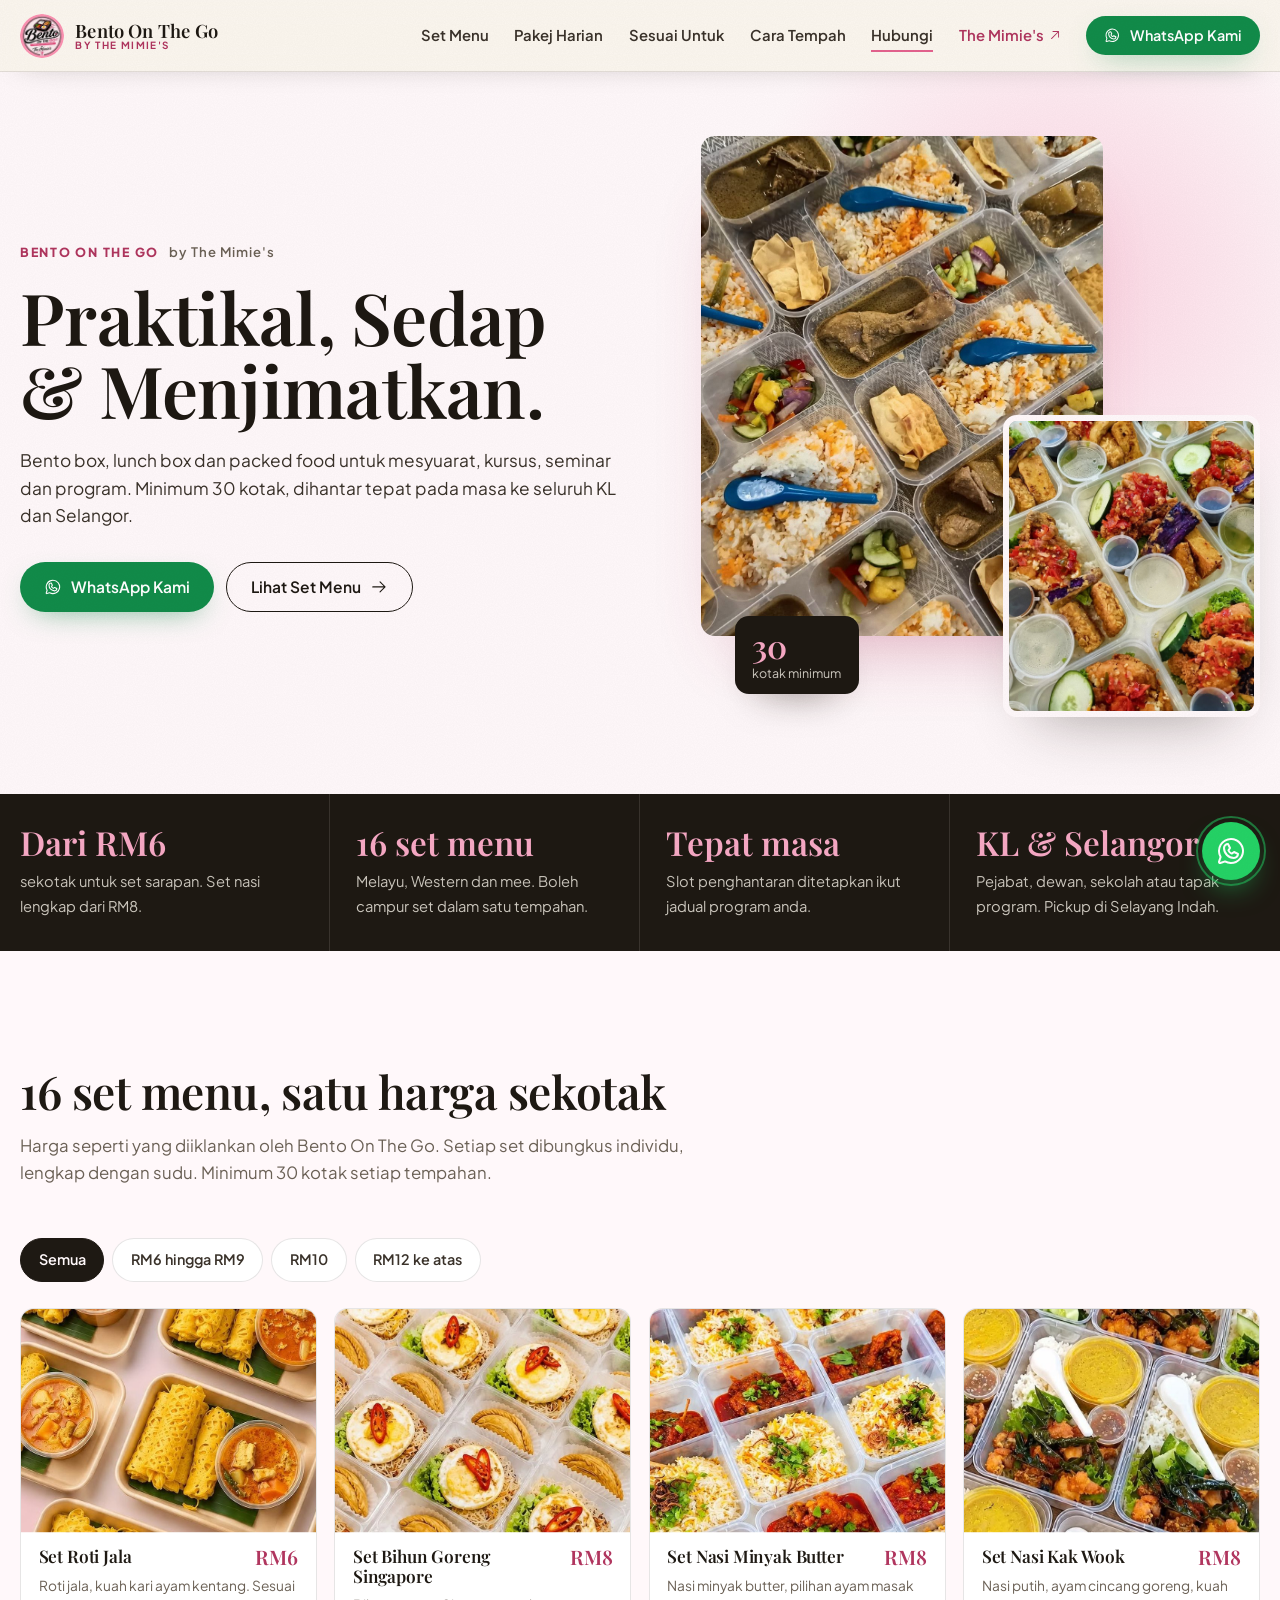
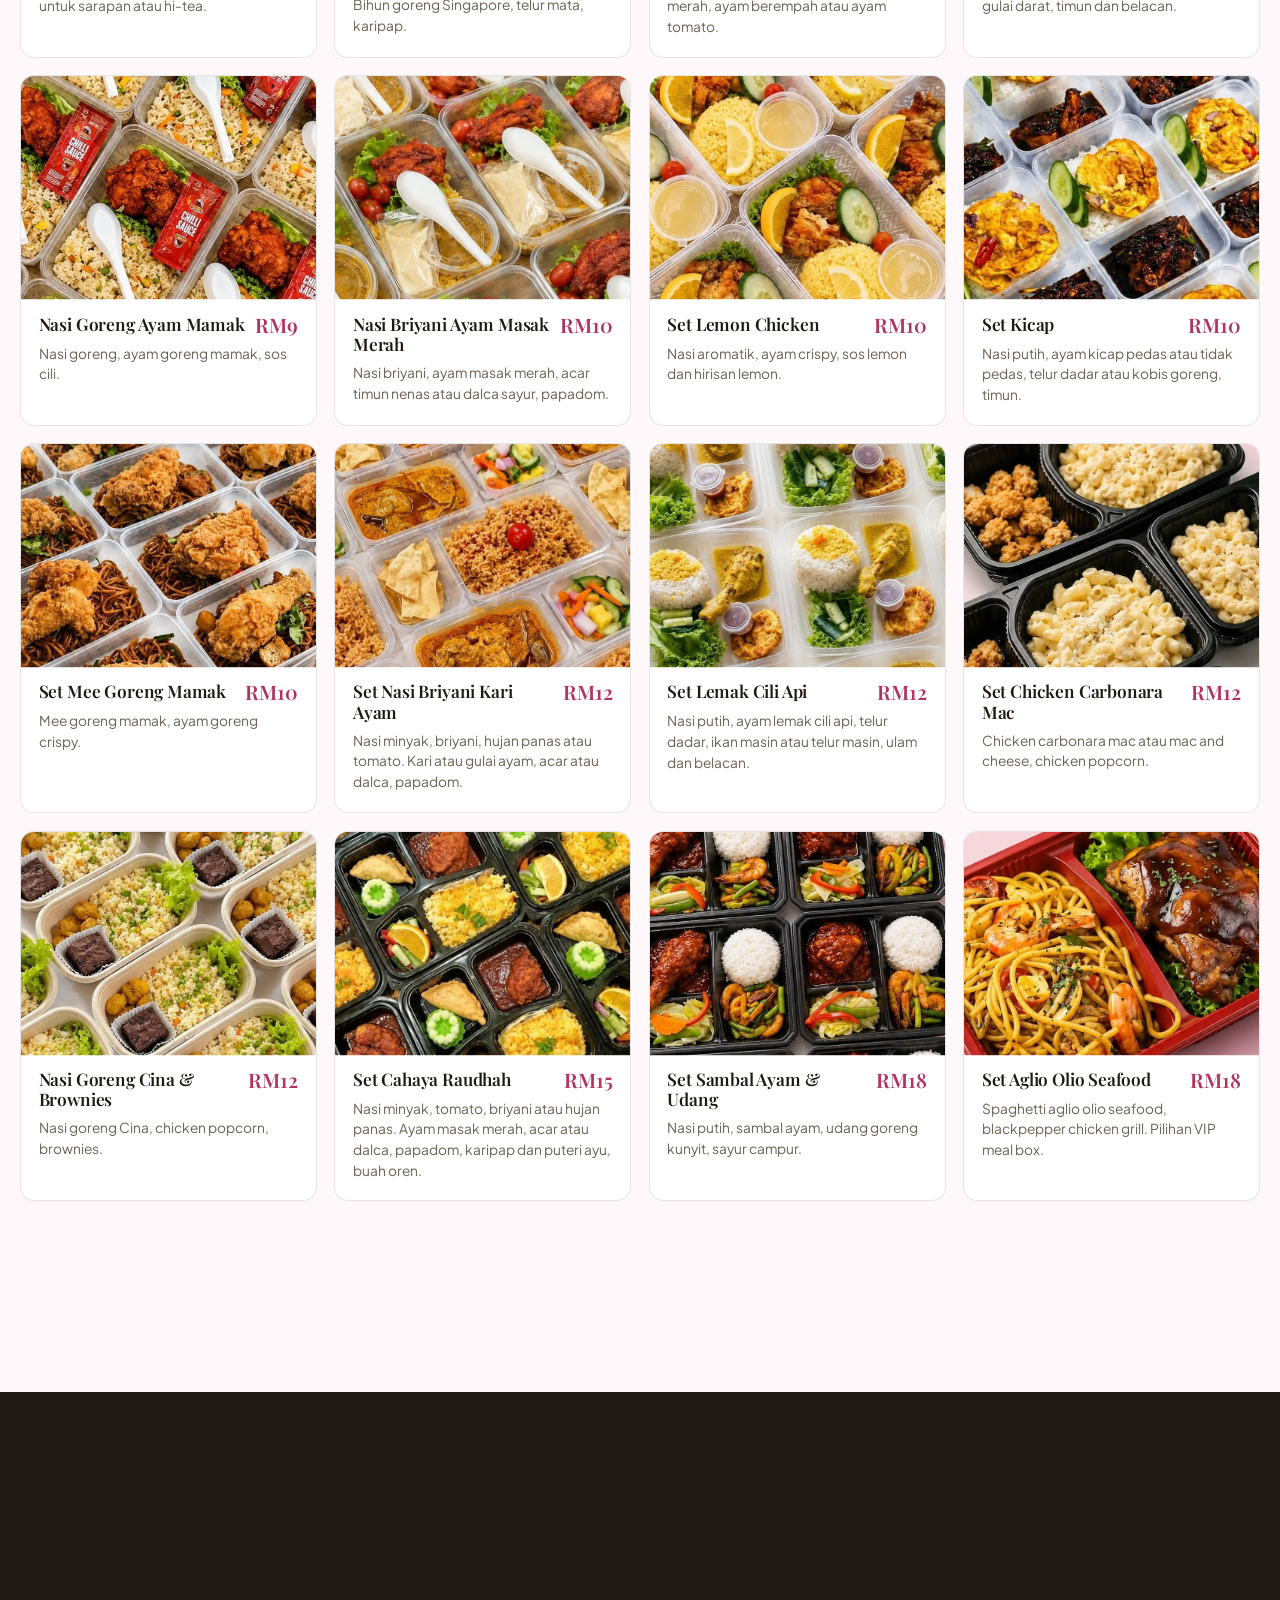
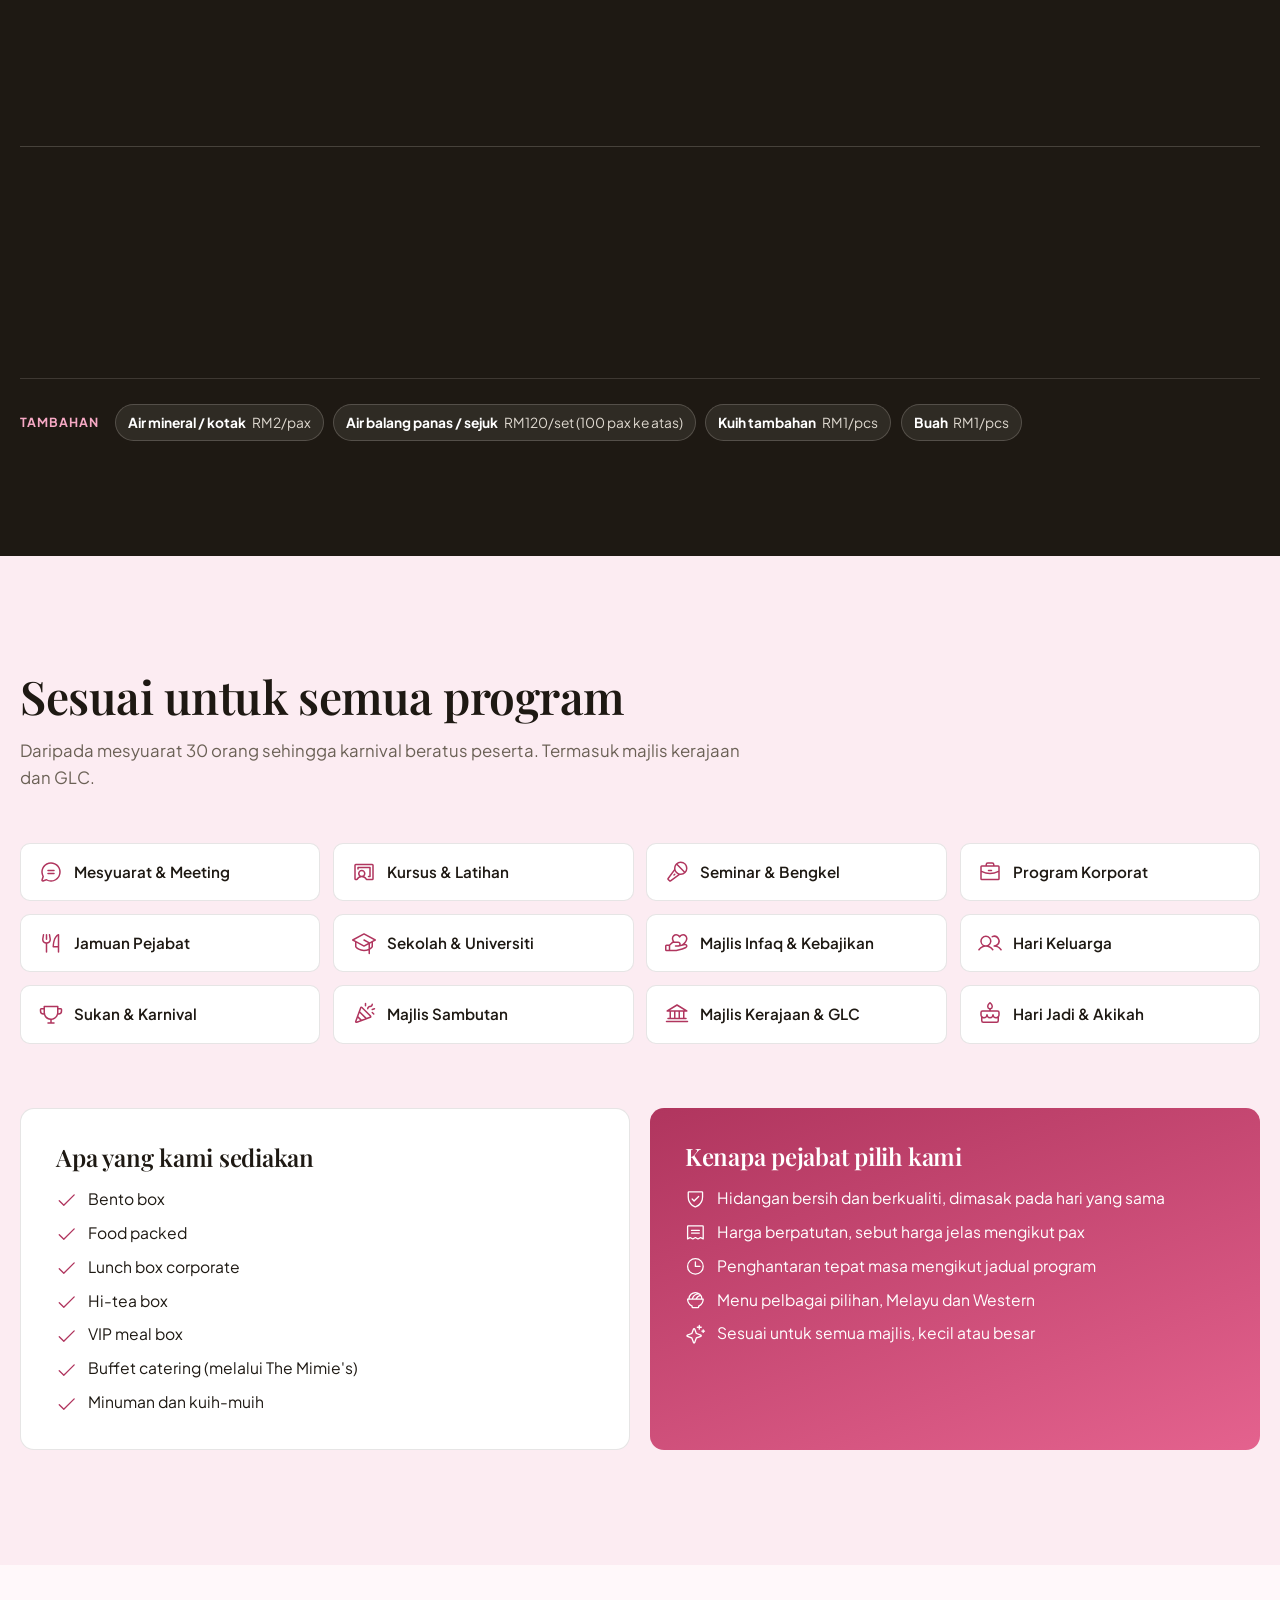
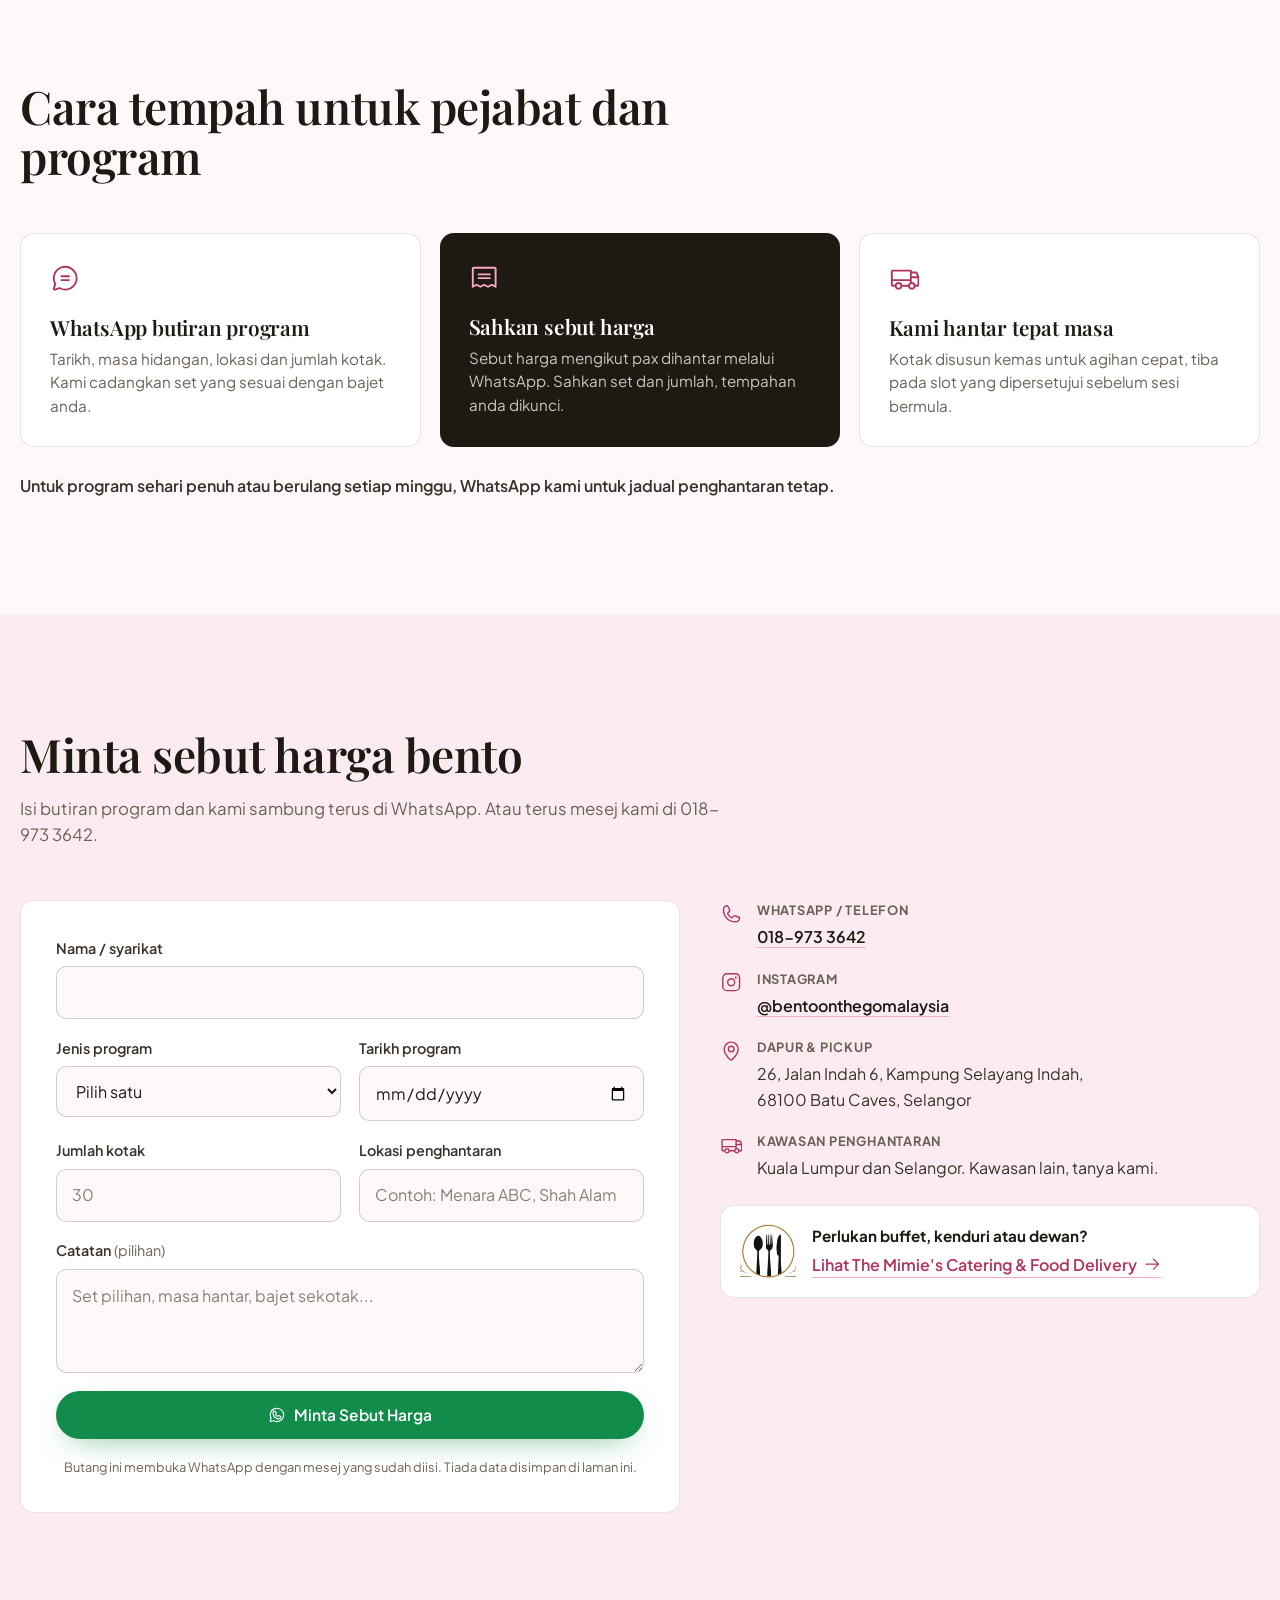
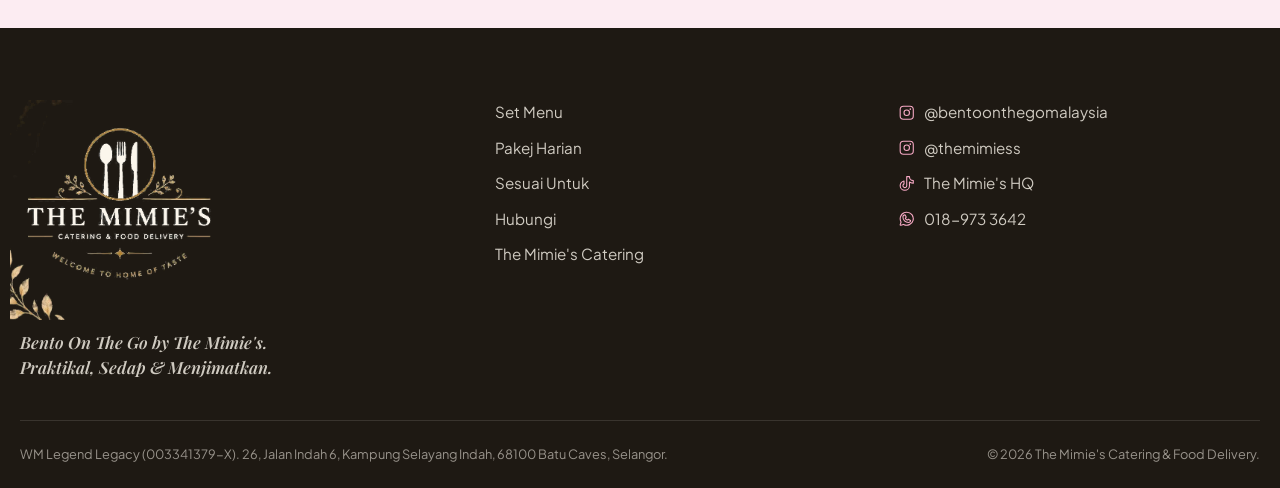
==== bento.html @ 6468551b "Add files via upload" ====
<!DOCTYPE html>
<html lang="ms">
<head>
  <meta charset="UTF-8">
  <meta name="viewport" content="width=device-width, initial-scale=1">
  <title>Bento On The Go by The Mimie's | Packed Food, Lunch Box & Bento Korporat KL Selangor</title>
  <meta name="description" content="Bento On The Go by The Mimie's. Bento box, lunch box dan packed food untuk mesyuarat, kursus, seminar, program korporat, sekolah dan majlis di KL dan Selangor. 16 set menu dari RM6 sekotak, minimum 30 pax, penghantaran tepat masa. WhatsApp 018-973 3642.">
  <meta name="theme-color" content="#FFF8FA">
  <link rel="icon" type="image/png" sizes="256x256" href="favicon.png">
  <link rel="icon" type="image/png" sizes="32x32" href="favicon-32.png">
  <link rel="apple-touch-icon" href="favicon.png">
  <link rel="preload" as="image" href="bento-prep.jpg" fetchpriority="high">
  <link rel="preload" as="font" type="font/woff2" href="playfair.woff2" crossorigin>
  <link rel="preload" as="font" type="font/woff2" href="jakarta.woff2" crossorigin>
  <link rel="stylesheet" href="styles.css">

  <meta property="og:type" content="website">
  <meta property="og:locale" content="ms_MY">
  <meta property="og:title" content="Bento On The Go by The Mimie's">
  <meta property="og:description" content="Praktikal, Sedap & Menjimatkan. Bento box dan packed food untuk mesyuarat, kursus, seminar dan program korporat di KL dan Selangor. Dari RM6 sekotak, minimum 30 pax.">
  <meta property="og:image" content="bento-overhead.jpg">
  <meta property="og:site_name" content="The Mimie's Catering & Food Delivery">
  <meta name="twitter:card" content="summary_large_image">

  <script type="application/ld+json">
  {
    "@context": "https://schema.org",
    "@type": "FoodEstablishment",
    "name": "Bento On The Go Malaysia",
    "alternateName": "Bento On The Go by The Mimie's",
    "parentOrganization": { "@type": "Organization", "name": "The Mimie's Catering & Food Delivery (WM Legend Legacy)" },
    "description": "Packed food, lunch box dan bento untuk mesyuarat, kursus, seminar, program korporat dan sekolah di Kuala Lumpur dan Selangor. Minimum 30 pax.",
    "slogan": "Praktikal, Sedap & Menjimatkan",
    "servesCuisine": "Malay",
    "priceRange": "RM",
    "telephone": "+60189733642",
    "image": "bento-overhead.jpg",
    "address": {
      "@type": "PostalAddress",
      "streetAddress": "26, Jalan Indah 6, Kampung Selayang Indah",
      "addressLocality": "Batu Caves",
      "addressRegion": "Selangor",
      "postalCode": "68100",
      "addressCountry": "MY"
    },
    "areaServed": ["Kuala Lumpur", "Selangor"],
    "sameAs": ["https://www.instagram.com/bentoonthegomalaysia"]
  }
  </script>
</head>
<body class="bento-page">

<svg xmlns="http://www.w3.org/2000/svg" style="display:none" aria-hidden="true"><symbol id="i-arrow-right" viewBox="0 0 256 256"><path d="M221.66,133.66l-72,72a8,8,0,0,1-11.32-11.32L196.69,136H40a8,8,0,0,1,0-16H196.69L138.34,61.66a8,8,0,0,1,11.32-11.32l72,72A8,8,0,0,1,221.66,133.66Z"/></symbol><symbol id="i-arrow-up-right" viewBox="0 0 256 256"><path d="M200,64V168a8,8,0,0,1-16,0V83.31L69.66,197.66a8,8,0,0,1-11.32-11.32L172.69,72H88a8,8,0,0,1,0-16H192A8,8,0,0,1,200,64Z"/></symbol><symbol id="i-baby" viewBox="0 0 256 256"><path d="M92,140a12,12,0,1,1,12-12A12,12,0,0,1,92,140Zm72-24a12,12,0,1,0,12,12A12,12,0,0,0,164,116Zm-12.27,45.23a45,45,0,0,1-47.46,0,8,8,0,0,0-8.54,13.54,61,61,0,0,0,64.54,0,8,8,0,0,0-8.54-13.54ZM232,128A104,104,0,1,1,128,24,104.11,104.11,0,0,1,232,128Zm-16,0a88.11,88.11,0,0,0-84.09-87.91C120.32,56.38,120,71.88,120,72a8,8,0,0,0,16,0,8,8,0,0,1,16,0,24,24,0,0,1-48,0c0-.73.13-14.3,8.46-30.63A88,88,0,1,0,216,128Z"/></symbol><symbol id="i-bank" viewBox="0 0 256 256"><path d="M24,104H48v64H32a8,8,0,0,0,0,16H224a8,8,0,0,0,0-16H208V104h24a8,8,0,0,0,4.19-14.81l-104-64a8,8,0,0,0-8.38,0l-104,64A8,8,0,0,0,24,104Zm40,0H96v64H64Zm80,0v64H112V104Zm48,64H160V104h32ZM128,41.39,203.74,88H52.26ZM248,208a8,8,0,0,1-8,8H16a8,8,0,0,1,0-16H240A8,8,0,0,1,248,208Z"/></symbol><symbol id="i-bowl-food" viewBox="0 0 256 256"><path d="M224,104h-8.37a88,88,0,0,0-175.26,0H32a8,8,0,0,0-8,8,104.35,104.35,0,0,0,56,92.28V208a16,16,0,0,0,16,16h64a16,16,0,0,0,16-16v-3.72A104.35,104.35,0,0,0,232,112,8,8,0,0,0,224,104Zm-24.46,0H148.12a71.84,71.84,0,0,1,41.27-29.57A71.45,71.45,0,0,1,199.54,104ZM173.48,56.23q2.75,2.25,5.27,4.75a87.92,87.92,0,0,0-49.15,43H100.1A72.26,72.26,0,0,1,168,56C169.83,56,171.66,56.09,173.48,56.23ZM128,40a71.87,71.87,0,0,1,19,2.57A88.36,88.36,0,0,0,83.33,104H56.46A72.08,72.08,0,0,1,128,40Zm36.66,152A8,8,0,0,0,160,199.3V208H96v-8.7A8,8,0,0,0,91.34,192a88.29,88.29,0,0,1-51-72H215.63A88.29,88.29,0,0,1,164.66,192Z"/></symbol><symbol id="i-briefcase" viewBox="0 0 256 256"><path d="M216,56H176V48a24,24,0,0,0-24-24H104A24,24,0,0,0,80,48v8H40A16,16,0,0,0,24,72V200a16,16,0,0,0,16,16H216a16,16,0,0,0,16-16V72A16,16,0,0,0,216,56ZM96,48a8,8,0,0,1,8-8h48a8,8,0,0,1,8,8v8H96ZM216,72v41.61A184,184,0,0,1,128,136a184.07,184.07,0,0,1-88-22.38V72Zm0,128H40V131.64A200.19,200.19,0,0,0,128,152a200.25,200.25,0,0,0,88-20.37V200ZM104,112a8,8,0,0,1,8-8h32a8,8,0,0,1,0,16H112A8,8,0,0,1,104,112Z"/></symbol><symbol id="i-buildings" viewBox="0 0 256 256"><path d="M240,208H224V96a16,16,0,0,0-16-16H144V32a16,16,0,0,0-24.88-13.32L39.12,72A16,16,0,0,0,32,85.34V208H16a8,8,0,0,0,0,16H240a8,8,0,0,0,0-16ZM208,96V208H144V96ZM48,85.34,128,32V208H48ZM112,112v16a8,8,0,0,1-16,0V112a8,8,0,1,1,16,0Zm-32,0v16a8,8,0,0,1-16,0V112a8,8,0,1,1,16,0Zm0,56v16a8,8,0,0,1-16,0V168a8,8,0,0,1,16,0Zm32,0v16a8,8,0,0,1-16,0V168a8,8,0,0,1,16,0Z"/></symbol><symbol id="i-cake" viewBox="0 0 256 256"><path d="M232,112a24,24,0,0,0-24-24H136V79a32.06,32.06,0,0,0,24-31c0-28-26.44-45.91-27.56-46.66a8,8,0,0,0-8.88,0C122.44,2.09,96,20,96,48a32.06,32.06,0,0,0,24,31v9H48a24,24,0,0,0-24,24v23.33a40.84,40.84,0,0,0,8,24.24V200a24,24,0,0,0,24,24H200a24,24,0,0,0,24-24V159.57a40.84,40.84,0,0,0,8-24.24ZM112,48c0-13.57,10-24.46,16-29.79,6,5.33,16,16.22,16,29.79a16,16,0,0,1-32,0ZM40,112a8,8,0,0,1,8-8H208a8,8,0,0,1,8,8v23.33c0,13.25-10.46,24.31-23.32,24.66A24,24,0,0,1,168,136a8,8,0,0,0-16,0,24,24,0,0,1-48,0,8,8,0,0,0-16,0,24,24,0,0,1-24.68,24C50.46,159.64,40,148.58,40,135.33Zm160,96H56a8,8,0,0,1-8-8V172.56A38.77,38.77,0,0,0,62.88,176a39.69,39.69,0,0,0,29-11.31A40.36,40.36,0,0,0,96,160a40,40,0,0,0,64,0,40.36,40.36,0,0,0,4.13,4.67A39.67,39.67,0,0,0,192,176c.38,0,.76,0,1.14,0A38.77,38.77,0,0,0,208,172.56V200A8,8,0,0,1,200,208Z"/></symbol><symbol id="i-calendar-blank" viewBox="0 0 256 256"><path d="M208,32H184V24a8,8,0,0,0-16,0v8H88V24a8,8,0,0,0-16,0v8H48A16,16,0,0,0,32,48V208a16,16,0,0,0,16,16H208a16,16,0,0,0,16-16V48A16,16,0,0,0,208,32ZM72,48v8a8,8,0,0,0,16,0V48h80v8a8,8,0,0,0,16,0V48h24V80H48V48ZM208,208H48V96H208V208Z"/></symbol><symbol id="i-caret-left" viewBox="0 0 256 256"><path d="M165.66,202.34a8,8,0,0,1-11.32,11.32l-80-80a8,8,0,0,1,0-11.32l80-80a8,8,0,0,1,11.32,11.32L91.31,128Z"/></symbol><symbol id="i-caret-right" viewBox="0 0 256 256"><path d="M181.66,133.66l-80,80a8,8,0,0,1-11.32-11.32L164.69,128,90.34,53.66a8,8,0,0,1,11.32-11.32l80,80A8,8,0,0,1,181.66,133.66Z"/></symbol><symbol id="i-chalkboard-teacher" viewBox="0 0 256 256"><path d="M216,40H40A16,16,0,0,0,24,56V200a16,16,0,0,0,16,16H53.39a8,8,0,0,0,7.23-4.57,48,48,0,0,1,86.76,0,8,8,0,0,0,7.23,4.57H216a16,16,0,0,0,16-16V56A16,16,0,0,0,216,40ZM80,144a24,24,0,1,1,24,24A24,24,0,0,1,80,144Zm136,56H159.43a64.39,64.39,0,0,0-28.83-26.16,40,40,0,1,0-53.2,0A64.39,64.39,0,0,0,48.57,200H40V56H216ZM56,96V80a8,8,0,0,1,8-8H192a8,8,0,0,1,8,8v96a8,8,0,0,1-8,8H176a8,8,0,0,1,0-16h8V88H72v8a8,8,0,0,1-16,0Z"/></symbol><symbol id="i-chat-circle-text" viewBox="0 0 256 256"><path d="M168,112a8,8,0,0,1-8,8H96a8,8,0,0,1,0-16h64A8,8,0,0,1,168,112Zm-8,24H96a8,8,0,0,0,0,16h64a8,8,0,0,0,0-16Zm72-8A104,104,0,0,1,79.12,219.82L45.07,231.17a16,16,0,0,1-20.24-20.24l11.35-34.05A104,104,0,1,1,232,128Zm-16,0A88,88,0,1,0,51.81,172.06a8,8,0,0,1,.66,6.54L40,216,77.4,203.53a7.85,7.85,0,0,1,2.53-.42,8,8,0,0,1,4,1.08A88,88,0,0,0,216,128Z"/></symbol><symbol id="i-check" viewBox="0 0 256 256"><path d="M229.66,77.66l-128,128a8,8,0,0,1-11.32,0l-56-56a8,8,0,0,1,11.32-11.32L96,188.69,218.34,66.34a8,8,0,0,1,11.32,11.32Z"/></symbol><symbol id="i-clock" viewBox="0 0 256 256"><path d="M128,24A104,104,0,1,0,232,128,104.11,104.11,0,0,0,128,24Zm0,192a88,88,0,1,1,88-88A88.1,88.1,0,0,1,128,216Zm64-88a8,8,0,0,1-8,8H128a8,8,0,0,1-8-8V72a8,8,0,0,1,16,0v48h48A8,8,0,0,1,192,128Z"/></symbol><symbol id="i-coffee" viewBox="0 0 256 256"><path d="M80,56V24a8,8,0,0,1,16,0V56a8,8,0,0,1-16,0Zm40,8a8,8,0,0,0,8-8V24a8,8,0,0,0-16,0V56A8,8,0,0,0,120,64Zm32,0a8,8,0,0,0,8-8V24a8,8,0,0,0-16,0V56A8,8,0,0,0,152,64Zm96,56v8a40,40,0,0,1-37.51,39.91,96.59,96.59,0,0,1-27,40.09H208a8,8,0,0,1,0,16H32a8,8,0,0,1,0-16H56.54A96.3,96.3,0,0,1,24,136V88a8,8,0,0,1,8-8H208A40,40,0,0,1,248,120ZM200,96H40v40a80.27,80.27,0,0,0,45.12,72h69.76A80.27,80.27,0,0,0,200,136Zm32,24a24,24,0,0,0-16-22.62V136a95.78,95.78,0,0,1-1.2,15A24,24,0,0,0,232,128Z"/></symbol><symbol id="i-confetti" viewBox="0 0 256 256"><path d="M111.49,52.63a15.8,15.8,0,0,0-26,5.77L33,202.78A15.83,15.83,0,0,0,47.76,224a16,16,0,0,0,5.46-1l144.37-52.5a15.8,15.8,0,0,0,5.78-26Zm-8.33,135.21-35-35,13.16-36.21,58.05,58.05Zm-55,20,14-38.41,24.45,24.45ZM156,168.64,87.36,100l13-35.87,91.43,91.43ZM160,72a37.8,37.8,0,0,1,3.84-15.58C169.14,45.83,179.14,40,192,40c6.7,0,11-2.29,13.65-7.21A22,22,0,0,0,208,23.94,8,8,0,0,1,224,24c0,12.86-8.52,32-32,32-6.7,0-11,2.29-13.65,7.21A22,22,0,0,0,176,72.06,8,8,0,0,1,160,72ZM136,40V16a8,8,0,0,1,16,0V40a8,8,0,0,1-16,0Zm101.66,82.34a8,8,0,1,1-11.32,11.31l-16-16a8,8,0,0,1,11.32-11.32Zm4.87-42.75-24,8a8,8,0,0,1-5.06-15.18l24-8a8,8,0,0,1,5.06,15.18Z"/></symbol><symbol id="i-envelope-simple" viewBox="0 0 256 256"><path d="M224,48H32a8,8,0,0,0-8,8V192a16,16,0,0,0,16,16H216a16,16,0,0,0,16-16V56A8,8,0,0,0,224,48ZM203.43,64,128,133.15,52.57,64ZM216,192H40V74.19l82.59,75.71a8,8,0,0,0,10.82,0L216,74.19V192Z"/></symbol><symbol id="i-facebook-logo" viewBox="0 0 256 256"><path d="M128,24A104,104,0,1,0,232,128,104.11,104.11,0,0,0,128,24Zm8,191.63V152h24a8,8,0,0,0,0-16H136V112a16,16,0,0,1,16-16h16a8,8,0,0,0,0-16H152a32,32,0,0,0-32,32v24H96a8,8,0,0,0,0,16h24v63.63a88,88,0,1,1,16,0Z"/></symbol><symbol id="i-fork-knife" viewBox="0 0 256 256"><path d="M72,88V40a8,8,0,0,1,16,0V88a8,8,0,0,1-16,0ZM216,40V224a8,8,0,0,1-16,0V176H152a8,8,0,0,1-8-8,268.75,268.75,0,0,1,7.22-56.88c9.78-40.49,28.32-67.63,53.63-78.47A8,8,0,0,1,216,40ZM200,53.9c-32.17,24.57-38.47,84.42-39.7,106.1H200ZM119.89,38.69a8,8,0,1,0-15.78,2.63L112,88.63a32,32,0,0,1-64,0l7.88-47.31a8,8,0,1,0-15.78-2.63l-8,48A8.17,8.17,0,0,0,32,88a48.07,48.07,0,0,0,40,47.32V224a8,8,0,0,0,16,0V135.32A48.07,48.07,0,0,0,128,88a8.17,8.17,0,0,0-.11-1.31Z"/></symbol><symbol id="i-graduation-cap" viewBox="0 0 256 256"><path d="M251.76,88.94l-120-64a8,8,0,0,0-7.52,0l-120,64a8,8,0,0,0,0,14.12L32,117.87v48.42a15.91,15.91,0,0,0,4.06,10.65C49.16,191.53,78.51,216,128,216a130,130,0,0,0,48-8.76V240a8,8,0,0,0,16,0V199.51a115.63,115.63,0,0,0,27.94-22.57A15.91,15.91,0,0,0,224,166.29V117.87l27.76-14.81a8,8,0,0,0,0-14.12ZM128,200c-43.27,0-68.72-21.14-80-33.71V126.4l76.24,40.66a8,8,0,0,0,7.52,0L176,143.47v46.34C163.4,195.69,147.52,200,128,200Zm80-33.75a97.83,97.83,0,0,1-16,14.25V134.93l16-8.53ZM188,118.94l-.22-.13-56-29.87a8,8,0,0,0-7.52,14.12L171,128l-43,22.93L25,96,128,41.07,231,96Z"/></symbol><symbol id="i-hand-heart" viewBox="0 0 256 256"><path d="M230.33,141.06a24.34,24.34,0,0,0-18.61-4.77C230.5,117.33,240,98.48,240,80c0-26.47-21.29-48-47.46-48A47.58,47.58,0,0,0,156,48.75,47.58,47.58,0,0,0,119.46,32C93.29,32,72,53.53,72,80c0,11,3.24,21.69,10.06,33a31.87,31.87,0,0,0-14.75,8.4L44.69,144H16A16,16,0,0,0,0,160v40a16,16,0,0,0,16,16H120a7.93,7.93,0,0,0,1.94-.24l64-16a6.94,6.94,0,0,0,1.19-.4L226,182.82l.44-.2a24.6,24.6,0,0,0,3.93-41.56ZM119.46,48A31.15,31.15,0,0,1,148.6,67a8,8,0,0,0,14.8,0,31.15,31.15,0,0,1,29.14-19C209.59,48,224,62.65,224,80c0,19.51-15.79,41.58-45.66,63.9l-11.09,2.55A28,28,0,0,0,140,112H100.68C92.05,100.36,88,90.12,88,80,88,62.65,102.41,48,119.46,48ZM16,160H40v40H16Zm203.43,8.21-38,16.18L119,200H56V155.31l22.63-22.62A15.86,15.86,0,0,1,89.94,128H140a12,12,0,0,1,0,24H112a8,8,0,0,0,0,16h32a8.32,8.32,0,0,0,1.79-.2l67-15.41.31-.08a8.6,8.6,0,0,1,6.3,15.9Z"/></symbol><symbol id="i-house-line" viewBox="0 0 256 256"><path d="M240,208H224V136l2.34,2.34A8,8,0,0,0,237.66,127L139.31,28.68a16,16,0,0,0-22.62,0L18.34,127a8,8,0,0,0,11.32,11.31L32,136v72H16a8,8,0,0,0,0,16H240a8,8,0,0,0,0-16ZM48,120l80-80,80,80v88H160V152a8,8,0,0,0-8-8H104a8,8,0,0,0-8,8v56H48Zm96,88H112V160h32Z"/></symbol><symbol id="i-instagram-logo" viewBox="0 0 256 256"><path d="M128,80a48,48,0,1,0,48,48A48.05,48.05,0,0,0,128,80Zm0,80a32,32,0,1,1,32-32A32,32,0,0,1,128,160ZM176,24H80A56.06,56.06,0,0,0,24,80v96a56.06,56.06,0,0,0,56,56h96a56.06,56.06,0,0,0,56-56V80A56.06,56.06,0,0,0,176,24Zm40,152a40,40,0,0,1-40,40H80a40,40,0,0,1-40-40V80A40,40,0,0,1,80,40h96a40,40,0,0,1,40,40ZM192,76a12,12,0,1,1-12-12A12,12,0,0,1,192,76Z"/></symbol><symbol id="i-list" viewBox="0 0 256 256"><path d="M224,128a8,8,0,0,1-8,8H40a8,8,0,0,1,0-16H216A8,8,0,0,1,224,128ZM40,72H216a8,8,0,0,0,0-16H40a8,8,0,0,0,0,16ZM216,184H40a8,8,0,0,0,0,16H216a8,8,0,0,0,0-16Z"/></symbol><symbol id="i-map-pin" viewBox="0 0 256 256"><path d="M128,64a40,40,0,1,0,40,40A40,40,0,0,0,128,64Zm0,64a24,24,0,1,1,24-24A24,24,0,0,1,128,128Zm0-112a88.1,88.1,0,0,0-88,88c0,31.4,14.51,64.68,42,96.25a254.19,254.19,0,0,0,41.45,38.3,8,8,0,0,0,9.18,0A254.19,254.19,0,0,0,174,200.25c27.45-31.57,42-64.85,42-96.25A88.1,88.1,0,0,0,128,16Zm0,206c-16.53-13-72-60.75-72-118a72,72,0,0,1,144,0C200,161.23,144.53,209,128,222Z"/></symbol><symbol id="i-microphone-stage" viewBox="0 0 256 256"><path d="M168,16A72.07,72.07,0,0,0,96,88a73.29,73.29,0,0,0,.63,9.42L27.12,192.22A15.93,15.93,0,0,0,28.71,213L43,227.29a15.93,15.93,0,0,0,20.78,1.59l94.81-69.53A73.29,73.29,0,0,0,168,160a72,72,0,1,0,0-144Zm56,72a55.72,55.72,0,0,1-11.16,33.52L134.49,43.16A56,56,0,0,1,224,88ZM54.32,216,40,201.68,102.14,117A72.37,72.37,0,0,0,139,153.86ZM112,88a55.67,55.67,0,0,1,11.16-33.51l78.34,78.34A56,56,0,0,1,112,88Zm-2.35,58.34a8,8,0,0,1,0,11.31l-8,8a8,8,0,1,1-11.31-11.31l8-8A8,8,0,0,1,109.67,146.33Z"/></symbol><symbol id="i-package" viewBox="0 0 256 256"><path d="M223.68,66.15,135.68,18a15.88,15.88,0,0,0-15.36,0l-88,48.17a16,16,0,0,0-8.32,14v95.64a16,16,0,0,0,8.32,14l88,48.17a15.88,15.88,0,0,0,15.36,0l88-48.17a16,16,0,0,0,8.32-14V80.18A16,16,0,0,0,223.68,66.15ZM128,32l80.34,44-29.77,16.3-80.35-44ZM128,120,47.66,76l33.9-18.56,80.34,44ZM40,90l80,43.78v85.79L40,175.82Zm176,85.78h0l-80,43.79V133.82l32-17.51V152a8,8,0,0,0,16,0V107.55L216,90v85.77Z"/></symbol><symbol id="i-phone" viewBox="0 0 256 256"><path d="M222.37,158.46l-47.11-21.11-.13-.06a16,16,0,0,0-15.17,1.4,8.12,8.12,0,0,0-.75.56L134.87,160c-15.42-7.49-31.34-23.29-38.83-38.51l20.78-24.71c.2-.25.39-.5.57-.77a16,16,0,0,0,1.32-15.06l0-.12L97.54,33.64a16,16,0,0,0-16.62-9.52A56.26,56.26,0,0,0,32,80c0,79.4,64.6,144,144,144a56.26,56.26,0,0,0,55.88-48.92A16,16,0,0,0,222.37,158.46ZM176,208A128.14,128.14,0,0,1,48,80,40.2,40.2,0,0,1,82.87,40a.61.61,0,0,0,0,.12l21,47L83.2,111.86a6.13,6.13,0,0,0-.57.77,16,16,0,0,0-1,15.7c9.06,18.53,27.73,37.06,46.46,46.11a16,16,0,0,0,15.75-1.14,8.44,8.44,0,0,0,.74-.56L168.89,152l47,21.05h0s.08,0,.11,0A40.21,40.21,0,0,1,176,208Z"/></symbol><symbol id="i-presentation-chart" viewBox="0 0 256 256"><path d="M216,40H136V24a8,8,0,0,0-16,0V40H40A16,16,0,0,0,24,56V176a16,16,0,0,0,16,16H79.36L57.75,219a8,8,0,0,0,12.5,10l29.59-37h56.32l29.59,37a8,8,0,1,0,12.5-10l-21.61-27H216a16,16,0,0,0,16-16V56A16,16,0,0,0,216,40Zm0,136H40V56H216V176ZM104,120v24a8,8,0,0,1-16,0V120a8,8,0,0,1,16,0Zm32-16v40a8,8,0,0,1-16,0V104a8,8,0,0,1,16,0Zm32-16v56a8,8,0,0,1-16,0V88a8,8,0,0,1,16,0Z"/></symbol><symbol id="i-receipt" viewBox="0 0 256 256"><path d="M72,104a8,8,0,0,1,8-8h96a8,8,0,0,1,0,16H80A8,8,0,0,1,72,104Zm8,40h96a8,8,0,0,0,0-16H80a8,8,0,0,0,0,16ZM232,56V208a8,8,0,0,1-11.58,7.15L192,200.94l-28.42,14.21a8,8,0,0,1-7.16,0L128,200.94,99.58,215.15a8,8,0,0,1-7.16,0L64,200.94,35.58,215.15A8,8,0,0,1,24,208V56A16,16,0,0,1,40,40H216A16,16,0,0,1,232,56Zm-16,0H40V195.06l20.42-10.22a8,8,0,0,1,7.16,0L96,199.06l28.42-14.22a8,8,0,0,1,7.16,0L160,199.06l28.42-14.22a8,8,0,0,1,7.16,0L216,195.06Z"/></symbol><symbol id="i-shield-check" viewBox="0 0 256 256"><path d="M208,40H48A16,16,0,0,0,32,56v56c0,52.72,25.52,84.67,46.93,102.19,23.06,18.86,46,25.26,47,25.53a8,8,0,0,0,4.2,0c1-.27,23.91-6.67,47-25.53C198.48,196.67,224,164.72,224,112V56A16,16,0,0,0,208,40Zm0,72c0,37.07-13.66,67.16-40.6,89.42A129.3,129.3,0,0,1,128,223.62a128.25,128.25,0,0,1-38.92-21.81C61.82,179.51,48,149.3,48,112l0-56,160,0ZM82.34,141.66a8,8,0,0,1,11.32-11.32L112,148.69l50.34-50.35a8,8,0,0,1,11.32,11.32l-56,56a8,8,0,0,1-11.32,0Z"/></symbol><symbol id="i-sparkle" viewBox="0 0 256 256"><path d="M197.58,129.06,146,110l-19-51.62a15.92,15.92,0,0,0-29.88,0L78,110l-51.62,19a15.92,15.92,0,0,0,0,29.88L78,178l19,51.62a15.92,15.92,0,0,0,29.88,0L146,178l51.62-19a15.92,15.92,0,0,0,0-29.88ZM137,164.22a8,8,0,0,0-4.74,4.74L112,223.85,91.78,169A8,8,0,0,0,87,164.22L32.15,144,87,123.78A8,8,0,0,0,91.78,119L112,64.15,132.22,119a8,8,0,0,0,4.74,4.74L191.85,144ZM144,40a8,8,0,0,1,8-8h16V16a8,8,0,0,1,16,0V32h16a8,8,0,0,1,0,16H184V64a8,8,0,0,1-16,0V48H152A8,8,0,0,1,144,40ZM248,88a8,8,0,0,1-8,8h-8v8a8,8,0,0,1-16,0V96h-8a8,8,0,0,1,0-16h8V72a8,8,0,0,1,16,0v8h8A8,8,0,0,1,248,88Z"/></symbol><symbol id="i-star-four" viewBox="0 0 256 256"><path d="M229.5,113,166.06,89.94,143,26.5a16,16,0,0,0-30,0L89.94,89.94,26.5,113a16,16,0,0,0,0,30l63.44,23.07L113,229.5a16,16,0,0,0,30,0l23.07-63.44L229.5,143a16,16,0,0,0,0-30ZM157.08,152.3a8,8,0,0,0-4.78,4.78L128,223.9l-24.3-66.82a8,8,0,0,0-4.78-4.78L32.1,128l66.82-24.3a8,8,0,0,0,4.78-4.78L128,32.1l24.3,66.82a8,8,0,0,0,4.78,4.78L223.9,128Z"/></symbol><symbol id="i-tiktok-logo" viewBox="0 0 256 256"><path d="M224,72a48.05,48.05,0,0,1-48-48,8,8,0,0,0-8-8H128a8,8,0,0,0-8,8V156a20,20,0,1,1-28.57-18.08A8,8,0,0,0,96,130.69V88a8,8,0,0,0-9.4-7.88C50.91,86.48,24,119.1,24,156a76,76,0,0,0,152,0V116.29A103.25,103.25,0,0,0,224,128a8,8,0,0,0,8-8V80A8,8,0,0,0,224,72Zm-8,39.64a87.19,87.19,0,0,1-43.33-16.15A8,8,0,0,0,160,102v54a60,60,0,0,1-120,0c0-25.9,16.64-49.13,40-57.6v27.67A36,36,0,1,0,136,156V32h24.5A64.14,64.14,0,0,0,216,87.5Z"/></symbol><symbol id="i-trophy" viewBox="0 0 256 256"><path d="M232,64H208V48a8,8,0,0,0-8-8H56a8,8,0,0,0-8,8V64H24A16,16,0,0,0,8,80V96a40,40,0,0,0,40,40h3.65A80.13,80.13,0,0,0,120,191.61V216H96a8,8,0,0,0,0,16h64a8,8,0,0,0,0-16H136V191.58c31.94-3.23,58.44-25.64,68.08-55.58H208a40,40,0,0,0,40-40V80A16,16,0,0,0,232,64ZM48,120A24,24,0,0,1,24,96V80H48v32q0,4,.39,8Zm144-8.9c0,35.52-29,64.64-64,64.9a64,64,0,0,1-64-64V56H192ZM232,96a24,24,0,0,1-24,24h-.5a81.81,81.81,0,0,0,.5-8.9V80h24Z"/></symbol><symbol id="i-truck" viewBox="0 0 256 256"><path d="M255.42,117l-14-35A15.93,15.93,0,0,0,226.58,72H192V64a8,8,0,0,0-8-8H32A16,16,0,0,0,16,72V184a16,16,0,0,0,16,16H49a32,32,0,0,0,62,0h50a32,32,0,0,0,62,0h17a16,16,0,0,0,16-16V120A7.94,7.94,0,0,0,255.42,117ZM192,88h34.58l9.6,24H192ZM32,72H176v64H32ZM80,208a16,16,0,1,1,16-16A16,16,0,0,1,80,208Zm81-24H111a32,32,0,0,0-62,0H32V152H176v12.31A32.11,32.11,0,0,0,161,184Zm31,24a16,16,0,1,1,16-16A16,16,0,0,1,192,208Zm48-24H223a32.06,32.06,0,0,0-31-24V128h48Z"/></symbol><symbol id="i-users" viewBox="0 0 256 256"><path d="M117.25,157.92a60,60,0,1,0-66.5,0A95.83,95.83,0,0,0,3.53,195.63a8,8,0,1,0,13.4,8.74,80,80,0,0,1,134.14,0,8,8,0,0,0,13.4-8.74A95.83,95.83,0,0,0,117.25,157.92ZM40,108a44,44,0,1,1,44,44A44.05,44.05,0,0,1,40,108Zm210.14,98.7a8,8,0,0,1-11.07-2.33A79.83,79.83,0,0,0,172,168a8,8,0,0,1,0-16,44,44,0,1,0-16.34-84.87,8,8,0,1,1-5.94-14.85,60,60,0,0,1,55.53,105.64,95.83,95.83,0,0,1,47.22,37.71A8,8,0,0,1,250.14,206.7Z"/></symbol><symbol id="i-whatsapp-logo" viewBox="0 0 256 256"><path d="M187.58,144.84l-32-16a8,8,0,0,0-8,.5l-14.69,9.8a40.55,40.55,0,0,1-16-16l9.8-14.69a8,8,0,0,0,.5-8l-16-32A8,8,0,0,0,104,64a40,40,0,0,0-40,40,88.1,88.1,0,0,0,88,88,40,40,0,0,0,40-40A8,8,0,0,0,187.58,144.84ZM152,176a72.08,72.08,0,0,1-72-72A24,24,0,0,1,99.29,80.46l11.48,23L101,118a8,8,0,0,0-.73,7.51,56.47,56.47,0,0,0,30.15,30.15A8,8,0,0,0,138,155l14.61-9.74,23,11.48A24,24,0,0,1,152,176ZM128,24A104,104,0,0,0,36.18,176.88L24.83,210.93a16,16,0,0,0,20.24,20.24l34.05-11.35A104,104,0,1,0,128,24Zm0,192a87.87,87.87,0,0,1-44.06-11.81,8,8,0,0,0-6.54-.67L40,216,52.47,178.6a8,8,0,0,0-.66-6.54A88,88,0,1,1,128,216Z"/></symbol><symbol id="i-x" viewBox="0 0 256 256"><path d="M205.66,194.34a8,8,0,0,1-11.32,11.32L128,139.31,61.66,205.66a8,8,0,0,1-11.32-11.32L116.69,128,50.34,61.66A8,8,0,0,1,61.66,50.34L128,116.69l66.34-66.35a8,8,0,0,1,11.32,11.32L139.31,128Z"/></symbol></svg>

<a class="skip-link" href="#set-menu">Langkau ke kandungan</a>
<div id="top-sentinel" aria-hidden="true"></div>

<!-- ============ NAV ============ -->
<header class="nav" id="nav">
  <div class="wrap nav__inner">
    <a class="nav__brand" href="bento.html" aria-label="Bento On The Go, laman utama">
      <img src="bento-logo.png" alt="" width="44" height="44">
      <span class="nav__brand-text">
        <strong>Bento On The Go</strong>
        <small>by The Mimie's</small>
      </span>
    </a>
    <nav class="nav__links" id="nav-links" aria-label="Navigasi utama">
      <a href="#set-menu">Set Menu</a>
      <a href="#pakej-harian">Pakej Harian</a>
      <a href="#sesuai">Sesuai Untuk</a>
      <a href="#cara-tempah">Cara Tempah</a>
      <a href="#hubungi">Hubungi</a>
      <a href="index.html" class="nav__back">The Mimie's<svg class="ic" aria-hidden="true"><use href="#i-arrow-up-right"/></svg></a>
      <a class="btn btn--primary btn--sm nav__cta-mobile" href="https://wa.me/60189733642?text=Salam%2C%20saya%20nak%20tanya%20pasal%20Bento%20On%20The%20Go." target="_blank" rel="noopener">
        <svg class="ic" aria-hidden="true"><use href="#i-whatsapp-logo"/></svg>WhatsApp Kami
      </a>
    </nav>
    <a class="btn btn--primary btn--sm nav__cta" href="https://wa.me/60189733642?text=Salam%2C%20saya%20nak%20tanya%20pasal%20Bento%20On%20The%20Go." target="_blank" rel="noopener">
      <svg class="ic" aria-hidden="true"><use href="#i-whatsapp-logo"/></svg>WhatsApp Kami
    </a>
    <button class="nav__burger" id="nav-burger" aria-expanded="false" aria-controls="nav-links" aria-label="Buka menu">
      <svg class="ic ic--open" aria-hidden="true"><use href="#i-list"/></svg>
      <svg class="ic ic--close" aria-hidden="true"><use href="#i-x"/></svg>
    </button>
  </div>
</header>

<main>

<!-- ============ HERO (split) ============ -->
<section class="bhero" id="utama">
  <div class="wrap bhero__grid">
    <div class="bhero__content">
      <p class="eyebrow">Bento On The Go <span>by The Mimie's</span></p>
      <h1 class="bhero__title">Praktikal, Sedap<br>&amp; Menjimatkan.</h1>
      <p class="bhero__sub">Bento box, lunch box dan packed food untuk mesyuarat, kursus, seminar dan program. Minimum 30 kotak, dihantar tepat pada masa ke seluruh KL dan Selangor.</p>
      <div class="bhero__cta">
        <a class="btn btn--primary" href="https://wa.me/60189733642?text=Salam%2C%20saya%20nak%20tanya%20pasal%20Bento%20On%20The%20Go." target="_blank" rel="noopener">
          <svg class="ic" aria-hidden="true"><use href="#i-whatsapp-logo"/></svg>WhatsApp Kami
        </a>
        <a class="btn btn--outline" href="#set-menu">Lihat Set Menu<svg class="ic" aria-hidden="true"><use href="#i-arrow-right"/></svg></a>
      </div>
    </div>
    <div class="collage" aria-hidden="true">
      <img class="collage__main" src="bento-prep.jpg" alt="" width="1080" height="1433" fetchpriority="high" decoding="async">
      <img class="collage__small" src="bento-nasi-geprek.jpg" alt="" width="1080" height="1433" loading="lazy" decoding="async">
      <div class="collage__badge">
        <strong>30</strong>
        <span>kotak minimum</span>
      </div>
    </div>
  </div>
</section>

<!-- ============ FAKTA ============ -->
<section class="facts" aria-label="Fakta ringkas">
  <div class="wrap facts__grid">
    <div class="fact reveal" style="--i:0">
      <strong>Dari RM6</strong>
      <span>sekotak untuk set sarapan. Set nasi lengkap dari RM8.</span>
    </div>
    <div class="fact reveal" style="--i:1">
      <strong>16 set menu</strong>
      <span>Melayu, Western dan mee. Boleh campur set dalam satu tempahan.</span>
    </div>
    <div class="fact reveal" style="--i:2">
      <strong>Tepat masa</strong>
      <span>Slot penghantaran ditetapkan ikut jadual program anda.</span>
    </div>
    <div class="fact reveal" style="--i:3">
      <strong>KL &amp; Selangor</strong>
      <span>Pejabat, dewan, sekolah atau tapak program. Pickup di Selayang Indah.</span>
    </div>
  </div>
</section>

<!-- ============ SET MENU ============ -->
<section class="section" id="set-menu">
  <div class="wrap">
    <header class="section__head reveal">
      <h2>16 set menu, satu harga sekotak</h2>
      <p>Harga seperti yang diiklankan oleh Bento On The Go. Setiap set dibungkus individu, lengkap dengan sudu. Minimum 30 kotak setiap tempahan.</p>
    </header>

    <div class="filters reveal" role="group" aria-label="Tapis mengikut harga">
      <button class="filter is-active" type="button" data-filter="all" aria-pressed="true">Semua</button>
      <button class="filter" type="button" data-filter="bajet" aria-pressed="false">RM6 hingga RM9</button>
      <button class="filter" type="button" data-filter="standard" aria-pressed="false">RM10</button>
      <button class="filter" type="button" data-filter="premium" aria-pressed="false">RM12 ke atas</button>
    </div>

    <div class="sets" id="sets">
      <article class="set reveal" data-band="bajet" style="--i:0">
        <img src="bento-roti-jala.jpg" alt="Set roti jala dengan kuah kari ayam" loading="lazy" width="800" height="499">
        <div class="set__body">
          <div class="set__head"><h3>Set Roti Jala</h3><span class="set__price">RM6</span></div>
          <p>Roti jala, kuah kari ayam kentang. Sesuai untuk sarapan atau hi-tea.</p>
        </div>
      </article>
      <article class="set reveal" data-band="bajet" style="--i:1">
        <img src="bento-bihun-singapore.jpg" alt="Set bihun goreng Singapore dengan telur mata dan karipap" loading="lazy" width="800" height="499">
        <div class="set__body">
          <div class="set__head"><h3>Set Bihun Goreng Singapore</h3><span class="set__price">RM8</span></div>
          <p>Bihun goreng Singapore, telur mata, karipap.</p>
        </div>
      </article>
      <article class="set reveal" data-band="bajet" style="--i:2">
        <img src="bento-nasi-minyak-butter.jpg" alt="Set nasi minyak butter dengan ayam masak merah" loading="lazy" width="800" height="499">
        <div class="set__body">
          <div class="set__head"><h3>Set Nasi Minyak Butter</h3><span class="set__price">RM8</span></div>
          <p>Nasi minyak butter, pilihan ayam masak merah, ayam berempah atau ayam tomato.</p>
        </div>
      </article>
      <article class="set reveal" data-band="bajet" style="--i:3">
        <img src="bento-nasi-kak-wook.jpg" alt="Set nasi Kak Wook" loading="lazy" width="800" height="499">
        <div class="set__body">
          <div class="set__head"><h3>Set Nasi Kak Wook</h3><span class="set__price">RM8</span></div>
          <p>Nasi putih, ayam cincang goreng, kuah gulai darat, timun dan belacan.</p>
        </div>
      </article>
      <article class="set reveal" data-band="bajet" style="--i:4">
        <img src="bento-nasi-goreng-mamak.jpg" alt="Nasi goreng dengan ayam goreng mamak" loading="lazy" width="800" height="499">
        <div class="set__body">
          <div class="set__head"><h3>Nasi Goreng Ayam Mamak</h3><span class="set__price">RM9</span></div>
          <p>Nasi goreng, ayam goreng mamak, sos cili.</p>
        </div>
      </article>
      <article class="set reveal" data-band="standard" style="--i:5">
        <img src="bento-briyani-ayam-merah.jpg" alt="Nasi briyani ayam masak merah dalam kotak" loading="lazy" width="800" height="499">
        <div class="set__body">
          <div class="set__head"><h3>Nasi Briyani Ayam Masak Merah</h3><span class="set__price">RM10</span></div>
          <p>Nasi briyani, ayam masak merah, acar timun nenas atau dalca sayur, papadom.</p>
        </div>
      </article>
      <article class="set reveal" data-band="standard" style="--i:6">
        <img src="bento-lemon-chicken.jpg" alt="Set lemon chicken" loading="lazy" width="800" height="499">
        <div class="set__body">
          <div class="set__head"><h3>Set Lemon Chicken</h3><span class="set__price">RM10</span></div>
          <p>Nasi aromatik, ayam crispy, sos lemon dan hirisan lemon.</p>
        </div>
      </article>
      <article class="set reveal" data-band="standard" style="--i:7">
        <img src="bento-kicap.jpg" alt="Set ayam kicap" loading="lazy" width="800" height="499">
        <div class="set__body">
          <div class="set__head"><h3>Set Kicap</h3><span class="set__price">RM10</span></div>
          <p>Nasi putih, ayam kicap pedas atau tidak pedas, telur dadar atau kobis goreng, timun.</p>
        </div>
      </article>
      <article class="set reveal" data-band="standard" style="--i:8">
        <img src="bento-mee-goreng-mamak.jpg" alt="Set mee goreng mamak dengan ayam goreng crispy" loading="lazy" width="800" height="499">
        <div class="set__body">
          <div class="set__head"><h3>Set Mee Goreng Mamak</h3><span class="set__price">RM10</span></div>
          <p>Mee goreng mamak, ayam goreng crispy.</p>
        </div>
      </article>
      <article class="set reveal" data-band="premium" style="--i:9">
        <img src="bento-briyani-kari-ayam.jpg" alt="Set nasi briyani kari ayam" loading="lazy" width="800" height="499">
        <div class="set__body">
          <div class="set__head"><h3>Set Nasi Briyani Kari Ayam</h3><span class="set__price">RM12</span></div>
          <p>Nasi minyak, briyani, hujan panas atau tomato. Kari atau gulai ayam, acar atau dalca, papadom.</p>
        </div>
      </article>
      <article class="set reveal" data-band="premium" style="--i:10">
        <img src="bento-lemak-cili-api.jpg" alt="Set ayam lemak cili api" loading="lazy" width="800" height="499">
        <div class="set__body">
          <div class="set__head"><h3>Set Lemak Cili Api</h3><span class="set__price">RM12</span></div>
          <p>Nasi putih, ayam lemak cili api, telur dadar, ikan masin atau telur masin, ulam dan belacan.</p>
        </div>
      </article>
      <article class="set reveal" data-band="premium" style="--i:11">
        <img src="bento-carbonara-mac.jpg" alt="Set chicken carbonara macaroni dengan chicken popcorn" loading="lazy" width="800" height="499">
        <div class="set__body">
          <div class="set__head"><h3>Set Chicken Carbonara Mac</h3><span class="set__price">RM12</span></div>
          <p>Chicken carbonara mac atau mac and cheese, chicken popcorn.</p>
        </div>
      </article>
      <article class="set reveal" data-band="premium" style="--i:12">
        <img src="bento-nasi-goreng-cina.jpg" alt="Nasi goreng Cina dengan chicken popcorn dan brownies" loading="lazy" width="800" height="499">
        <div class="set__body">
          <div class="set__head"><h3>Nasi Goreng Cina &amp; Brownies</h3><span class="set__price">RM12</span></div>
          <p>Nasi goreng Cina, chicken popcorn, brownies.</p>
        </div>
      </article>
      <article class="set reveal" data-band="premium" style="--i:13">
        <img src="bento-cahaya-raudhah.jpg" alt="Set Cahaya Raudhah dalam kotak bento hitam" loading="lazy" width="800" height="499">
        <div class="set__body">
          <div class="set__head"><h3>Set Cahaya Raudhah</h3><span class="set__price">RM15</span></div>
          <p>Nasi minyak, tomato, briyani atau hujan panas. Ayam masak merah, acar atau dalca, papadom, karipap dan puteri ayu, buah oren.</p>
        </div>
      </article>
      <article class="set reveal" data-band="premium" style="--i:14">
        <img src="bento-sambal-ayam-udang.jpg" alt="Set nasi putih sambal ayam dengan udang goreng kunyit" loading="lazy" width="800" height="499">
        <div class="set__body">
          <div class="set__head"><h3>Set Sambal Ayam &amp; Udang</h3><span class="set__price">RM18</span></div>
          <p>Nasi putih, sambal ayam, udang goreng kunyit, sayur campur.</p>
        </div>
      </article>
      <article class="set reveal" data-band="premium" style="--i:15">
        <img src="bento-aglio-olio-seafood.jpg" alt="Set spaghetti aglio olio seafood dengan blackpepper chicken grill" loading="lazy" width="800" height="499">
        <div class="set__body">
          <div class="set__head"><h3>Set Aglio Olio Seafood</h3><span class="set__price">RM18</span></div>
          <p>Spaghetti aglio olio seafood, blackpepper chicken grill. Pilihan VIP meal box.</p>
        </div>
      </article>
    </div>

    <p class="fineprint reveal">Harga sekotak, tertakluk kepada perubahan dan lokasi penghantaran. Set boleh dicampur dalam satu tempahan. Menu lain dalam katalog The Mimie's juga boleh dibungkus sebagai bento; minta katalog penuh melalui WhatsApp.</p>
  </div>
</section>

<!-- ============ PAKEJ HARIAN ============ -->
<section class="section day" id="pakej-harian">
  <div class="wrap">
    <header class="section__head reveal">
      <h2>Pakej harian untuk kursus dan latihan</h2>
      <p>Empat hidangan sehari untuk peserta anda, dihantar mengikut jadual program. Dari RM30 seorang untuk sehari penuh.</p>
    </header>

    <ol class="sched">
      <li class="sched__stop reveal" style="--i:0">
        <span class="sched__time">Pagi</span>
        <h3>Sarapan</h3>
        <span class="sched__price">RM5<em>/pax</em></span>
        <p>Pilih satu: nasi lemak pandan, mee goreng, bihun goreng, kuey tiaw goreng, roti jala atau sandwich, bersama 2 jenis kuih.</p>
      </li>
      <li class="sched__stop reveal" style="--i:1">
        <span class="sched__time">Tengah hari</span>
        <h3>Lunch</h3>
        <span class="sched__price">RM10<em>/pax</em></span>
        <p>Pilih nasi, protein dan sayur. Lebih 20 pilihan termasuk ayam masak merah, kari ayam, kungpo chicken dan nasi ayam kunyit.</p>
      </li>
      <li class="sched__stop reveal" style="--i:2">
        <span class="sched__time">Petang</span>
        <h3>Hi-Tea</h3>
        <span class="sched__price">RM5<em>/pax</em></span>
        <p>Pilih satu: sandwich dan 2 jenis kuih, roti jala dan 2 jenis kuih, atau mee goreng mamak.</p>
      </li>
      <li class="sched__stop reveal" style="--i:3">
        <span class="sched__time">Malam</span>
        <h3>Dinner</h3>
        <span class="sched__price">RM10<em>/pax</em></span>
        <p>Pilihan yang sama seperti lunch, dengan nasi minyak, tomato, briyani atau hujan panas.</p>
      </li>
    </ol>

    <div class="addons reveal">
      <span class="addons__label">Tambahan</span>
      <span class="price-chip"><b>Air mineral / kotak</b> RM2/pax</span>
      <span class="price-chip"><b>Air balang panas / sejuk</b> RM120/set (100 pax ke atas)</span>
      <span class="price-chip"><b>Kuih tambahan</b> RM1/pcs</span>
      <span class="price-chip"><b>Buah</b> RM1/pcs</span>
    </div>
  </div>
</section>

<!-- ============ SESUAI UNTUK ============ -->
<section class="section section--alt" id="sesuai">
  <div class="wrap">
    <header class="section__head reveal">
      <h2>Sesuai untuk semua program</h2>
      <p>Daripada mesyuarat 30 orang sehingga karnival beratus peserta. Termasuk majlis kerajaan dan GLC.</p>
    </header>
    <ul class="events">
      <li class="reveal" style="--i:0"><svg class="ic" aria-hidden="true"><use href="#i-chat-circle-text"/></svg>Mesyuarat &amp; Meeting</li>
      <li class="reveal" style="--i:1"><svg class="ic" aria-hidden="true"><use href="#i-chalkboard-teacher"/></svg>Kursus &amp; Latihan</li>
      <li class="reveal" style="--i:2"><svg class="ic" aria-hidden="true"><use href="#i-microphone-stage"/></svg>Seminar &amp; Bengkel</li>
      <li class="reveal" style="--i:3"><svg class="ic" aria-hidden="true"><use href="#i-briefcase"/></svg>Program Korporat</li>
      <li class="reveal" style="--i:4"><svg class="ic" aria-hidden="true"><use href="#i-fork-knife"/></svg>Jamuan Pejabat</li>
      <li class="reveal" style="--i:5"><svg class="ic" aria-hidden="true"><use href="#i-graduation-cap"/></svg>Sekolah &amp; Universiti</li>
      <li class="reveal" style="--i:6"><svg class="ic" aria-hidden="true"><use href="#i-hand-heart"/></svg>Majlis Infaq &amp; Kebajikan</li>
      <li class="reveal" style="--i:7"><svg class="ic" aria-hidden="true"><use href="#i-users"/></svg>Hari Keluarga</li>
      <li class="reveal" style="--i:8"><svg class="ic" aria-hidden="true"><use href="#i-trophy"/></svg>Sukan &amp; Karnival</li>
      <li class="reveal" style="--i:9"><svg class="ic" aria-hidden="true"><use href="#i-confetti"/></svg>Majlis Sambutan</li>
      <li class="reveal" style="--i:10"><svg class="ic" aria-hidden="true"><use href="#i-bank"/></svg>Majlis Kerajaan &amp; GLC</li>
      <li class="reveal" style="--i:11"><svg class="ic" aria-hidden="true"><use href="#i-cake"/></svg>Hari Jadi &amp; Akikah</li>
    </ul>

    <div class="twocol">
      <div class="twocol__col reveal">
        <h3>Apa yang kami sediakan</h3>
        <ul class="ticks">
          <li><svg class="ic" aria-hidden="true"><use href="#i-check"/></svg>Bento box</li>
          <li><svg class="ic" aria-hidden="true"><use href="#i-check"/></svg>Food packed</li>
          <li><svg class="ic" aria-hidden="true"><use href="#i-check"/></svg>Lunch box corporate</li>
          <li><svg class="ic" aria-hidden="true"><use href="#i-check"/></svg>Hi-tea box</li>
          <li><svg class="ic" aria-hidden="true"><use href="#i-check"/></svg>VIP meal box</li>
          <li><svg class="ic" aria-hidden="true"><use href="#i-check"/></svg>Buffet catering (melalui The Mimie's)</li>
          <li><svg class="ic" aria-hidden="true"><use href="#i-check"/></svg>Minuman dan kuih-muih</li>
        </ul>
      </div>
      <div class="twocol__col twocol__col--dark reveal" style="--i:1">
        <h3>Kenapa pejabat pilih kami</h3>
        <ul class="ticks">
          <li><svg class="ic" aria-hidden="true"><use href="#i-shield-check"/></svg>Hidangan bersih dan berkualiti, dimasak pada hari yang sama</li>
          <li><svg class="ic" aria-hidden="true"><use href="#i-receipt"/></svg>Harga berpatutan, sebut harga jelas mengikut pax</li>
          <li><svg class="ic" aria-hidden="true"><use href="#i-clock"/></svg>Penghantaran tepat masa mengikut jadual program</li>
          <li><svg class="ic" aria-hidden="true"><use href="#i-bowl-food"/></svg>Menu pelbagai pilihan, Melayu dan Western</li>
          <li><svg class="ic" aria-hidden="true"><use href="#i-sparkle"/></svg>Sesuai untuk semua majlis, kecil atau besar</li>
        </ul>
      </div>
    </div>
  </div>
</section>

<!-- ============ CARA TEMPAH ============ -->
<section class="section" id="cara-tempah">
  <div class="wrap">
    <header class="section__head reveal">
      <h2>Cara tempah untuk pejabat dan program</h2>
    </header>
    <div class="steps">
      <div class="step reveal" style="--i:0">
        <svg class="ic ic--lg" aria-hidden="true"><use href="#i-chat-circle-text"/></svg>
        <h3>WhatsApp butiran program</h3>
        <p>Tarikh, masa hidangan, lokasi dan jumlah kotak. Kami cadangkan set yang sesuai dengan bajet anda.</p>
      </div>
      <div class="step reveal" style="--i:1">
        <svg class="ic ic--lg" aria-hidden="true"><use href="#i-receipt"/></svg>
        <h3>Sahkan sebut harga</h3>
        <p>Sebut harga mengikut pax dihantar melalui WhatsApp. Sahkan set dan jumlah, tempahan anda dikunci.</p>
      </div>
      <div class="step reveal" style="--i:2">
        <svg class="ic ic--lg" aria-hidden="true"><use href="#i-truck"/></svg>
        <h3>Kami hantar tepat masa</h3>
        <p>Kotak disusun kemas untuk agihan cepat, tiba pada slot yang dipersetujui sebelum sesi bermula.</p>
      </div>
    </div>
    <p class="steps__note reveal">Untuk program sehari penuh atau berulang setiap minggu, WhatsApp kami untuk jadual penghantaran tetap.</p>
  </div>
</section>

<!-- ============ HUBUNGI ============ -->
<section class="section section--alt" id="hubungi">
  <div class="wrap">
    <header class="section__head reveal">
      <h2>Minta sebut harga bento</h2>
      <p>Isi butiran program dan kami sambung terus di WhatsApp. Atau terus mesej kami di 018-973 3642.</p>
    </header>

    <div class="contact">
      <form class="form reveal" id="quote-form" data-brand="Bento On The Go" novalidate>
        <div class="form__row">
          <label for="f-nama">Nama / syarikat</label>
          <input id="f-nama" name="nama" type="text" autocomplete="organization" required>
        </div>
        <div class="form__grid">
          <div class="form__row">
            <label for="f-jenis">Jenis program</label>
            <select id="f-jenis" name="jenis" required>
              <option value="">Pilih satu</option>
              <option>Mesyuarat / Meeting</option>
              <option>Kursus / Latihan (sehari penuh)</option>
              <option>Seminar / Bengkel</option>
              <option>Jamuan Pejabat</option>
              <option>Sekolah / Universiti</option>
              <option>Majlis Kerajaan / GLC</option>
              <option>Majlis Infaq / Kebajikan</option>
              <option>Hari Keluarga / Sukan</option>
              <option>Hari Jadi / Akikah</option>
              <option>Lain-lain</option>
            </select>
          </div>
          <div class="form__row">
            <label for="f-tarikh">Tarikh program</label>
            <input id="f-tarikh" name="tarikh" type="date">
          </div>
          <div class="form__row">
            <label for="f-pax">Jumlah kotak</label>
            <input id="f-pax" name="pax" type="number" min="30" step="10" placeholder="30" inputmode="numeric">
          </div>
          <div class="form__row">
            <label for="f-lokasi">Lokasi penghantaran</label>
            <input id="f-lokasi" name="lokasi" type="text" placeholder="Contoh: Menara ABC, Shah Alam">
          </div>
        </div>
        <div class="form__row">
          <label for="f-nota">Catatan <span class="form__opt">(pilihan)</span></label>
          <textarea id="f-nota" name="nota" rows="3" placeholder="Set pilihan, masa hantar, bajet sekotak..."></textarea>
        </div>
        <p class="form__error" id="form-error" role="alert" hidden>Sila isi nama dan jenis program dahulu.</p>
        <button class="btn btn--primary btn--block" type="submit">
          <svg class="ic" aria-hidden="true"><use href="#i-whatsapp-logo"/></svg>Minta Sebut Harga
        </button>
        <p class="form__hint">Butang ini membuka WhatsApp dengan mesej yang sudah diisi. Tiada data disimpan di laman ini.</p>
      </form>

      <aside class="contact__info reveal" style="--i:1">
        <ul class="info">
          <li>
            <svg class="ic" aria-hidden="true"><use href="#i-phone"/></svg>
            <div>
              <strong>WhatsApp / telefon</strong>
              <a href="tel:+60189733642">018-973 3642</a>
            </div>
          </li>
          <li>
            <svg class="ic" aria-hidden="true"><use href="#i-instagram-logo"/></svg>
            <div>
              <strong>Instagram</strong>
              <a href="https://www.instagram.com/bentoonthegomalaysia" target="_blank" rel="noopener">@bentoonthegomalaysia</a>
            </div>
          </li>
          <li>
            <svg class="ic" aria-hidden="true"><use href="#i-map-pin"/></svg>
            <div>
              <strong>Dapur &amp; pickup</strong>
              <address>26, Jalan Indah 6, Kampung Selayang Indah,<br>68100 Batu Caves, Selangor</address>
            </div>
          </li>
          <li>
            <svg class="ic" aria-hidden="true"><use href="#i-truck"/></svg>
            <div>
              <strong>Kawasan penghantaran</strong>
              <span>Kuala Lumpur dan Selangor. Kawasan lain, tanya kami.</span>
            </div>
          </li>
        </ul>
        <div class="crosslink">
          <img src="emblem.png" alt="" width="56" height="56" loading="lazy">
          <div>
            <strong>Perlukan buffet, kenduri atau dewan?</strong>
            <a href="index.html">Lihat The Mimie's Catering &amp; Food Delivery<svg class="ic" aria-hidden="true"><use href="#i-arrow-right"/></svg></a>
          </div>
        </div>
      </aside>
    </div>
  </div>
</section>

</main>

<!-- ============ FOOTER ============ -->
<footer class="footer">
  <div class="wrap footer__grid">
    <div class="footer__brand">
      <img src="logo-dark.png" alt="The Mimie's Catering & Food Delivery" width="220" height="220" loading="lazy">
      <p>Bento On The Go by The Mimie's.<br>Praktikal, Sedap &amp; Menjimatkan.</p>
    </div>
    <nav class="footer__nav" aria-label="Pautan laman">
      <a href="#set-menu">Set Menu</a>
      <a href="#pakej-harian">Pakej Harian</a>
      <a href="#sesuai">Sesuai Untuk</a>
      <a href="#hubungi">Hubungi</a>
      <a href="index.html">The Mimie's Catering</a>
    </nav>
    <div class="footer__social">
      <a href="https://www.instagram.com/bentoonthegomalaysia" target="_blank" rel="noopener"><svg class="ic" aria-hidden="true"><use href="#i-instagram-logo"/></svg>@bentoonthegomalaysia</a>
      <a href="https://www.instagram.com/themimiess" target="_blank" rel="noopener"><svg class="ic" aria-hidden="true"><use href="#i-instagram-logo"/></svg>@themimiess</a>
      <a href="https://www.tiktok.com/@themimies" target="_blank" rel="noopener"><svg class="ic" aria-hidden="true"><use href="#i-tiktok-logo"/></svg>The Mimie's HQ</a>
      <a href="https://wa.me/60189733642" target="_blank" rel="noopener"><svg class="ic" aria-hidden="true"><use href="#i-whatsapp-logo"/></svg>018-973 3642</a>
    </div>
  </div>
  <div class="wrap footer__legal">
    <span>WM Legend Legacy (003341379-X). 26, Jalan Indah 6, Kampung Selayang Indah, 68100 Batu Caves, Selangor.</span>
    <span>&copy; <span id="year">2026</span> The Mimie's Catering &amp; Food Delivery.</span>
  </div>
</footer>

<a class="wa-float" href="https://wa.me/60189733642?text=Salam%2C%20saya%20nak%20tanya%20pasal%20Bento%20On%20The%20Go." target="_blank" rel="noopener" aria-label="WhatsApp Kami">
  <svg class="ic" aria-hidden="true"><use href="#i-whatsapp-logo"/></svg>
</a>

<script src="script.js" defer></script>
</body>
</html>
---- styles.css ----
/* =========================================================
   The Mimie's Catering & Food Delivery
   Palette taken from the brand logo: cream, gold, charcoal.
   ========================================================= */

@font-face {
  font-family: "Playfair Display";
  src: url("playfair.woff2") format("woff2");
  font-weight: 600;
  font-style: normal;
  font-display: swap;
}
@font-face {
  font-family: "Playfair Display";
  src: url("playfair-italic.woff2") format("woff2");
  font-weight: 600;
  font-style: italic;
  font-display: swap;
}
@font-face {
  font-family: "Plus Jakarta Sans";
  src: url("jakarta.woff2") format("woff2");
  font-weight: 300 800;
  font-style: normal;
  font-display: swap;
}

:root {
  --cream: #FBF6EC;
  --cream-2: #F3EBDB;
  --cream-3: #EADFCB;
  --gold: #B8924F;
  --gold-2: #D5B57A;
  --gold-deep: #8E6B2E;
  --ink: #1E1913;
  --ink-2: #3A322A;
  --muted: #6B6156;
  --line: rgba(30, 25, 19, 0.12);
  --wa: #25D366;
  --wa-dark: #128C4A;

  --font-display: "Playfair Display", Georgia, "Times New Roman", serif;
  --font-body: "Plus Jakarta Sans", system-ui, -apple-system, "Segoe UI", Roboto, sans-serif;

  --radius: 14px;
  --radius-sm: 10px;
  --ease: cubic-bezier(0.16, 1, 0.3, 1);
  --nav-h: 72px;
  --wrap: 1240px;
}

*, *::before, *::after { box-sizing: border-box; }
html { scroll-behavior: smooth; -webkit-text-size-adjust: 100%; }
body {
  margin: 0;
  font-family: var(--font-body);
  font-size: 16px;
  line-height: 1.6;
  color: var(--ink);
  background: var(--cream);
  overflow-x: clip;
}
html { overflow-x: clip; }
img { max-width: 100%; height: auto; display: block; }
a { color: inherit; text-decoration: none; }
button { font: inherit; color: inherit; background: none; border: 0; cursor: pointer; }
h1, h2, h3 { margin: 0; font-family: var(--font-display); font-weight: 600; line-height: 1.1; letter-spacing: -0.01em; }
p { margin: 0; }
ul, ol { margin: 0; padding: 0; list-style: none; }
address { font-style: normal; }
:focus-visible { outline: 3px solid var(--gold); outline-offset: 3px; border-radius: 4px; }

.wrap { width: min(var(--wrap), 100% - 2.5rem); margin-inline: auto; }
@media (max-width: 640px) { .wrap { width: min(var(--wrap), 100% - 1.5rem); } }

.ic { width: 1.15em; height: 1.15em; fill: currentColor; flex: none; }
.ic--lg { width: 1.9rem; height: 1.9rem; }

.skip-link {
  position: absolute; left: 1rem; top: -4rem; z-index: 100;
  padding: .6rem 1rem; background: var(--ink); color: var(--cream); border-radius: var(--radius-sm);
}
.skip-link:focus { top: 1rem; }
#top-sentinel { position: absolute; top: 0; height: 1px; width: 1px; }

/* ---------- Grain overlay (fixed, cheap) ---------- */
body::after {
  content: ""; position: fixed; inset: 0; z-index: 60; pointer-events: none; opacity: .35;
  background-image: url("data:image/svg+xml;utf8,<svg xmlns='http://www.w3.org/2000/svg' width='160' height='160'><filter id='n'><feTurbulence type='fractalNoise' baseFrequency='.9' numOctaves='2' stitchTiles='stitch'/><feColorMatrix values='0 0 0 0 0 0 0 0 0 0 0 0 0 0 0 0 0 0 .08 0'/></filter><rect width='100%' height='100%' filter='url(%23n)'/></svg>");
}

/* ---------- Buttons ---------- */
.btn {
  display: inline-flex; align-items: center; gap: .55rem;
  padding: .95rem 1.5rem; border-radius: 999px;
  font-weight: 600; font-size: .97rem; line-height: 1; white-space: nowrap;
  transition: transform .25s var(--ease), background .25s, color .25s, box-shadow .25s;
}
.btn:active { transform: translateY(1px) scale(.985); }
.btn--sm { padding: .7rem 1.15rem; font-size: .9rem; }
.btn--block { width: 100%; justify-content: center; }
.btn--primary { background: var(--wa-dark); color: #fff; box-shadow: 0 10px 30px -14px rgba(18, 140, 74, .7); }
.btn--primary:hover { background: #0f7a40; transform: translateY(-2px); }
.btn--dark { background: var(--ink); color: var(--cream); }
.btn--dark:hover { background: var(--ink-2); transform: translateY(-2px); }
.btn--ghost { background: rgba(251, 246, 236, .12); color: var(--cream); border: 1px solid rgba(251, 246, 236, .55); backdrop-filter: blur(6px); -webkit-backdrop-filter: blur(6px); }
.btn--ghost:hover { background: rgba(251, 246, 236, .22); transform: translateY(-2px); }

/* ---------- Nav ---------- */
.nav {
  position: sticky; top: 0; z-index: 50; height: var(--nav-h);
  background: rgba(251, 246, 236, .82);
  backdrop-filter: blur(14px) saturate(140%); -webkit-backdrop-filter: blur(14px) saturate(140%);
  border-bottom: 1px solid transparent;
  transition: border-color .3s, box-shadow .3s;
}
.nav.is-scrolled { border-bottom-color: var(--line); box-shadow: 0 10px 30px -22px rgba(30, 25, 19, .35); }
.nav__inner { height: 100%; display: flex; align-items: center; gap: 1.5rem; }
.nav__brand { display: flex; align-items: center; gap: .7rem; margin-right: auto; }
.nav__brand img { width: 44px; height: 44px; }
.nav__brand-text { display: flex; flex-direction: column; line-height: 1.05; }
.nav__brand-text strong { font-family: var(--font-display); font-size: 1.15rem; letter-spacing: .01em; }
.nav__brand-text small { font-size: .62rem; letter-spacing: .14em; text-transform: uppercase; color: var(--gold-deep); font-weight: 700; }
.nav__links { display: flex; align-items: center; gap: 1.6rem; }
.nav__links a:not(.btn) { font-weight: 600; font-size: .93rem; color: var(--ink-2); position: relative; padding: .3rem 0; }
.nav__links a:not(.btn)::after { content: ""; position: absolute; left: 0; right: 100%; bottom: 0; height: 2px; background: var(--gold); transition: right .3s var(--ease); }
.nav__links a:not(.btn):hover::after, .nav__links a.is-active::after { right: 0; }
.nav__cta-mobile { display: none; }
.nav__burger { display: none; width: 44px; height: 44px; align-items: center; justify-content: center; border-radius: 50%; }
.nav__burger .ic { width: 1.6rem; height: 1.6rem; }
.nav__burger .ic--close { display: none; }
.nav__burger[aria-expanded="true"] .ic--open { display: none; }
.nav__burger[aria-expanded="true"] .ic--close { display: block; }

@media (max-width: 1080px) {
  .nav__cta { display: none; }
  .nav__burger { display: inline-flex; }
  .nav__links {
    /* .nav has backdrop-filter, which makes it the containing block for fixed children;
       so size the panel explicitly instead of relying on bottom:0. */
    position: fixed; top: var(--nav-h); left: 0; width: 100vw; height: calc(100dvh - var(--nav-h)); height: calc(100vh - var(--nav-h));
    flex-direction: column; align-items: flex-start; justify-content: flex-start; gap: 0;
    padding: 1rem 1.5rem 2rem; background: var(--cream); z-index: 49;
    transform: translateX(100%); transition: transform .4s var(--ease), visibility 0s .4s;
    overflow-y: auto; visibility: hidden;
  }
  .nav__links.is-open { transform: none; visibility: visible; transition: transform .4s var(--ease), visibility 0s; }
  .nav__links a:not(.btn) { font-family: var(--font-display); font-size: 1.6rem; padding: .85rem 0; width: 100%; border-bottom: 1px solid var(--line); }
  .nav__links a:not(.btn)::after { display: none; }
  .nav__cta-mobile { display: inline-flex; margin-top: 1.5rem; padding: 1rem 1.5rem; font-size: 1rem; }
  body.nav-open { overflow: hidden; }
}

/* ---------- Hero ---------- */
.hero {
  position: relative; min-height: calc(100dvh - var(--nav-h)); min-height: calc(100vh - var(--nav-h));
  display: grid; align-items: center; color: var(--cream); isolation: isolate; overflow: hidden;
}
.hero__media { position: absolute; inset: 0; z-index: -1; }
.hero__img { width: 100%; height: 100%; object-fit: cover; object-position: 62% 50%; transform: scale(1.06); animation: kenburns 22s var(--ease) forwards; }
@keyframes kenburns { from { transform: scale(1.12) translateX(1.5%); } to { transform: scale(1.02) translateX(0); } }
.hero__scrim {
  position: absolute; inset: 0;
  background:
    linear-gradient(90deg, rgba(30, 25, 19, .82) 0%, rgba(30, 25, 19, .62) 38%, rgba(30, 25, 19, .18) 68%, rgba(30, 25, 19, .05) 100%),
    linear-gradient(0deg, rgba(30, 25, 19, .55) 0%, rgba(30, 25, 19, 0) 40%);
}
.hero__inner { padding-block: clamp(3rem, 8vw, 6rem); }
.hero__content { max-width: 620px; }
.hero__title {
  font-size: clamp(2.6rem, 6.2vw, 5.1rem); line-height: 1.02; color: #fff;
  text-shadow: 0 2px 30px rgba(0, 0, 0, .25);
  opacity: 0; transform: translateY(24px); animation: rise .9s var(--ease) .15s forwards;
}
.hero__sub {
  margin-top: 1.4rem; font-size: clamp(1.02rem, 1.4vw, 1.2rem); line-height: 1.55; max-width: 52ch; color: rgba(251, 246, 236, .92);
  opacity: 0; transform: translateY(24px); animation: rise .9s var(--ease) .32s forwards;
}
.hero__cta { display: flex; flex-wrap: wrap; gap: .8rem; margin-top: 2.1rem; opacity: 0; transform: translateY(24px); animation: rise .9s var(--ease) .48s forwards; }
@keyframes rise { to { opacity: 1; transform: none; } }
@media (max-width: 640px) {
  .hero__img { object-position: 70% 50%; }
  .hero__scrim { background: linear-gradient(0deg, rgba(30, 25, 19, .88) 0%, rgba(30, 25, 19, .55) 55%, rgba(30, 25, 19, .25) 100%); }
  .hero__inner { align-self: end; padding-bottom: 3rem; }
  .hero__cta .btn { flex: 1 1 100%; justify-content: center; }
}

/* ---------- Facts strip ---------- */
.facts { background: var(--ink); color: var(--cream); }
.facts__grid { display: grid; grid-template-columns: repeat(4, 1fr); }
.fact { padding: 2rem 1.6rem 2rem 0; border-right: 1px solid rgba(251, 246, 236, .12); }
.fact + .fact { padding-left: 1.6rem; }
.fact:last-child { border-right: 0; }
.fact strong { display: block; font-family: var(--font-display); font-size: clamp(1.7rem, 2.6vw, 2.3rem); color: var(--gold-2); line-height: 1; margin-bottom: .55rem; }
.fact span { font-size: .92rem; color: rgba(251, 246, 236, .78); line-height: 1.5; }
@media (max-width: 960px) {
  .facts__grid { grid-template-columns: 1fr 1fr; }
  .fact { border-right: 0; border-bottom: 1px solid rgba(251, 246, 236, .12); padding: 1.6rem 1rem 1.6rem 0; }
  .fact:nth-child(odd) { border-right: 1px solid rgba(251, 246, 236, .12); }
  .fact:nth-child(even) { padding-left: 1rem; }
  .fact:nth-last-child(-n+2) { border-bottom: 0; }
}
@media (max-width: 480px) {
  .facts__grid { grid-template-columns: 1fr; }
  .fact, .fact:nth-child(odd) { border-right: 0; border-bottom: 1px solid rgba(251, 246, 236, .12); padding: 1.4rem 0; }
  .fact:nth-child(even) { padding-left: 0; }
  .fact:last-child { border-bottom: 0; }
}

/* ---------- Sections ---------- */
.section { padding-block: clamp(4rem, 9vw, 7.5rem); }
.section--alt { background: var(--cream-2); }
.section__head { max-width: 720px; margin-bottom: clamp(2.2rem, 4vw, 3.5rem); }
.section__head h2 { font-size: clamp(1.9rem, 3.6vw, 2.9rem); }
.section__head p { margin-top: 1rem; color: var(--muted); font-size: 1.05rem; max-width: 62ch; }

/* ---------- Bento (services) ---------- */
.bento {
  display: grid; gap: 1.1rem;
  grid-template-columns: repeat(12, 1fr);
  grid-auto-rows: 236px;
}
.bento__cell {
  position: relative; overflow: hidden; border-radius: var(--radius);
  background: #fff; border: 1px solid var(--line);
  display: flex; flex-direction: column; justify-content: flex-end;
  transition: transform .5s var(--ease), box-shadow .5s var(--ease);
}
.bento__cell:hover { transform: translateY(-4px); box-shadow: 0 30px 50px -30px rgba(30, 25, 19, .35); }
.bento__cell--lg { grid-column: span 4; grid-row: span 2; }
.bento__cell:nth-child(2) { grid-column: span 5; }
.bento__cell:nth-child(3) { grid-column: span 3; }
.bento__cell:nth-child(4) { grid-column: span 3; }
.bento__cell--wide { grid-column: span 5; }
.bento__cell--img img { position: absolute; inset: 0; width: 100%; height: 100%; object-fit: cover; transition: transform 1.2s var(--ease); }
.bento__cell--img:hover img { transform: scale(1.05); }
.bento__cell--img::after {
  content: ""; position: absolute; inset: 0;
  background: linear-gradient(0deg, rgba(30, 25, 19, .94) 0%, rgba(30, 25, 19, .7) 42%, rgba(30, 25, 19, .25) 72%, rgba(30, 25, 19, .05) 100%);
}
.bento__cell--wide::after { background: linear-gradient(0deg, rgba(30, 25, 19, .95) 0%, rgba(30, 25, 19, .78) 50%, rgba(30, 25, 19, .3) 100%); }
.bento__cell--img .bento__body { color: var(--cream); }
.bento__cell--img h3 { color: #fff; }
.bento__cell--img p { color: rgba(251, 246, 236, .85); }
.bento__cell--tint { background: linear-gradient(160deg, var(--gold-2), var(--gold)); color: var(--ink); border: 0; }
.bento__cell--tint p { color: rgba(30, 25, 19, .78); }
.bento__cell--dark { background: var(--ink); color: var(--cream); border: 0; }
.bento__cell--dark h3 { color: #fff; }
.bento__cell--dark p { color: rgba(251, 246, 236, .78); }
.bento__cell--dark .ic--lg { color: var(--gold-2); }
.bento__body { position: relative; z-index: 1; padding: 1.5rem; }
.bento__body .ic--lg { margin-bottom: .8rem; }
.bento__body h3 { font-size: 1.35rem; margin-bottom: .45rem; }
.bento__body p { font-size: .93rem; line-height: 1.5; color: var(--muted); }
@media (max-width: 960px) {
  .bento { grid-template-columns: repeat(6, 1fr); grid-auto-rows: 230px; }
  .bento__cell--lg { grid-column: span 3; grid-row: span 2; }
  .bento__cell:nth-child(2) { grid-column: span 3; }
  .bento__cell:nth-child(3), .bento__cell:nth-child(4) { grid-column: span 3; }
  .bento__cell--wide { grid-column: span 6; }
}
@media (max-width: 600px) {
  .bento { grid-template-columns: 1fr; grid-auto-rows: auto; }
  .bento__cell, .bento__cell--lg, .bento__cell:nth-child(2), .bento__cell:nth-child(3), .bento__cell:nth-child(4), .bento__cell--wide { grid-column: 1; grid-row: auto; min-height: 240px; }
  .bento__cell--img { min-height: 320px; }
}

/* ---------- Marquee ---------- */
.marquee { overflow: hidden; contain: paint; background: var(--gold); color: var(--ink); padding: .9rem 0; border-block: 1px solid rgba(30, 25, 19, .15); }
.marquee__track { display: flex; width: max-content; animation: scroll 40s linear infinite; }
.marquee__list { display: flex; gap: 0; padding-right: 0; }
.marquee__list li { font-family: var(--font-display); font-size: 1.15rem; padding: 0 1.4rem; white-space: nowrap; position: relative; }
.marquee__list li::after { content: ""; position: absolute; right: -4px; top: 50%; width: 7px; height: 7px; background: var(--ink); transform: translateY(-50%) rotate(45deg); opacity: .6; }
@keyframes scroll { to { transform: translateX(-50%); } }
.marquee:hover .marquee__track { animation-play-state: paused; }

/* ---------- Packages ---------- */
.pakej { display: grid; grid-template-columns: 1.05fr 1fr; gap: 1.5rem; align-items: start; }
.pakej__featured {
  background: var(--ink); color: var(--cream); border-radius: var(--radius); padding: clamp(1.6rem, 3vw, 2.4rem);
  position: sticky; top: calc(var(--nav-h) + 1.2rem);
  background-image: radial-gradient(60% 50% at 100% 0%, rgba(184, 146, 79, .35), transparent 70%);
}
.pill { display: inline-block; padding: .35rem .8rem; border-radius: 999px; background: var(--gold); color: var(--ink); font-size: .74rem; font-weight: 700; letter-spacing: .06em; text-transform: uppercase; }
.pakej__featured-head h3 { font-size: clamp(1.7rem, 2.8vw, 2.3rem); margin-top: 1rem; color: #fff; }
.pakej__featured-head p { margin-top: .6rem; color: rgba(251, 246, 236, .75); font-size: .95rem; }
.tiers { margin: 1.6rem 0; display: flex; flex-direction: column; gap: .7rem; }
.tier {
  display: flex; align-items: center; justify-content: space-between; gap: 1rem;
  padding: 1rem 1.1rem; border-radius: var(--radius-sm);
  background: rgba(251, 246, 236, .06); border: 1px solid rgba(251, 246, 236, .12);
}
.tier--top { background: rgba(184, 146, 79, .18); border-color: rgba(213, 181, 122, .45); }
.tier__name strong { display: block; font-family: var(--font-display); font-size: 1.15rem; color: #fff; }
.tier__name span { font-size: .84rem; color: rgba(251, 246, 236, .7); line-height: 1.45; display: block; margin-top: .2rem; }
.tier__price { font-family: var(--font-display); font-size: 2rem; color: var(--gold-2); line-height: 1; white-space: nowrap; display: flex; align-items: baseline; }
.tier__price small { font-size: .9rem; margin-right: .15rem; }
.tier__price em { font-style: normal; font-family: var(--font-body); font-size: .78rem; color: rgba(251, 246, 236, .6); margin-left: .25rem; }

.pakej__stack { display: flex; flex-direction: column; gap: 1rem; }
.pkg { background: #fff; border: 1px solid var(--line); border-radius: var(--radius); padding: 1.4rem 1.5rem; transition: transform .4s var(--ease), box-shadow .4s var(--ease); }
.pkg:hover { transform: translateY(-3px); box-shadow: 0 24px 40px -30px rgba(30, 25, 19, .35); }
.pkg__head { display: flex; align-items: baseline; justify-content: space-between; gap: 1rem; flex-wrap: wrap; }
.pkg__head h3 { font-size: 1.25rem; }
.pkg__meta { font-size: .8rem; font-weight: 700; color: var(--gold-deep); letter-spacing: .04em; text-transform: uppercase; }
.pkg__prices { display: flex; flex-wrap: wrap; gap: .5rem; margin: .9rem 0 .8rem; }
.price-chip { display: inline-flex; gap: .35rem; align-items: baseline; padding: .4rem .75rem; border-radius: 999px; background: var(--cream-2); font-size: .86rem; border: 1px solid var(--line); }
.price-chip b { font-weight: 700; color: var(--ink); }
.pkg p { font-size: .93rem; color: var(--muted); line-height: 1.55; }
.fineprint { margin-top: 2rem; font-size: .84rem; color: var(--muted); max-width: 80ch; }
@media (max-width: 900px) {
  .pakej { grid-template-columns: 1fr; }
  .pakej__featured { position: static; }
}
@media (max-width: 480px) {
  .tier { flex-direction: column; align-items: flex-start; }
}

/* ---------- Menu tabs ---------- */
.tabs__list { display: flex; gap: .5rem; flex-wrap: wrap; border-bottom: 1px solid var(--line); padding-bottom: 1rem; margin-bottom: 2rem; }
.tab { padding: .7rem 1.2rem; border-radius: 999px; font-weight: 600; font-size: .93rem; color: var(--ink-2); border: 1px solid transparent; transition: background .25s, color .25s, border-color .25s; }
.tab:hover { background: var(--cream-2); }
.tab[aria-selected="true"] { background: var(--ink); color: var(--cream); }
.panel { display: grid; grid-template-columns: 5fr 7fr; gap: 2.5rem; align-items: center; animation: fade .5s var(--ease); }
.panel[hidden] { display: none; }
@keyframes fade { from { opacity: 0; transform: translateY(8px); } to { opacity: 1; transform: none; } }
.panel__media { margin: 0; border-radius: var(--radius); overflow: hidden; aspect-ratio: 1 / 1; }
.panel__media img { width: 100%; height: 100%; object-fit: cover; }
.panel__body h3 { font-size: 1.7rem; }
.panel__body > p { margin-top: .7rem; color: var(--muted); }
.chips { display: flex; flex-wrap: wrap; gap: .5rem; margin-top: 1.4rem; }
.chips li { padding: .5rem .9rem; border-radius: 999px; background: #fff; border: 1px solid var(--line); font-size: .9rem; }
@media (max-width: 860px) {
  .panel { grid-template-columns: 1fr; gap: 1.5rem; }
  .panel__media { aspect-ratio: 4 / 3; }
}

/* ---------- Story + timeline ---------- */
.story { display: grid; grid-template-columns: 1.1fr .9fr; gap: clamp(2rem, 5vw, 4.5rem); align-items: center; margin-bottom: clamp(3rem, 6vw, 5rem); }
.story__text h2 { font-size: clamp(1.9rem, 3.4vw, 2.7rem); }
.story__text p { margin-top: 1.1rem; color: var(--ink-2); font-size: 1.03rem; line-height: 1.7; }
.story__text em { font-style: italic; font-family: var(--font-display); font-size: 1.1em; }
.story__media { margin: 0; }
.story__media img { border-radius: var(--radius); width: 100%; box-shadow: 0 30px 60px -35px rgba(30, 25, 19, .5); }
.story__media figcaption { margin-top: .8rem; font-size: .86rem; color: var(--muted); }
@media (max-width: 860px) { .story { grid-template-columns: 1fr; } }

.timeline { display: grid; grid-template-columns: repeat(4, 1fr); gap: 1.4rem; position: relative; padding-top: 2.4rem; }
.timeline::before { content: ""; position: absolute; left: 0; right: 0; top: 0; height: 1px; background: var(--line); }
.timeline__item { position: relative; }
.timeline__item::before { content: ""; position: absolute; top: -2.4rem; left: 0; width: 12px; height: 12px; border-radius: 50%; background: var(--gold); transform: translateY(-50%); box-shadow: 0 0 0 5px var(--cream-2); }
.timeline__year { display: inline-block; font-family: var(--font-display); font-size: 1.5rem; color: var(--gold-deep); margin-bottom: .5rem; }
.timeline__item h3 { font-size: 1.15rem; margin-bottom: .45rem; }
.timeline__item p { font-size: .92rem; color: var(--muted); line-height: 1.55; }
@media (max-width: 860px) {
  .timeline { grid-template-columns: 1fr; padding-top: 0; padding-left: 1.6rem; gap: 2rem; }
  .timeline::before { top: 0; bottom: 0; right: auto; left: 5px; width: 1px; height: auto; }
  .timeline__item::before { top: .6rem; left: -1.6rem; transform: none; }
}

/* ---------- Gallery ---------- */
/* 10 items: 8 single + 2 tall (2 rows) = 12 cells. 4 cols x 3 rows, 3 cols x 4 rows and 2 cols x 6 rows all fill exactly. */
.gallery { display: grid; grid-template-columns: repeat(4, 1fr); grid-auto-rows: 230px; gap: .8rem; grid-auto-flow: dense; }
.gallery__item { position: relative; overflow: hidden; border-radius: var(--radius-sm); background: var(--cream-3); padding: 0; }
.gallery__item--tall { grid-row: span 2; }
.gallery__item img { width: 100%; height: 100%; object-fit: cover; transition: transform 1s var(--ease), filter .5s; }
.gallery__item:hover img { transform: scale(1.06); }
.gallery__item::after { content: ""; position: absolute; inset: 0; background: rgba(30, 25, 19, 0); transition: background .4s; }
.gallery__item:hover::after { background: rgba(30, 25, 19, .12); }
@media (max-width: 960px) { .gallery { grid-template-columns: repeat(3, 1fr); grid-auto-rows: 190px; } }
@media (max-width: 560px) { .gallery { grid-template-columns: repeat(2, 1fr); grid-auto-rows: 160px; } }

/* ---------- Steps ---------- */
.steps { display: grid; grid-template-columns: repeat(3, 1fr); gap: 1.2rem; }
.step { padding: 1.8rem; background: #fff; border: 1px solid var(--line); border-radius: var(--radius); }
.step .ic--lg { color: var(--gold-deep); margin-bottom: 1rem; }
.step h3 { font-size: 1.3rem; margin-bottom: .5rem; }
.step p { font-size: .95rem; color: var(--muted); line-height: 1.55; }
.step:nth-child(2) { background: var(--ink); color: var(--cream); border: 0; }
.step:nth-child(2) h3 { color: #fff; }
.step:nth-child(2) p { color: rgba(251, 246, 236, .78); }
.step:nth-child(2) .ic--lg { color: var(--gold-2); }
.steps__note { margin-top: 1.6rem; color: var(--ink-2); font-weight: 600; }
@media (max-width: 860px) { .steps { grid-template-columns: 1fr; } }

/* ---------- Contact ---------- */
.contact { display: grid; grid-template-columns: 1.1fr .9fr; gap: 2.5rem; align-items: start; }
.form { background: #fff; border: 1px solid var(--line); border-radius: var(--radius); padding: clamp(1.4rem, 3vw, 2.2rem); display: flex; flex-direction: column; gap: 1.1rem; }
.form__grid { display: grid; grid-template-columns: 1fr 1fr; gap: 1.1rem; }
.form__row { display: flex; flex-direction: column; gap: .4rem; }
.form label { font-weight: 600; font-size: .9rem; color: var(--ink-2); }
.form__opt { font-weight: 400; color: var(--muted); }
.form input, .form select, .form textarea {
  font: inherit; color: var(--ink); background: var(--cream); border: 1px solid rgba(30, 25, 19, .2); border-radius: var(--radius-sm);
  padding: .8rem .95rem; width: 100%; transition: border-color .2s, box-shadow .2s;
}
.form input::placeholder, .form textarea::placeholder { color: #8A7F73; }
.form input:focus, .form select:focus, .form textarea:focus { outline: none; border-color: var(--gold-deep); box-shadow: 0 0 0 3px rgba(184, 146, 79, .25); }
.form textarea { resize: vertical; min-height: 96px; }
.form__error { color: #9B2D20; font-size: .9rem; font-weight: 600; }
.form__hint { font-size: .8rem; color: var(--muted); text-align: center; }
@media (max-width: 560px) { .form__grid { grid-template-columns: 1fr; } }

.info { display: flex; flex-direction: column; gap: 1.2rem; margin-bottom: 1.5rem; }
.info li { display: flex; gap: .9rem; align-items: flex-start; }
.info .ic { color: var(--gold-deep); width: 1.4rem; height: 1.4rem; margin-top: .15rem; }
.info strong { display: block; font-size: .8rem; letter-spacing: .06em; text-transform: uppercase; color: var(--muted); margin-bottom: .2rem; }
.info a { font-weight: 600; border-bottom: 1px solid var(--gold-2); }
.info span, .info address { color: var(--ink-2); }
.map { border-radius: var(--radius); overflow: hidden; border: 1px solid var(--line); aspect-ratio: 4 / 3; background: var(--cream-2); }
.map iframe { width: 100%; height: 100%; border: 0; display: block; filter: saturate(.85) contrast(1.02); }
@media (max-width: 900px) { .contact { grid-template-columns: 1fr; } }

/* ---------- Footer ---------- */
.footer { background: var(--ink); color: var(--cream); padding: clamp(3rem, 6vw, 4.5rem) 0 1.5rem; }
.footer__grid { display: grid; grid-template-columns: 1.2fr 1fr 1fr; gap: 2.5rem; align-items: start; padding-bottom: 2.5rem; border-bottom: 1px solid rgba(251, 246, 236, .12); }
.footer__brand img { width: 220px; height: 220px; margin-bottom: .6rem; margin-left: -10px; }
.footer__brand p { font-family: var(--font-display); font-style: italic; color: rgba(251, 246, 236, .8); font-size: 1.05rem; line-height: 1.5; }
.footer__nav, .footer__social { display: flex; flex-direction: column; gap: .7rem; }
.footer__nav a, .footer__social a { color: rgba(251, 246, 236, .8); font-size: .95rem; display: inline-flex; align-items: center; gap: .55rem; width: fit-content; transition: color .2s; }
.footer__nav a:hover, .footer__social a:hover { color: var(--gold-2); }
.footer__social .ic { color: var(--gold-2); }
.footer__legal { display: flex; justify-content: space-between; gap: 1rem; flex-wrap: wrap; padding-top: 1.4rem; font-size: .8rem; color: rgba(251, 246, 236, .55); }
.footer__legal span { overflow-wrap: anywhere; }
@media (max-width: 800px) {
  .footer__grid { grid-template-columns: 1fr; gap: 2rem; }
  .footer { padding-bottom: 5.5rem; } /* clear the floating WhatsApp button */
  .footer__legal { flex-direction: column; gap: .5rem; padding-right: 4.5rem; }
}

/* ---------- Floating WhatsApp ---------- */
.wa-float {
  position: fixed; right: 1.25rem; bottom: 1.25rem; z-index: 55;
  width: 58px; height: 58px; border-radius: 50%; background: var(--wa); color: #fff;
  display: grid; place-items: center; box-shadow: 0 14px 30px -10px rgba(37, 211, 102, .7);
  transition: transform .3s var(--ease), opacity .3s;
}
.wa-float .ic { width: 2rem; height: 2rem; }
.wa-float:hover { transform: translateY(-3px) scale(1.04); }
.wa-float::before { content: ""; position: absolute; inset: -6px; border-radius: 50%; border: 2px solid rgba(37, 211, 102, .5); animation: pulse 2.2s ease-out infinite; }
@keyframes pulse { 0% { transform: scale(.85); opacity: 1; } 100% { transform: scale(1.35); opacity: 0; } }

/* ---------- Lightbox ---------- */
.lightbox { position: fixed; inset: 0; z-index: 90; background: rgba(30, 25, 19, .94); display: grid; grid-template-columns: auto 1fr auto; align-items: center; padding: 1rem; }
.lightbox[hidden] { display: none; }
.lightbox__fig { margin: 0; display: grid; justify-items: center; gap: .8rem; max-height: 100%; }
.lightbox__fig img { max-width: min(1100px, 100%); max-height: 82vh; border-radius: var(--radius-sm); object-fit: contain; }
.lightbox__fig figcaption { color: rgba(251, 246, 236, .8); font-size: .95rem; }
.lightbox__close, .lightbox__nav { color: var(--cream); width: 48px; height: 48px; border-radius: 50%; display: grid; place-items: center; background: rgba(251, 246, 236, .08); }
.lightbox__close { position: absolute; top: 1rem; right: 1rem; }
.lightbox__close .ic, .lightbox__nav .ic { width: 1.6rem; height: 1.6rem; }
.lightbox__nav:hover, .lightbox__close:hover { background: rgba(251, 246, 236, .18); }
@media (max-width: 640px) {
  .lightbox { grid-template-columns: 1fr; }
  .lightbox__nav { position: absolute; top: 50%; transform: translateY(-50%); }
  .lightbox__nav--prev { left: .5rem; } .lightbox__nav--next { right: .5rem; }
}

/* ---------- Scroll reveal ---------- */
.reveal { opacity: 0; transform: translateY(26px); transition: opacity .8s var(--ease), transform .8s var(--ease); transition-delay: calc(var(--i, 0) * 90ms); }
.reveal.is-in { opacity: 1; transform: none; }

/* ---------- Reduced motion ---------- */
@media (prefers-reduced-motion: reduce) {
  html { scroll-behavior: auto; }
  .hero__img { animation: none; transform: none; }
  .hero__title, .hero__sub, .hero__cta { animation: none; opacity: 1; transform: none; }
  .marquee__track { animation: none; }
  .wa-float::before { animation: none; }
  .reveal { opacity: 1; transform: none; transition: none; }
  .panel { animation: none; }
  .bento__cell, .pkg, .gallery__item img, .btn { transition: none; }
}

/* =========================================================
   BENTO ON THE GO (bento.html)
   Sub-brand: pink / white / ink, from the Bento On The Go logo.
   Re-themes the shared tokens on this page only.
   ========================================================= */
.bento-page {
  --cream: #FFF8FA;
  --cream-2: #FCECF2;
  --cream-3: #F6D3E0;
  --gold: #E4628E;
  --gold-2: #F7A9C5;
  --gold-deep: #B0355E;
  --line: rgba(30, 25, 19, 0.11);
}
.bento-page .nav__brand img { border-radius: 50%; }
.nav__back { color: var(--gold-deep) !important; display: inline-flex; align-items: center; gap: .25rem; }
.nav__back .ic { width: .95em; height: .95em; }

/* Split hero */
.bhero { padding: clamp(2rem, 5vw, 4.5rem) 0 clamp(2.5rem, 6vw, 5rem); background: var(--cream); position: relative; overflow: hidden; }
.bhero::before { content: ""; position: absolute; right: -10%; top: -20%; width: 55vw; height: 55vw; max-width: 720px; max-height: 720px; border-radius: 50%; background: radial-gradient(circle, rgba(247, 169, 197, .45), rgba(247, 169, 197, 0) 65%); pointer-events: none; }
.bhero__grid { display: grid; grid-template-columns: 1.05fr .95fr; gap: clamp(2rem, 5vw, 5rem); align-items: center; position: relative; }
.eyebrow { font-size: .78rem; font-weight: 800; letter-spacing: .14em; text-transform: uppercase; color: var(--gold-deep); margin-bottom: 1.1rem; opacity: 0; transform: translateY(18px); animation: rise .8s var(--ease) .05s forwards; }
.eyebrow span { color: var(--muted); font-weight: 600; letter-spacing: .08em; text-transform: none; font-size: .82rem; margin-left: .4rem; }
.bhero__title { font-size: clamp(2.5rem, 5.6vw, 4.6rem); line-height: 1.02; color: var(--ink); opacity: 0; transform: translateY(24px); animation: rise .9s var(--ease) .15s forwards; }
.bhero__sub { margin-top: 1.3rem; font-size: clamp(1rem, 1.35vw, 1.15rem); line-height: 1.6; color: var(--ink-2); max-width: 50ch; opacity: 0; transform: translateY(24px); animation: rise .9s var(--ease) .3s forwards; }
.bhero__cta { display: flex; flex-wrap: wrap; gap: .8rem; margin-top: 2rem; opacity: 0; transform: translateY(24px); animation: rise .9s var(--ease) .45s forwards; }
.btn--outline { background: transparent; color: var(--ink); border: 1.5px solid var(--ink); }
.btn--outline:hover { background: var(--ink); color: var(--cream); transform: translateY(-2px); }

.collage { position: relative; aspect-ratio: 5 / 5.2; opacity: 0; transform: translateY(20px) scale(.98); animation: rise 1s var(--ease) .25s forwards; }
.collage__main { position: absolute; left: 0; top: 0; width: 72%; height: 86%; object-fit: cover; border-radius: var(--radius); box-shadow: 0 40px 70px -40px rgba(176, 53, 94, .45); }
.collage__small { position: absolute; right: 0; bottom: 0; width: 46%; height: 52%; object-fit: cover; border-radius: var(--radius); border: 6px solid var(--cream); box-shadow: 0 30px 60px -35px rgba(30, 25, 19, .45); }
.collage__badge { position: absolute; left: 6%; bottom: 4%; background: var(--ink); color: var(--cream); border-radius: var(--radius); padding: .9rem 1.1rem; display: flex; flex-direction: column; line-height: 1; box-shadow: 0 20px 40px -25px rgba(30, 25, 19, .6); }
.collage__badge strong { font-family: var(--font-display); font-size: 2rem; color: var(--gold-2); }
.collage__badge span { font-size: .78rem; margin-top: .3rem; color: rgba(251, 246, 236, .8); }
@media (max-width: 900px) {
  .bhero__grid { grid-template-columns: 1fr; }
  .collage { max-width: 520px; aspect-ratio: 1 / 1; }
}
@media (max-width: 640px) {
  .bhero__cta .btn { flex: 1 1 100%; justify-content: center; }
  .collage { aspect-ratio: 1 / 1.05; }
}

/* Filters + set cards */
.filters { display: flex; flex-wrap: wrap; gap: .5rem; margin-bottom: 1.6rem; }
.filter { padding: .6rem 1.1rem; border-radius: 999px; font-weight: 600; font-size: .9rem; color: var(--ink-2); border: 1px solid var(--line); background: #fff; transition: background .25s, color .25s, border-color .25s; }
.filter:hover { border-color: var(--gold); }
.filter.is-active { background: var(--ink); color: var(--cream); border-color: var(--ink); }
.sets { display: grid; grid-template-columns: repeat(4, 1fr); gap: 1.1rem; }
.set { background: #fff; border: 1px solid var(--line); border-radius: var(--radius); overflow: hidden; display: flex; flex-direction: column; transition: transform .45s var(--ease), box-shadow .45s var(--ease); }
.set:hover { transform: translateY(-4px); box-shadow: 0 30px 50px -32px rgba(176, 53, 94, .35); }
.set[hidden] { display: none; }
.set img { width: 100%; aspect-ratio: 4 / 3; object-fit: cover; transform: scale(1.02); }
.set__body { padding: 1rem 1.1rem 1.2rem; display: flex; flex-direction: column; gap: .5rem; flex: 1; }
.set__head { display: flex; align-items: flex-start; justify-content: space-between; gap: .6rem; }
.set__head h3 { font-size: 1.08rem; line-height: 1.2; }
.set__price { flex: none; font-family: var(--font-display); font-size: 1.25rem; color: var(--gold-deep); line-height: 1.1; white-space: nowrap; }
.set__body p { font-size: .86rem; color: var(--muted); line-height: 1.5; }
@media (max-width: 1100px) { .sets { grid-template-columns: repeat(3, 1fr); } }
@media (max-width: 760px) { .sets { grid-template-columns: repeat(2, 1fr); gap: .8rem; } .set__body { padding: .85rem .9rem 1rem; } .set__head h3 { font-size: 1rem; } }
@media (max-width: 400px) { .sets { grid-template-columns: 1fr; } }

/* Day schedule (ink section) */
.day { background: var(--ink); color: var(--cream); }
.day .section__head h2 { color: #fff; }
.day .section__head p { color: rgba(251, 246, 236, .72); }
.sched { display: grid; grid-template-columns: repeat(4, 1fr); gap: 1.2rem; position: relative; counter-reset: stop; }
.sched::before { content: ""; position: absolute; left: 0; right: 0; top: 1.05rem; height: 1px; background: rgba(251, 246, 236, .18); }
.sched__stop { position: relative; padding-top: 2.6rem; }
.sched__stop::before { content: ""; position: absolute; top: .6rem; left: 0; width: 14px; height: 14px; border-radius: 50%; background: var(--gold-2); box-shadow: 0 0 0 5px var(--ink); }
.sched__time { display: block; font-size: .78rem; font-weight: 700; letter-spacing: .08em; text-transform: uppercase; color: var(--gold-2); margin-bottom: .35rem; }
.sched__stop h3 { font-size: 1.6rem; color: #fff; }
.sched__price { display: inline-flex; align-items: baseline; gap: .2rem; margin: .5rem 0 .7rem; font-family: var(--font-display); font-size: 1.8rem; color: var(--gold-2); line-height: 1; }
.sched__price em { font-style: normal; font-family: var(--font-body); font-size: .78rem; color: rgba(251, 246, 236, .6); }
.sched__stop p { font-size: .9rem; color: rgba(251, 246, 236, .75); line-height: 1.55; }
.addons { margin-top: 2.4rem; display: flex; flex-wrap: wrap; align-items: center; gap: .6rem; padding-top: 1.6rem; border-top: 1px solid rgba(251, 246, 236, .14); }
.addons__label { font-size: .78rem; font-weight: 700; letter-spacing: .08em; text-transform: uppercase; color: var(--gold-2); margin-right: .4rem; }
.day .price-chip { background: rgba(251, 246, 236, .08); border-color: rgba(251, 246, 236, .18); color: rgba(251, 246, 236, .85); }
.day .price-chip b { color: #fff; }
@media (max-width: 900px) {
  .sched { grid-template-columns: 1fr 1fr; gap: 2rem 1.5rem; }
  .sched::before { display: none; }
  .sched__stop { padding-top: 0; padding-left: 1.6rem; }
  .sched__stop::before { top: .4rem; }
}
@media (max-width: 520px) { .sched { grid-template-columns: 1fr; } }

/* Event grid + two columns */
.events { display: grid; grid-template-columns: repeat(4, 1fr); gap: .8rem; margin-bottom: clamp(2.5rem, 5vw, 4rem); }
.events li { display: flex; align-items: center; gap: .7rem; padding: 1rem 1.1rem; background: #fff; border: 1px solid var(--line); border-radius: var(--radius-sm); font-weight: 600; font-size: .95rem; }
.events .ic { width: 1.5rem; height: 1.5rem; color: var(--gold-deep); }
@media (max-width: 960px) { .events { grid-template-columns: repeat(3, 1fr); } }
@media (max-width: 640px) { .events { grid-template-columns: repeat(2, 1fr); } .events li { font-size: .88rem; padding: .85rem .9rem; } }
@media (max-width: 380px) { .events { grid-template-columns: 1fr; } }

.twocol { display: grid; grid-template-columns: 1fr 1fr; gap: 1.2rem; }
.twocol__col { background: #fff; border: 1px solid var(--line); border-radius: var(--radius); padding: clamp(1.4rem, 3vw, 2.2rem); }
.twocol__col h3 { font-size: 1.5rem; margin-bottom: 1.1rem; }
.twocol__col--dark { background: linear-gradient(160deg, var(--gold-deep), var(--gold)); color: #fff; border: 0; }
.twocol__col--dark h3 { color: #fff; }
.ticks { display: flex; flex-direction: column; gap: .7rem; }
.ticks li { display: flex; gap: .7rem; align-items: flex-start; font-size: .98rem; line-height: 1.45; }
.ticks .ic { width: 1.3rem; height: 1.3rem; margin-top: .1rem; color: var(--gold-deep); }
.twocol__col--dark .ticks .ic { color: #fff; }
@media (max-width: 800px) { .twocol { grid-template-columns: 1fr; } }

/* Cross link card */
.crosslink { display: flex; gap: 1rem; align-items: center; padding: 1.1rem 1.2rem; background: #fff; border: 1px solid var(--line); border-radius: var(--radius); }
.crosslink img { width: 56px; height: 56px; flex: none; }
.crosslink strong { display: block; font-size: .95rem; margin-bottom: .2rem; }
.crosslink a { display: inline-flex; align-items: center; gap: .35rem; font-weight: 600; color: var(--gold-deep); border-bottom: 1px solid var(--gold-2); }

/* Stretched link used on index service card */
.bento__cell { isolation: isolate; }
.stretched { position: absolute; inset: 0; z-index: 2; border-radius: inherit; }
.bento__more { display: inline-flex; align-items: center; gap: .35rem; margin-top: .7rem; font-size: .88rem; font-weight: 700; color: var(--gold-2); }
.pkg__link { display: inline-flex; align-items: center; gap: .35rem; margin-top: .8rem; font-weight: 700; font-size: .9rem; color: var(--gold-deep); border-bottom: 1px solid var(--gold-2); }

@media (prefers-reduced-motion: reduce) {
  .eyebrow, .bhero__title, .bhero__sub, .bhero__cta, .collage { animation: none; opacity: 1; transform: none; }
  .set, .filter, .btn--outline { transition: none; }
}
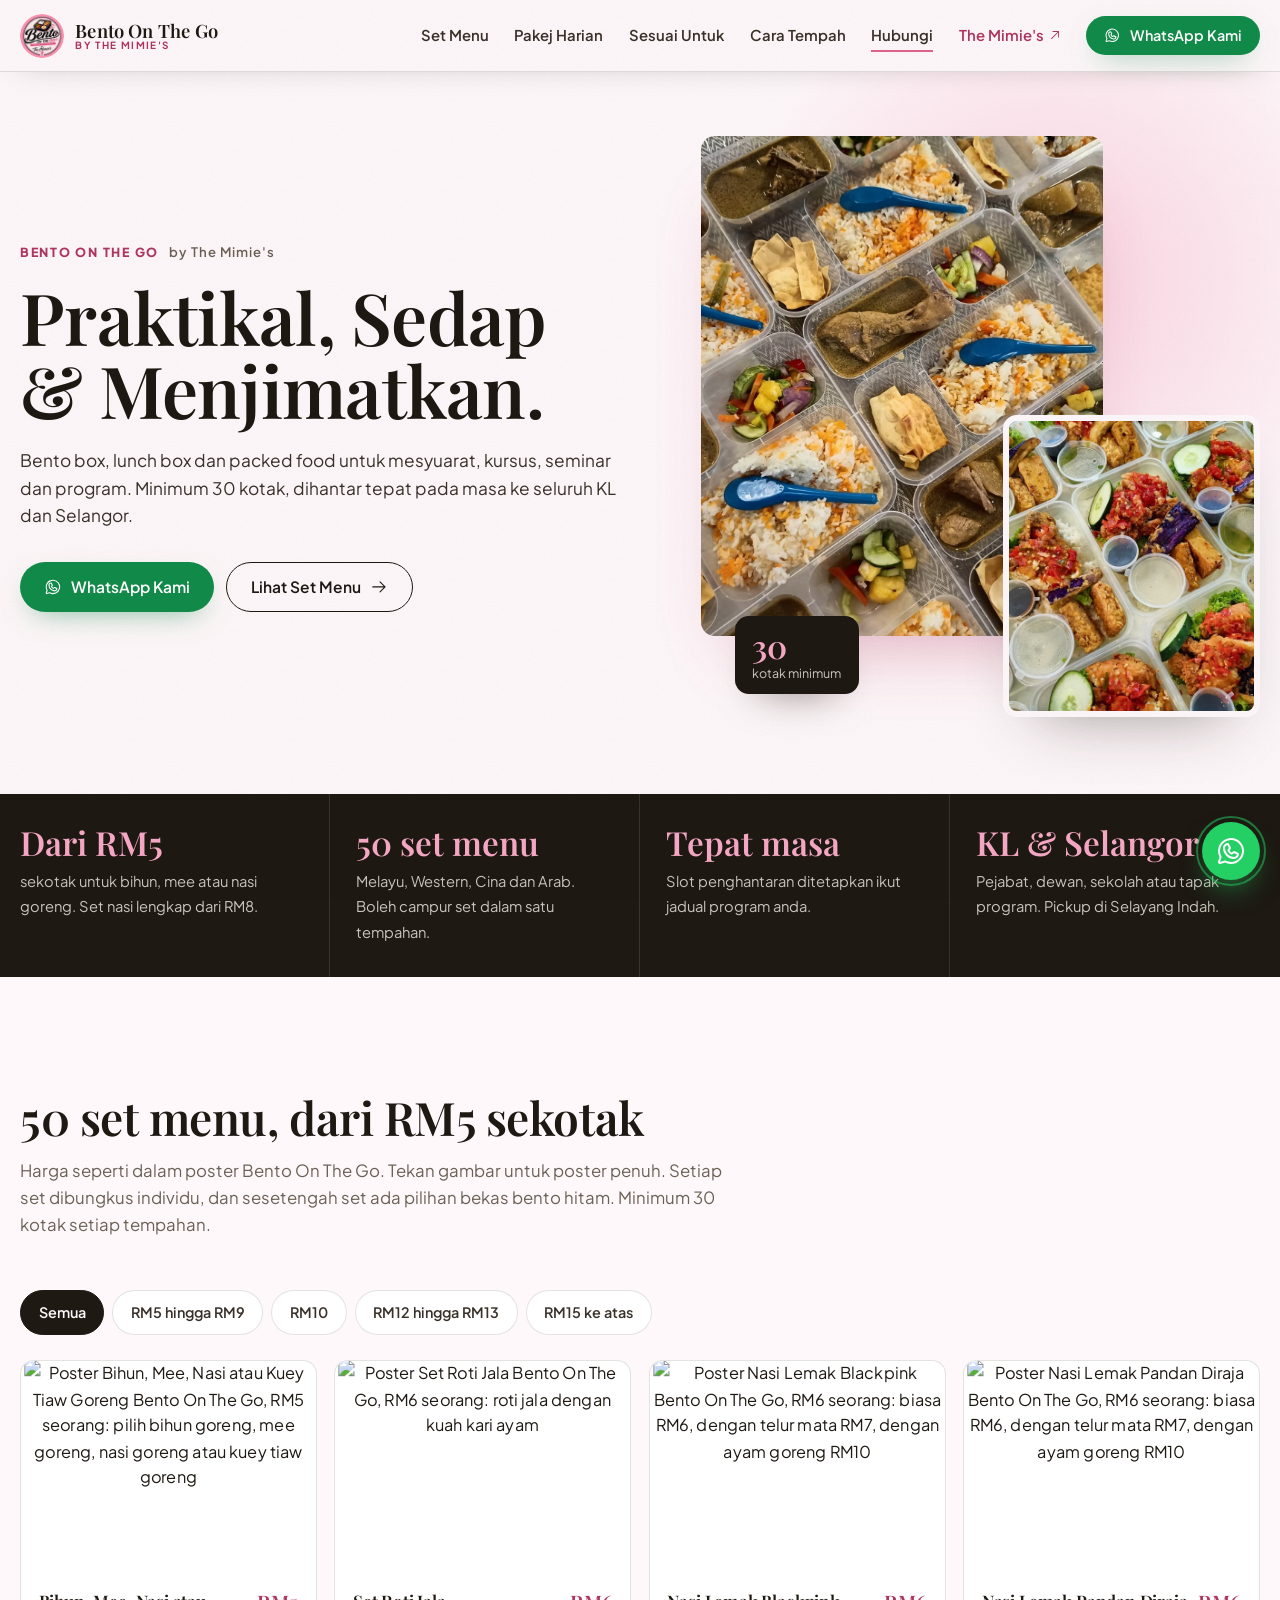
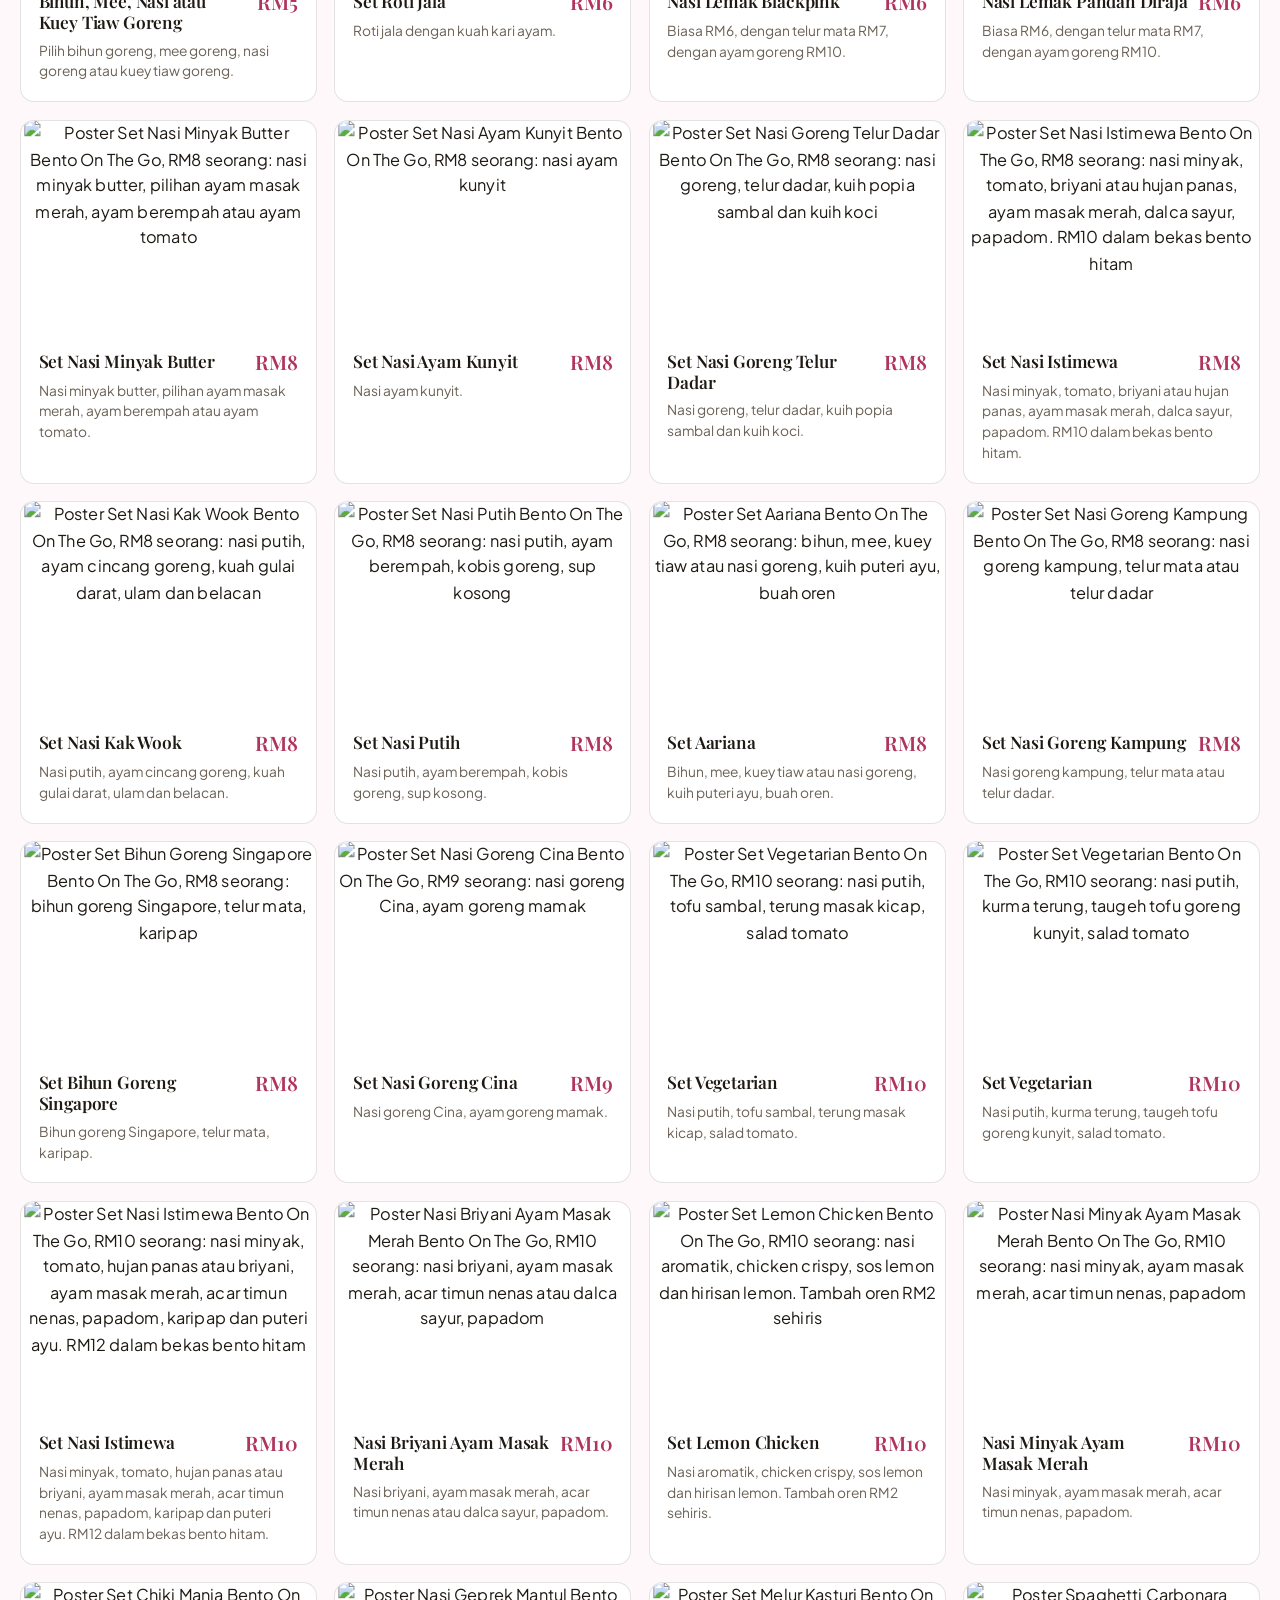
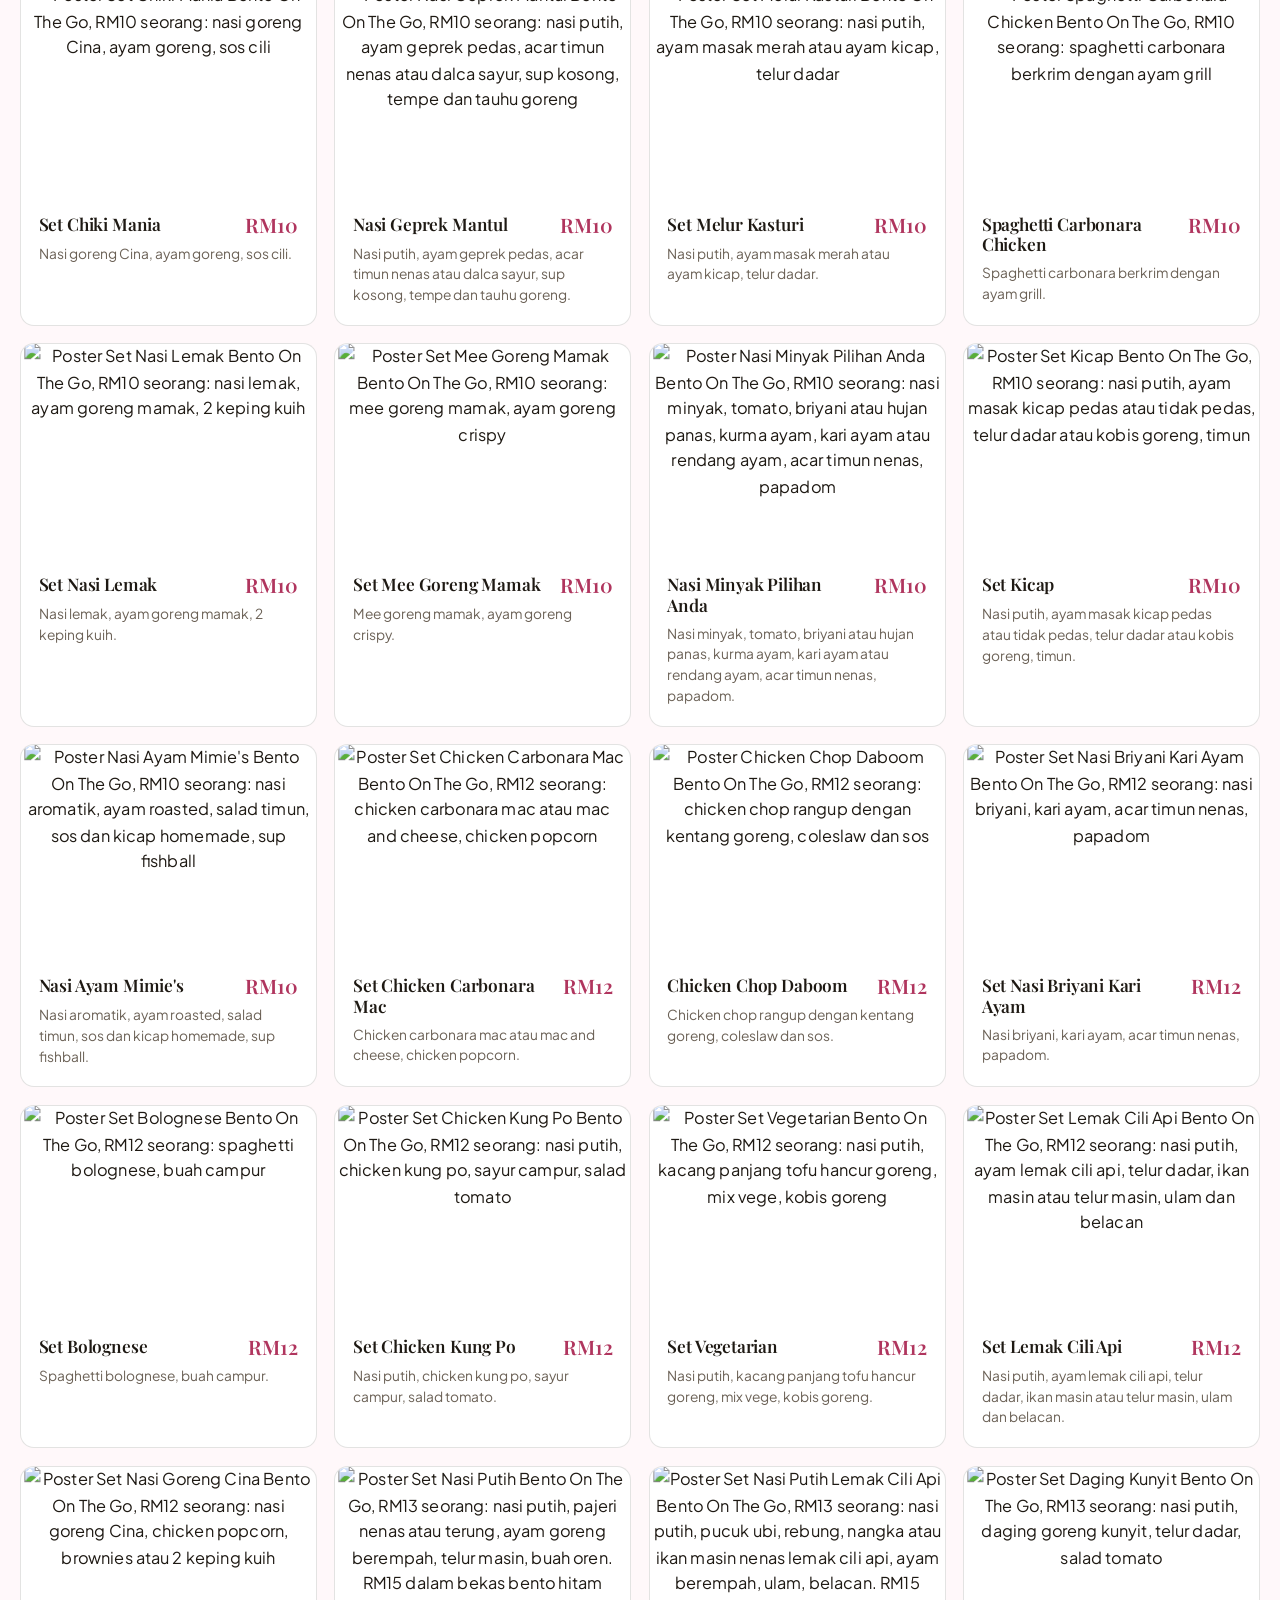
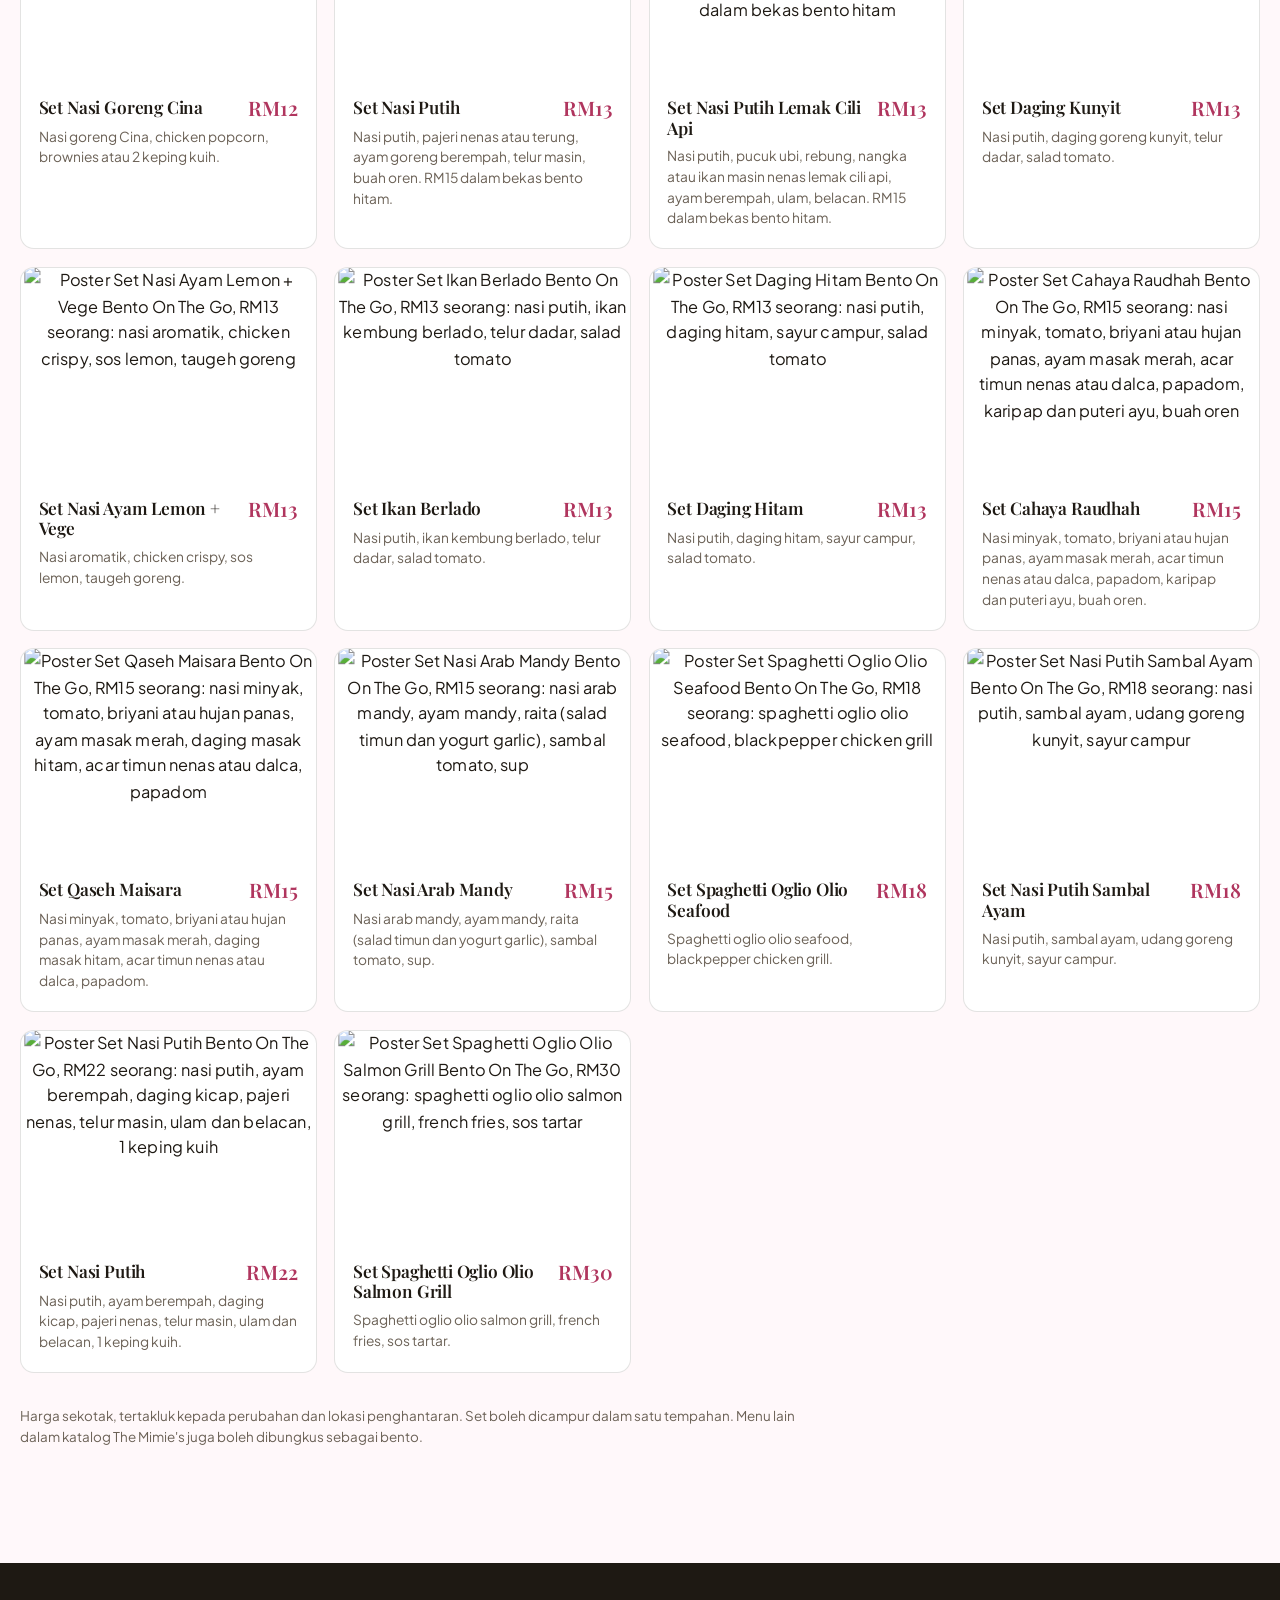
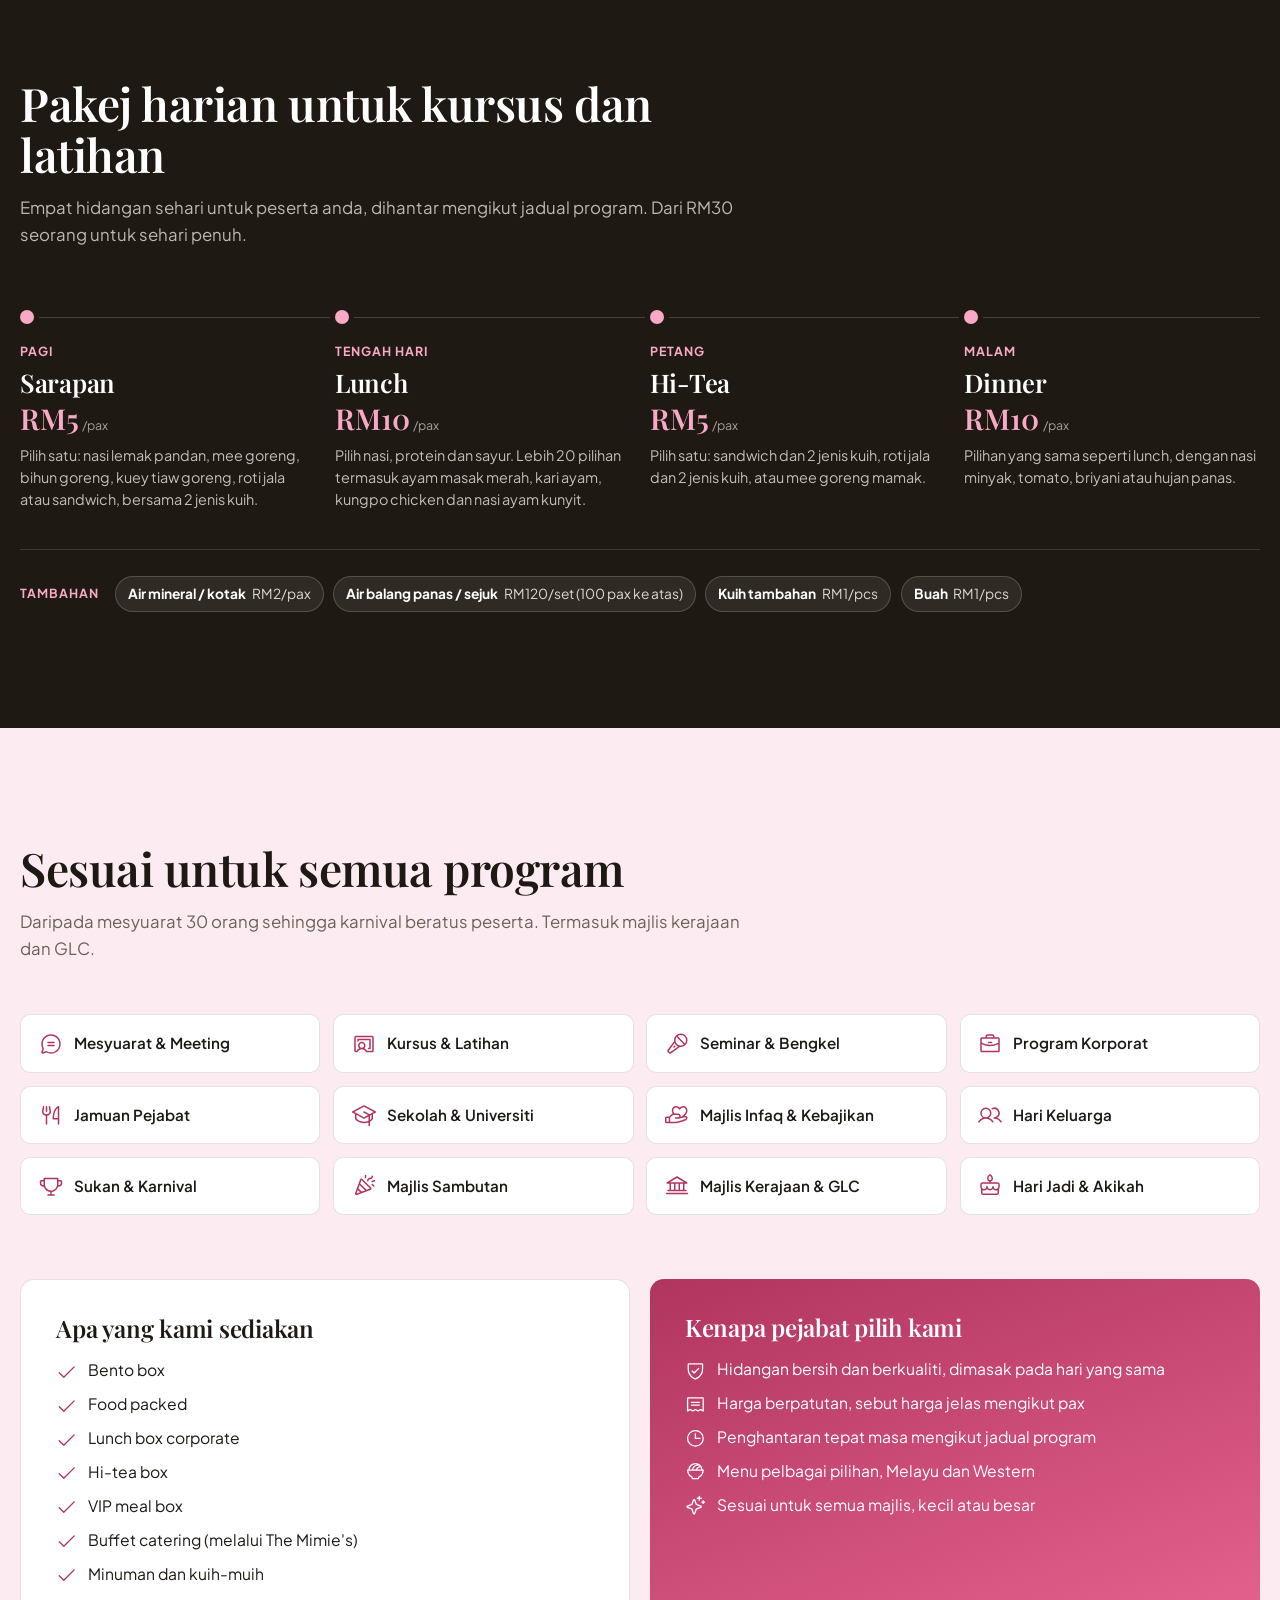
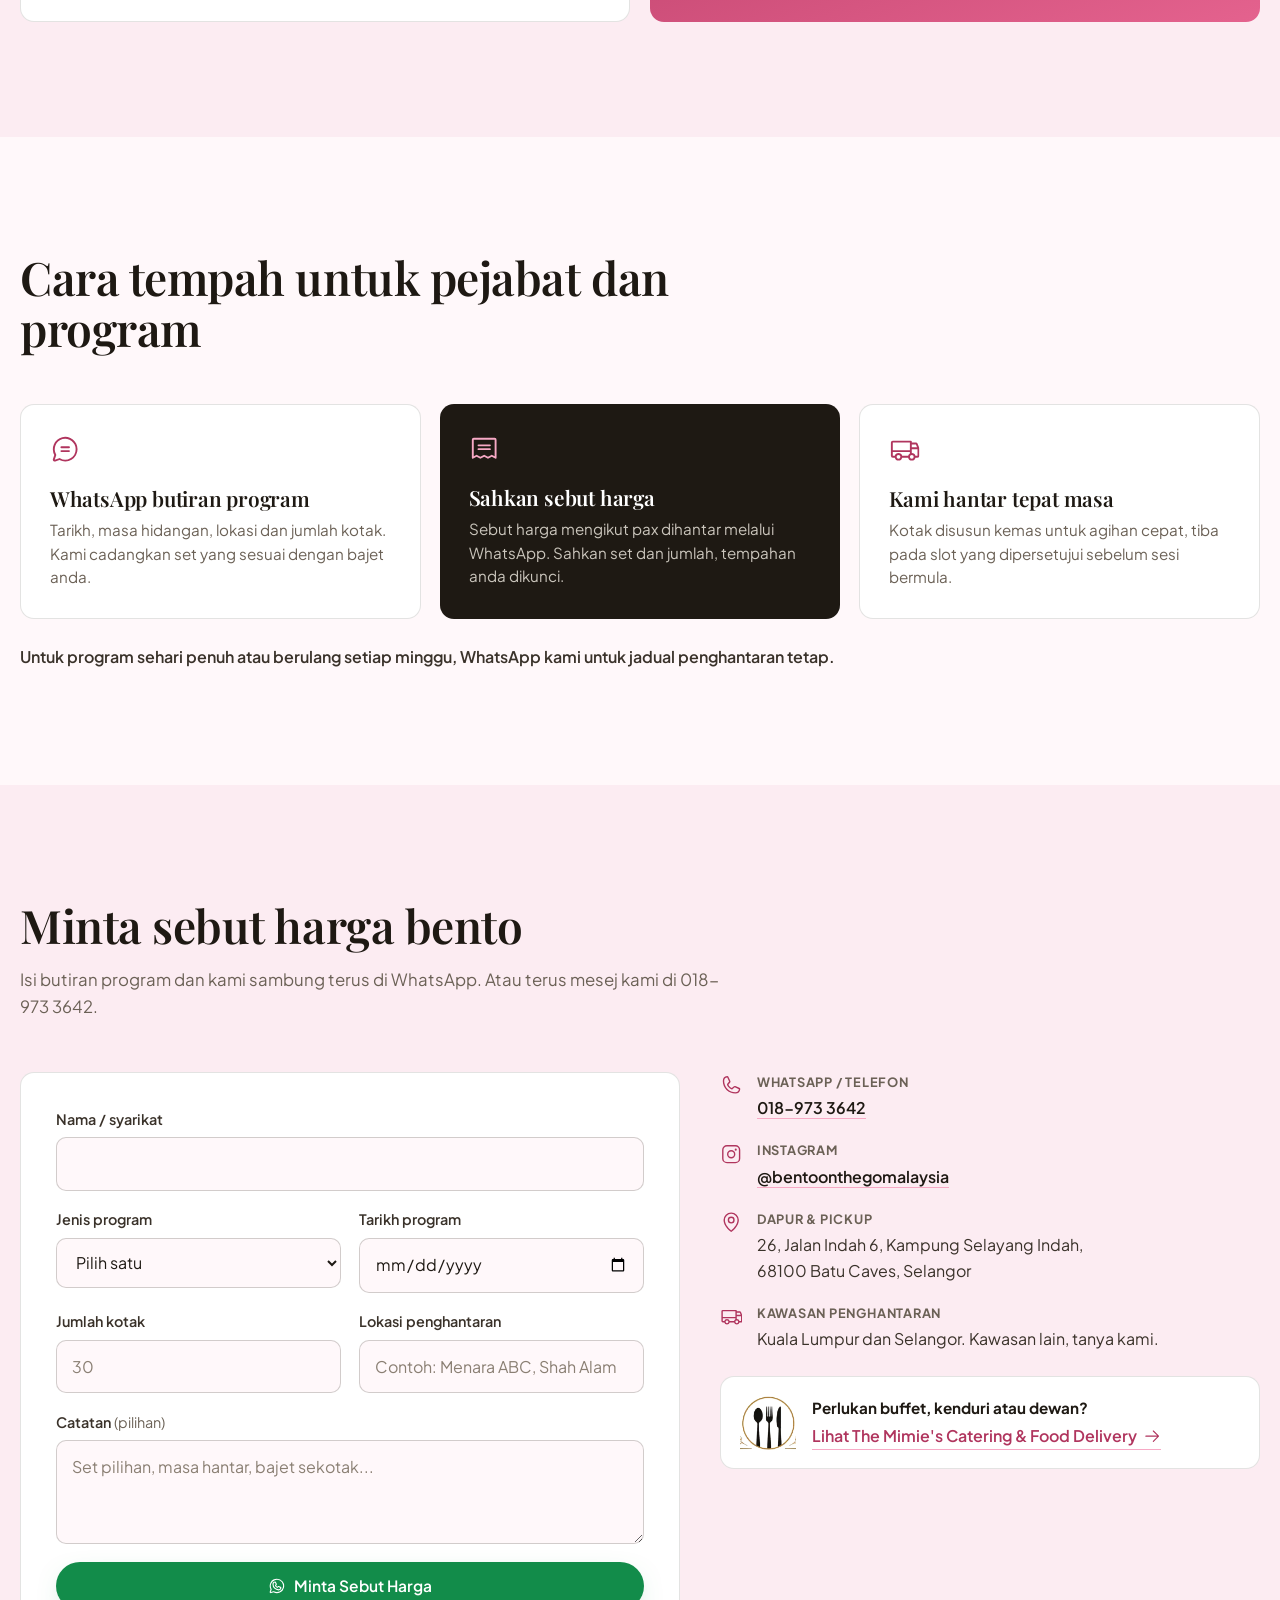
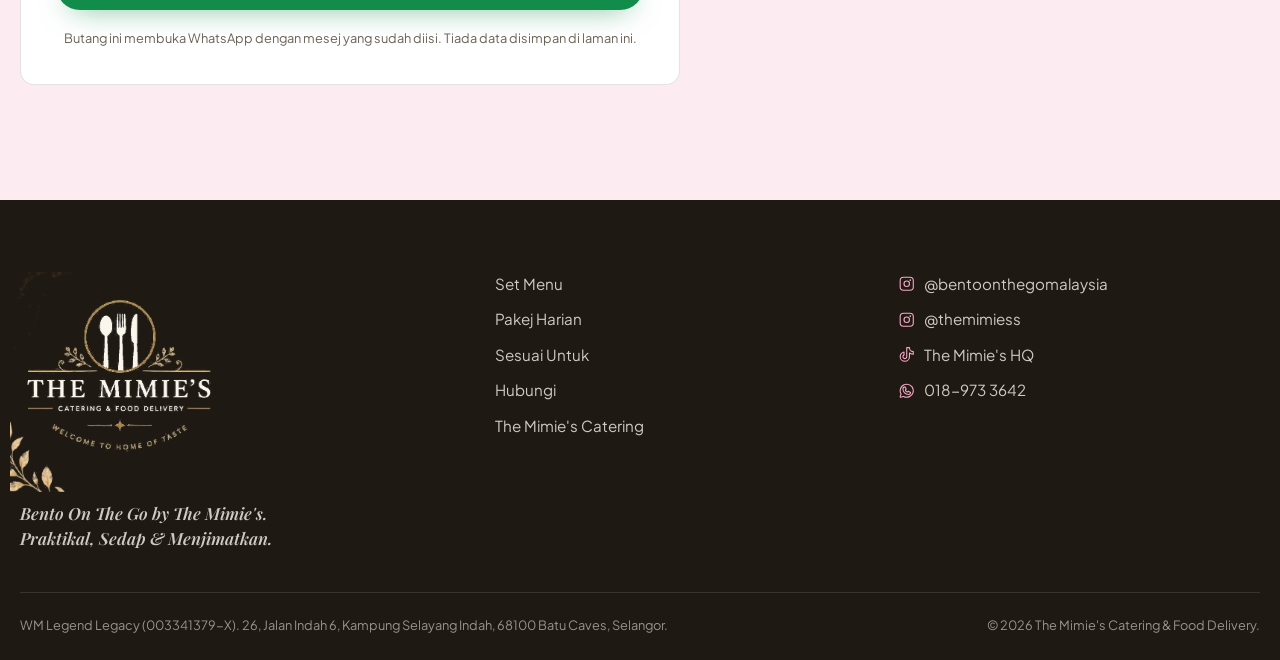
==== commit f0f25e34: "Add files via upload" ====
--- a/bento.html
+++ b/bento.html
@@ -4,7 +4,7 @@
   <meta charset="UTF-8">
   <meta name="viewport" content="width=device-width, initial-scale=1">
   <title>Bento On The Go by The Mimie's | Packed Food, Lunch Box & Bento Korporat KL Selangor</title>
-  <meta name="description" content="Bento On The Go by The Mimie's. Bento box, lunch box dan packed food untuk mesyuarat, kursus, seminar, program korporat, sekolah dan majlis di KL dan Selangor. 16 set menu dari RM6 sekotak, minimum 30 pax, penghantaran tepat masa. WhatsApp 018-973 3642.">
+  <meta name="description" content="Bento On The Go by The Mimie's. Bento box, lunch box dan packed food untuk mesyuarat, kursus, seminar, program korporat, sekolah dan majlis di KL dan Selangor. 50 set menu dari RM5 sekotak, minimum 30 pax, penghantaran tepat masa. WhatsApp 018-973 3642.">
   <meta name="theme-color" content="#FFF8FA">
   <link rel="icon" type="image/png" sizes="256x256" href="favicon.png">
   <link rel="icon" type="image/png" sizes="32x32" href="favicon-32.png">
@@ -17,8 +17,8 @@
   <meta property="og:type" content="website">
   <meta property="og:locale" content="ms_MY">
   <meta property="og:title" content="Bento On The Go by The Mimie's">
-  <meta property="og:description" content="Praktikal, Sedap & Menjimatkan. Bento box dan packed food untuk mesyuarat, kursus, seminar dan program korporat di KL dan Selangor. Dari RM6 sekotak, minimum 30 pax.">
-  <meta property="og:image" content="bento-overhead.jpg">
+  <meta property="og:description" content="Praktikal, Sedap & Menjimatkan. Bento box dan packed food untuk mesyuarat, kursus, seminar dan program korporat di KL dan Selangor. Dari RM5 sekotak, minimum 30 pax.">
+  <meta property="og:image" content="bento-banner.jpg">
   <meta property="og:site_name" content="The Mimie's Catering & Food Delivery">
   <meta name="twitter:card" content="summary_large_image">
 
@@ -34,7 +34,7 @@
     "servesCuisine": "Malay",
     "priceRange": "RM",
     "telephone": "+60189733642",
-    "image": "bento-overhead.jpg",
+    "image": "bento-banner.jpg",
     "address": {
       "@type": "PostalAddress",
       "streetAddress": "26, Jalan Indah 6, Kampung Selayang Indah",
@@ -117,12 +117,12 @@
 <section class="facts" aria-label="Fakta ringkas">
   <div class="wrap facts__grid">
     <div class="fact reveal" style="--i:0">
-      <strong>Dari RM6</strong>
-      <span>sekotak untuk set sarapan. Set nasi lengkap dari RM8.</span>
+      <strong>Dari RM5</strong>
+      <span>sekotak untuk bihun, mee atau nasi goreng. Set nasi lengkap dari RM8.</span>
     </div>
     <div class="fact reveal" style="--i:1">
-      <strong>16 set menu</strong>
-      <span>Melayu, Western dan mee. Boleh campur set dalam satu tempahan.</span>
+      <strong>50 set menu</strong>
+      <span>Melayu, Western, Cina dan Arab. Boleh campur set dalam satu tempahan.</span>
     </div>
     <div class="fact reveal" style="--i:2">
       <strong>Tepat masa</strong>
@@ -139,133 +139,472 @@
 <section class="section" id="set-menu">
   <div class="wrap">
     <header class="section__head reveal">
-      <h2>16 set menu, satu harga sekotak</h2>
-      <p>Harga seperti yang diiklankan oleh Bento On The Go. Setiap set dibungkus individu, lengkap dengan sudu. Minimum 30 kotak setiap tempahan.</p>
+      <h2>50 set menu, dari RM5 sekotak</h2>
+      <p>Harga seperti dalam poster Bento On The Go. Tekan gambar untuk poster penuh. Setiap set dibungkus individu, dan sesetengah set ada pilihan bekas bento hitam. Minimum 30 kotak setiap tempahan.</p>
     </header>
 
     <div class="filters reveal" role="group" aria-label="Tapis mengikut harga">
       <button class="filter is-active" type="button" data-filter="all" aria-pressed="true">Semua</button>
-      <button class="filter" type="button" data-filter="bajet" aria-pressed="false">RM6 hingga RM9</button>
-      <button class="filter" type="button" data-filter="standard" aria-pressed="false">RM10</button>
-      <button class="filter" type="button" data-filter="premium" aria-pressed="false">RM12 ke atas</button>
-    </div>
-
-    <div class="sets" id="sets">
-      <article class="set reveal" data-band="bajet" style="--i:0">
-        <img src="bento-roti-jala.jpg" alt="Set roti jala dengan kuah kari ayam" loading="lazy" width="800" height="499">
+      <button class="filter" type="button" data-filter="b1" aria-pressed="false">RM5 hingga RM9</button>
+      <button class="filter" type="button" data-filter="b2" aria-pressed="false">RM10</button>
+      <button class="filter" type="button" data-filter="b3" aria-pressed="false">RM12 hingga RM13</button>
+      <button class="filter" type="button" data-filter="b4" aria-pressed="false">RM15 ke atas</button>
+    </div>
+
+    <div class="sets" id="sets" data-lb>
+      <article class="set reveal" data-band="b1" style="--i:0">
+        <button class="set__poster" type="button" data-full="set-bihun-mee-goreng.jpg" data-caption="Bihun, Mee, Nasi atau Kuey Tiaw Goreng, RM5/pax" aria-label="Lihat poster penuh, Bihun, Mee, Nasi atau Kuey Tiaw Goreng RM5">
+          <img src="set-bihun-mee-goreng-thumb.jpg" alt="Poster Bihun, Mee, Nasi atau Kuey Tiaw Goreng Bento On The Go, RM5 seorang: pilih bihun goreng, mee goreng, nasi goreng atau kuey tiaw goreng" loading="lazy" width="480" height="600">
+        </button>
+        <div class="set__body">
+          <div class="set__head"><h3>Bihun, Mee, Nasi atau Kuey Tiaw Goreng</h3><span class="set__price">RM5</span></div>
+          <p>Pilih bihun goreng, mee goreng, nasi goreng atau kuey tiaw goreng.</p>
+        </div>
+      </article>
+      <article class="set reveal" data-band="b1" style="--i:1">
+        <button class="set__poster" type="button" data-full="set-roti-jala.jpg" data-caption="Set Roti Jala, RM6/pax" aria-label="Lihat poster penuh, Set Roti Jala RM6">
+          <img src="set-roti-jala-thumb.jpg" alt="Poster Set Roti Jala Bento On The Go, RM6 seorang: roti jala dengan kuah kari ayam" loading="lazy" width="480" height="600">
+        </button>
         <div class="set__body">
           <div class="set__head"><h3>Set Roti Jala</h3><span class="set__price">RM6</span></div>
-          <p>Roti jala, kuah kari ayam kentang. Sesuai untuk sarapan atau hi-tea.</p>
-        </div>
-      </article>
-      <article class="set reveal" data-band="bajet" style="--i:1">
-        <img src="bento-bihun-singapore.jpg" alt="Set bihun goreng Singapore dengan telur mata dan karipap" loading="lazy" width="800" height="499">
+          <p>Roti jala dengan kuah kari ayam.</p>
+        </div>
+      </article>
+      <article class="set reveal" data-band="b1" style="--i:2">
+        <button class="set__poster" type="button" data-full="set-nasi-lemak-blackpink.jpg" data-caption="Nasi Lemak Blackpink, RM6/pax" aria-label="Lihat poster penuh, Nasi Lemak Blackpink RM6">
+          <img src="set-nasi-lemak-blackpink-thumb.jpg" alt="Poster Nasi Lemak Blackpink Bento On The Go, RM6 seorang: biasa RM6, dengan telur mata RM7, dengan ayam goreng RM10" loading="lazy" width="480" height="600">
+        </button>
+        <div class="set__body">
+          <div class="set__head"><h3>Nasi Lemak Blackpink</h3><span class="set__price">RM6</span></div>
+          <p>Biasa RM6, dengan telur mata RM7, dengan ayam goreng RM10.</p>
+        </div>
+      </article>
+      <article class="set reveal" data-band="b1" style="--i:3">
+        <button class="set__poster" type="button" data-full="set-nasi-lemak-pandan-diraja.jpg" data-caption="Nasi Lemak Pandan Diraja, RM6/pax" aria-label="Lihat poster penuh, Nasi Lemak Pandan Diraja RM6">
+          <img src="set-nasi-lemak-pandan-diraja-thumb.jpg" alt="Poster Nasi Lemak Pandan Diraja Bento On The Go, RM6 seorang: biasa RM6, dengan telur mata RM7, dengan ayam goreng RM10" loading="lazy" width="480" height="600">
+        </button>
+        <div class="set__body">
+          <div class="set__head"><h3>Nasi Lemak Pandan Diraja</h3><span class="set__price">RM6</span></div>
+          <p>Biasa RM6, dengan telur mata RM7, dengan ayam goreng RM10.</p>
+        </div>
+      </article>
+      <article class="set reveal" data-band="b1" style="--i:0">
+        <button class="set__poster" type="button" data-full="set-nasi-minyak-butter.jpg" data-caption="Set Nasi Minyak Butter, RM8/pax" aria-label="Lihat poster penuh, Set Nasi Minyak Butter RM8">
+          <img src="set-nasi-minyak-butter-thumb.jpg" alt="Poster Set Nasi Minyak Butter Bento On The Go, RM8 seorang: nasi minyak butter, pilihan ayam masak merah, ayam berempah atau ayam tomato" loading="lazy" width="480" height="600">
+        </button>
+        <div class="set__body">
+          <div class="set__head"><h3>Set Nasi Minyak Butter</h3><span class="set__price">RM8</span></div>
+          <p>Nasi minyak butter, pilihan ayam masak merah, ayam berempah atau ayam tomato.</p>
+        </div>
+      </article>
+      <article class="set reveal" data-band="b1" style="--i:1">
+        <button class="set__poster" type="button" data-full="set-nasi-ayam-kunyit.jpg" data-caption="Set Nasi Ayam Kunyit, RM8/pax" aria-label="Lihat poster penuh, Set Nasi Ayam Kunyit RM8">
+          <img src="set-nasi-ayam-kunyit-thumb.jpg" alt="Poster Set Nasi Ayam Kunyit Bento On The Go, RM8 seorang: nasi ayam kunyit" loading="lazy" width="480" height="600">
+        </button>
+        <div class="set__body">
+          <div class="set__head"><h3>Set Nasi Ayam Kunyit</h3><span class="set__price">RM8</span></div>
+          <p>Nasi ayam kunyit.</p>
+        </div>
+      </article>
+      <article class="set reveal" data-band="b1" style="--i:2">
+        <button class="set__poster" type="button" data-full="set-nasi-goreng-telur-dadar.jpg" data-caption="Set Nasi Goreng Telur Dadar, RM8/pax" aria-label="Lihat poster penuh, Set Nasi Goreng Telur Dadar RM8">
+          <img src="set-nasi-goreng-telur-dadar-thumb.jpg" alt="Poster Set Nasi Goreng Telur Dadar Bento On The Go, RM8 seorang: nasi goreng, telur dadar, kuih popia sambal dan kuih koci" loading="lazy" width="480" height="600">
+        </button>
+        <div class="set__body">
+          <div class="set__head"><h3>Set Nasi Goreng Telur Dadar</h3><span class="set__price">RM8</span></div>
+          <p>Nasi goreng, telur dadar, kuih popia sambal dan kuih koci.</p>
+        </div>
+      </article>
+      <article class="set reveal" data-band="b1" style="--i:3">
+        <button class="set__poster" type="button" data-full="set-nasi-istimewa-dalca.jpg" data-caption="Set Nasi Istimewa, RM8/pax" aria-label="Lihat poster penuh, Set Nasi Istimewa RM8">
+          <img src="set-nasi-istimewa-dalca-thumb.jpg" alt="Poster Set Nasi Istimewa Bento On The Go, RM8 seorang: nasi minyak, tomato, briyani atau hujan panas, ayam masak merah, dalca sayur, papadom. RM10 dalam bekas bento hitam" loading="lazy" width="480" height="600">
+        </button>
+        <div class="set__body">
+          <div class="set__head"><h3>Set Nasi Istimewa</h3><span class="set__price">RM8</span></div>
+          <p>Nasi minyak, tomato, briyani atau hujan panas, ayam masak merah, dalca sayur, papadom. RM10 dalam bekas bento hitam.</p>
+        </div>
+      </article>
+      <article class="set reveal" data-band="b1" style="--i:0">
+        <button class="set__poster" type="button" data-full="set-nasi-kak-wook.jpg" data-caption="Set Nasi Kak Wook, RM8/pax" aria-label="Lihat poster penuh, Set Nasi Kak Wook RM8">
+          <img src="set-nasi-kak-wook-thumb.jpg" alt="Poster Set Nasi Kak Wook Bento On The Go, RM8 seorang: nasi putih, ayam cincang goreng, kuah gulai darat, ulam dan belacan" loading="lazy" width="480" height="600">
+        </button>
+        <div class="set__body">
+          <div class="set__head"><h3>Set Nasi Kak Wook</h3><span class="set__price">RM8</span></div>
+          <p>Nasi putih, ayam cincang goreng, kuah gulai darat, ulam dan belacan.</p>
+        </div>
+      </article>
+      <article class="set reveal" data-band="b1" style="--i:1">
+        <button class="set__poster" type="button" data-full="set-nasi-putih-berempah.jpg" data-caption="Set Nasi Putih, RM8/pax" aria-label="Lihat poster penuh, Set Nasi Putih RM8">
+          <img src="set-nasi-putih-berempah-thumb.jpg" alt="Poster Set Nasi Putih Bento On The Go, RM8 seorang: nasi putih, ayam berempah, kobis goreng, sup kosong" loading="lazy" width="480" height="600">
+        </button>
+        <div class="set__body">
+          <div class="set__head"><h3>Set Nasi Putih</h3><span class="set__price">RM8</span></div>
+          <p>Nasi putih, ayam berempah, kobis goreng, sup kosong.</p>
+        </div>
+      </article>
+      <article class="set reveal" data-band="b1" style="--i:2">
+        <button class="set__poster" type="button" data-full="set-aariana.jpg" data-caption="Set Aariana, RM8/pax" aria-label="Lihat poster penuh, Set Aariana RM8">
+          <img src="set-aariana-thumb.jpg" alt="Poster Set Aariana Bento On The Go, RM8 seorang: bihun, mee, kuey tiaw atau nasi goreng, kuih puteri ayu, buah oren" loading="lazy" width="480" height="600">
+        </button>
+        <div class="set__body">
+          <div class="set__head"><h3>Set Aariana</h3><span class="set__price">RM8</span></div>
+          <p>Bihun, mee, kuey tiaw atau nasi goreng, kuih puteri ayu, buah oren.</p>
+        </div>
+      </article>
+      <article class="set reveal" data-band="b1" style="--i:3">
+        <button class="set__poster" type="button" data-full="set-nasi-goreng-kampung.jpg" data-caption="Set Nasi Goreng Kampung, RM8/pax" aria-label="Lihat poster penuh, Set Nasi Goreng Kampung RM8">
+          <img src="set-nasi-goreng-kampung-thumb.jpg" alt="Poster Set Nasi Goreng Kampung Bento On The Go, RM8 seorang: nasi goreng kampung, telur mata atau telur dadar" loading="lazy" width="480" height="600">
+        </button>
+        <div class="set__body">
+          <div class="set__head"><h3>Set Nasi Goreng Kampung</h3><span class="set__price">RM8</span></div>
+          <p>Nasi goreng kampung, telur mata atau telur dadar.</p>
+        </div>
+      </article>
+      <article class="set reveal" data-band="b1" style="--i:0">
+        <button class="set__poster" type="button" data-full="set-bihun-goreng-singapore.jpg" data-caption="Set Bihun Goreng Singapore, RM8/pax" aria-label="Lihat poster penuh, Set Bihun Goreng Singapore RM8">
+          <img src="set-bihun-goreng-singapore-thumb.jpg" alt="Poster Set Bihun Goreng Singapore Bento On The Go, RM8 seorang: bihun goreng Singapore, telur mata, karipap" loading="lazy" width="480" height="600">
+        </button>
         <div class="set__body">
           <div class="set__head"><h3>Set Bihun Goreng Singapore</h3><span class="set__price">RM8</span></div>
           <p>Bihun goreng Singapore, telur mata, karipap.</p>
         </div>
       </article>
-      <article class="set reveal" data-band="bajet" style="--i:2">
-        <img src="bento-nasi-minyak-butter.jpg" alt="Set nasi minyak butter dengan ayam masak merah" loading="lazy" width="800" height="499">
-        <div class="set__body">
-          <div class="set__head"><h3>Set Nasi Minyak Butter</h3><span class="set__price">RM8</span></div>
-          <p>Nasi minyak butter, pilihan ayam masak merah, ayam berempah atau ayam tomato.</p>
-        </div>
-      </article>
-      <article class="set reveal" data-band="bajet" style="--i:3">
-        <img src="bento-nasi-kak-wook.jpg" alt="Set nasi Kak Wook" loading="lazy" width="800" height="499">
-        <div class="set__body">
-          <div class="set__head"><h3>Set Nasi Kak Wook</h3><span class="set__price">RM8</span></div>
-          <p>Nasi putih, ayam cincang goreng, kuah gulai darat, timun dan belacan.</p>
-        </div>
-      </article>
-      <article class="set reveal" data-band="bajet" style="--i:4">
-        <img src="bento-nasi-goreng-mamak.jpg" alt="Nasi goreng dengan ayam goreng mamak" loading="lazy" width="800" height="499">
-        <div class="set__body">
-          <div class="set__head"><h3>Nasi Goreng Ayam Mamak</h3><span class="set__price">RM9</span></div>
-          <p>Nasi goreng, ayam goreng mamak, sos cili.</p>
-        </div>
-      </article>
-      <article class="set reveal" data-band="standard" style="--i:5">
-        <img src="bento-briyani-ayam-merah.jpg" alt="Nasi briyani ayam masak merah dalam kotak" loading="lazy" width="800" height="499">
+      <article class="set reveal" data-band="b1" style="--i:1">
+        <button class="set__poster" type="button" data-full="set-nasi-goreng-cina-mamak.jpg" data-caption="Set Nasi Goreng Cina, RM9/pax" aria-label="Lihat poster penuh, Set Nasi Goreng Cina RM9">
+          <img src="set-nasi-goreng-cina-mamak-thumb.jpg" alt="Poster Set Nasi Goreng Cina Bento On The Go, RM9 seorang: nasi goreng Cina, ayam goreng mamak" loading="lazy" width="480" height="600">
+        </button>
+        <div class="set__body">
+          <div class="set__head"><h3>Set Nasi Goreng Cina</h3><span class="set__price">RM9</span></div>
+          <p>Nasi goreng Cina, ayam goreng mamak.</p>
+        </div>
+      </article>
+      <article class="set reveal" data-band="b2" style="--i:2">
+        <button class="set__poster" type="button" data-full="set-vegetarian-tofu-sambal.jpg" data-caption="Set Vegetarian, RM10/pax" aria-label="Lihat poster penuh, Set Vegetarian RM10">
+          <img src="set-vegetarian-tofu-sambal-thumb.jpg" alt="Poster Set Vegetarian Bento On The Go, RM10 seorang: nasi putih, tofu sambal, terung masak kicap, salad tomato" loading="lazy" width="480" height="600">
+        </button>
+        <div class="set__body">
+          <div class="set__head"><h3>Set Vegetarian</h3><span class="set__price">RM10</span></div>
+          <p>Nasi putih, tofu sambal, terung masak kicap, salad tomato.</p>
+        </div>
+      </article>
+      <article class="set reveal" data-band="b2" style="--i:3">
+        <button class="set__poster" type="button" data-full="set-vegetarian-kurma-terung.jpg" data-caption="Set Vegetarian, RM10/pax" aria-label="Lihat poster penuh, Set Vegetarian RM10">
+          <img src="set-vegetarian-kurma-terung-thumb.jpg" alt="Poster Set Vegetarian Bento On The Go, RM10 seorang: nasi putih, kurma terung, taugeh tofu goreng kunyit, salad tomato" loading="lazy" width="480" height="600">
+        </button>
+        <div class="set__body">
+          <div class="set__head"><h3>Set Vegetarian</h3><span class="set__price">RM10</span></div>
+          <p>Nasi putih, kurma terung, taugeh tofu goreng kunyit, salad tomato.</p>
+        </div>
+      </article>
+      <article class="set reveal" data-band="b2" style="--i:0">
+        <button class="set__poster" type="button" data-full="set-nasi-istimewa-kuih.jpg" data-caption="Set Nasi Istimewa, RM10/pax" aria-label="Lihat poster penuh, Set Nasi Istimewa RM10">
+          <img src="set-nasi-istimewa-kuih-thumb.jpg" alt="Poster Set Nasi Istimewa Bento On The Go, RM10 seorang: nasi minyak, tomato, hujan panas atau briyani, ayam masak merah, acar timun nenas, papadom, karipap dan puteri ayu. RM12 dalam bekas bento hitam" loading="lazy" width="480" height="600">
+        </button>
+        <div class="set__body">
+          <div class="set__head"><h3>Set Nasi Istimewa</h3><span class="set__price">RM10</span></div>
+          <p>Nasi minyak, tomato, hujan panas atau briyani, ayam masak merah, acar timun nenas, papadom, karipap dan puteri ayu. RM12 dalam bekas bento hitam.</p>
+        </div>
+      </article>
+      <article class="set reveal" data-band="b2" style="--i:1">
+        <button class="set__poster" type="button" data-full="set-briyani-ayam-masak-merah.jpg" data-caption="Nasi Briyani Ayam Masak Merah, RM10/pax" aria-label="Lihat poster penuh, Nasi Briyani Ayam Masak Merah RM10">
+          <img src="set-briyani-ayam-masak-merah-thumb.jpg" alt="Poster Nasi Briyani Ayam Masak Merah Bento On The Go, RM10 seorang: nasi briyani, ayam masak merah, acar timun nenas atau dalca sayur, papadom" loading="lazy" width="480" height="600">
+        </button>
         <div class="set__body">
           <div class="set__head"><h3>Nasi Briyani Ayam Masak Merah</h3><span class="set__price">RM10</span></div>
           <p>Nasi briyani, ayam masak merah, acar timun nenas atau dalca sayur, papadom.</p>
         </div>
       </article>
-      <article class="set reveal" data-band="standard" style="--i:6">
-        <img src="bento-lemon-chicken.jpg" alt="Set lemon chicken" loading="lazy" width="800" height="499">
+      <article class="set reveal" data-band="b2" style="--i:2">
+        <button class="set__poster" type="button" data-full="set-lemon-chicken.jpg" data-caption="Set Lemon Chicken, RM10/pax" aria-label="Lihat poster penuh, Set Lemon Chicken RM10">
+          <img src="set-lemon-chicken-thumb.jpg" alt="Poster Set Lemon Chicken Bento On The Go, RM10 seorang: nasi aromatik, chicken crispy, sos lemon dan hirisan lemon. Tambah oren RM2 sehiris" loading="lazy" width="480" height="600">
+        </button>
         <div class="set__body">
           <div class="set__head"><h3>Set Lemon Chicken</h3><span class="set__price">RM10</span></div>
-          <p>Nasi aromatik, ayam crispy, sos lemon dan hirisan lemon.</p>
-        </div>
-      </article>
-      <article class="set reveal" data-band="standard" style="--i:7">
-        <img src="bento-kicap.jpg" alt="Set ayam kicap" loading="lazy" width="800" height="499">
-        <div class="set__body">
-          <div class="set__head"><h3>Set Kicap</h3><span class="set__price">RM10</span></div>
-          <p>Nasi putih, ayam kicap pedas atau tidak pedas, telur dadar atau kobis goreng, timun.</p>
-        </div>
-      </article>
-      <article class="set reveal" data-band="standard" style="--i:8">
-        <img src="bento-mee-goreng-mamak.jpg" alt="Set mee goreng mamak dengan ayam goreng crispy" loading="lazy" width="800" height="499">
+          <p>Nasi aromatik, chicken crispy, sos lemon dan hirisan lemon. Tambah oren RM2 sehiris.</p>
+        </div>
+      </article>
+      <article class="set reveal" data-band="b2" style="--i:3">
+        <button class="set__poster" type="button" data-full="set-nasi-minyak-ayam-masak-merah.jpg" data-caption="Nasi Minyak Ayam Masak Merah, RM10/pax" aria-label="Lihat poster penuh, Nasi Minyak Ayam Masak Merah RM10">
+          <img src="set-nasi-minyak-ayam-masak-merah-thumb.jpg" alt="Poster Nasi Minyak Ayam Masak Merah Bento On The Go, RM10 seorang: nasi minyak, ayam masak merah, acar timun nenas, papadom" loading="lazy" width="480" height="600">
+        </button>
+        <div class="set__body">
+          <div class="set__head"><h3>Nasi Minyak Ayam Masak Merah</h3><span class="set__price">RM10</span></div>
+          <p>Nasi minyak, ayam masak merah, acar timun nenas, papadom.</p>
+        </div>
+      </article>
+      <article class="set reveal" data-band="b2" style="--i:0">
+        <button class="set__poster" type="button" data-full="set-chiki-mania.jpg" data-caption="Set Chiki Mania, RM10/pax" aria-label="Lihat poster penuh, Set Chiki Mania RM10">
+          <img src="set-chiki-mania-thumb.jpg" alt="Poster Set Chiki Mania Bento On The Go, RM10 seorang: nasi goreng Cina, ayam goreng, sos cili" loading="lazy" width="480" height="600">
+        </button>
+        <div class="set__body">
+          <div class="set__head"><h3>Set Chiki Mania</h3><span class="set__price">RM10</span></div>
+          <p>Nasi goreng Cina, ayam goreng, sos cili.</p>
+        </div>
+      </article>
+      <article class="set reveal" data-band="b2" style="--i:1">
+        <button class="set__poster" type="button" data-full="set-nasi-geprek-mantul.jpg" data-caption="Nasi Geprek Mantul, RM10/pax" aria-label="Lihat poster penuh, Nasi Geprek Mantul RM10">
+          <img src="set-nasi-geprek-mantul-thumb.jpg" alt="Poster Nasi Geprek Mantul Bento On The Go, RM10 seorang: nasi putih, ayam geprek pedas, acar timun nenas atau dalca sayur, sup kosong, tempe dan tauhu goreng" loading="lazy" width="480" height="600">
+        </button>
+        <div class="set__body">
+          <div class="set__head"><h3>Nasi Geprek Mantul</h3><span class="set__price">RM10</span></div>
+          <p>Nasi putih, ayam geprek pedas, acar timun nenas atau dalca sayur, sup kosong, tempe dan tauhu goreng.</p>
+        </div>
+      </article>
+      <article class="set reveal" data-band="b2" style="--i:2">
+        <button class="set__poster" type="button" data-full="set-melur-kasturi.jpg" data-caption="Set Melur Kasturi, RM10/pax" aria-label="Lihat poster penuh, Set Melur Kasturi RM10">
+          <img src="set-melur-kasturi-thumb.jpg" alt="Poster Set Melur Kasturi Bento On The Go, RM10 seorang: nasi putih, ayam masak merah atau ayam kicap, telur dadar" loading="lazy" width="480" height="600">
+        </button>
+        <div class="set__body">
+          <div class="set__head"><h3>Set Melur Kasturi</h3><span class="set__price">RM10</span></div>
+          <p>Nasi putih, ayam masak merah atau ayam kicap, telur dadar.</p>
+        </div>
+      </article>
+      <article class="set reveal" data-band="b2" style="--i:3">
+        <button class="set__poster" type="button" data-full="set-spaghetti-carbonara.jpg" data-caption="Spaghetti Carbonara Chicken, RM10/pax" aria-label="Lihat poster penuh, Spaghetti Carbonara Chicken RM10">
+          <img src="set-spaghetti-carbonara-thumb.jpg" alt="Poster Spaghetti Carbonara Chicken Bento On The Go, RM10 seorang: spaghetti carbonara berkrim dengan ayam grill" loading="lazy" width="480" height="600">
+        </button>
+        <div class="set__body">
+          <div class="set__head"><h3>Spaghetti Carbonara Chicken</h3><span class="set__price">RM10</span></div>
+          <p>Spaghetti carbonara berkrim dengan ayam grill.</p>
+        </div>
+      </article>
+      <article class="set reveal" data-band="b2" style="--i:0">
+        <button class="set__poster" type="button" data-full="set-nasi-lemak.jpg" data-caption="Set Nasi Lemak, RM10/pax" aria-label="Lihat poster penuh, Set Nasi Lemak RM10">
+          <img src="set-nasi-lemak-thumb.jpg" alt="Poster Set Nasi Lemak Bento On The Go, RM10 seorang: nasi lemak, ayam goreng mamak, 2 keping kuih" loading="lazy" width="480" height="600">
+        </button>
+        <div class="set__body">
+          <div class="set__head"><h3>Set Nasi Lemak</h3><span class="set__price">RM10</span></div>
+          <p>Nasi lemak, ayam goreng mamak, 2 keping kuih.</p>
+        </div>
+      </article>
+      <article class="set reveal" data-band="b2" style="--i:1">
+        <button class="set__poster" type="button" data-full="set-mee-goreng-mamak.jpg" data-caption="Set Mee Goreng Mamak, RM10/pax" aria-label="Lihat poster penuh, Set Mee Goreng Mamak RM10">
+          <img src="set-mee-goreng-mamak-thumb.jpg" alt="Poster Set Mee Goreng Mamak Bento On The Go, RM10 seorang: mee goreng mamak, ayam goreng crispy" loading="lazy" width="480" height="600">
+        </button>
         <div class="set__body">
           <div class="set__head"><h3>Set Mee Goreng Mamak</h3><span class="set__price">RM10</span></div>
           <p>Mee goreng mamak, ayam goreng crispy.</p>
         </div>
       </article>
-      <article class="set reveal" data-band="premium" style="--i:9">
-        <img src="bento-briyani-kari-ayam.jpg" alt="Set nasi briyani kari ayam" loading="lazy" width="800" height="499">
+      <article class="set reveal" data-band="b2" style="--i:2">
+        <button class="set__poster" type="button" data-full="set-nasi-minyak-pilihan-anda.jpg" data-caption="Nasi Minyak Pilihan Anda, RM10/pax" aria-label="Lihat poster penuh, Nasi Minyak Pilihan Anda RM10">
+          <img src="set-nasi-minyak-pilihan-anda-thumb.jpg" alt="Poster Nasi Minyak Pilihan Anda Bento On The Go, RM10 seorang: nasi minyak, tomato, briyani atau hujan panas, kurma ayam, kari ayam atau rendang ayam, acar timun nenas, papadom" loading="lazy" width="480" height="600">
+        </button>
+        <div class="set__body">
+          <div class="set__head"><h3>Nasi Minyak Pilihan Anda</h3><span class="set__price">RM10</span></div>
+          <p>Nasi minyak, tomato, briyani atau hujan panas, kurma ayam, kari ayam atau rendang ayam, acar timun nenas, papadom.</p>
+        </div>
+      </article>
+      <article class="set reveal" data-band="b2" style="--i:3">
+        <button class="set__poster" type="button" data-full="set-kicap.jpg" data-caption="Set Kicap, RM10/pax" aria-label="Lihat poster penuh, Set Kicap RM10">
+          <img src="set-kicap-thumb.jpg" alt="Poster Set Kicap Bento On The Go, RM10 seorang: nasi putih, ayam masak kicap pedas atau tidak pedas, telur dadar atau kobis goreng, timun" loading="lazy" width="480" height="600">
+        </button>
+        <div class="set__body">
+          <div class="set__head"><h3>Set Kicap</h3><span class="set__price">RM10</span></div>
+          <p>Nasi putih, ayam masak kicap pedas atau tidak pedas, telur dadar atau kobis goreng, timun.</p>
+        </div>
+      </article>
+      <article class="set reveal" data-band="b2" style="--i:0">
+        <button class="set__poster" type="button" data-full="set-nasi-ayam-mimies.jpg" data-caption="Nasi Ayam Mimie's, RM10/pax" aria-label="Lihat poster penuh, Nasi Ayam Mimie's RM10">
+          <img src="set-nasi-ayam-mimies-thumb.jpg" alt="Poster Nasi Ayam Mimie's Bento On The Go, RM10 seorang: nasi aromatik, ayam roasted, salad timun, sos dan kicap homemade, sup fishball" loading="lazy" width="480" height="600">
+        </button>
+        <div class="set__body">
+          <div class="set__head"><h3>Nasi Ayam Mimie's</h3><span class="set__price">RM10</span></div>
+          <p>Nasi aromatik, ayam roasted, salad timun, sos dan kicap homemade, sup fishball.</p>
+        </div>
+      </article>
+      <article class="set reveal" data-band="b3" style="--i:1">
+        <button class="set__poster" type="button" data-full="set-chicken-carbonara-mac.jpg" data-caption="Set Chicken Carbonara Mac, RM12/pax" aria-label="Lihat poster penuh, Set Chicken Carbonara Mac RM12">
+          <img src="set-chicken-carbonara-mac-thumb.jpg" alt="Poster Set Chicken Carbonara Mac Bento On The Go, RM12 seorang: chicken carbonara mac atau mac and cheese, chicken popcorn" loading="lazy" width="480" height="600">
+        </button>
+        <div class="set__body">
+          <div class="set__head"><h3>Set Chicken Carbonara Mac</h3><span class="set__price">RM12</span></div>
+          <p>Chicken carbonara mac atau mac and cheese, chicken popcorn.</p>
+        </div>
+      </article>
+      <article class="set reveal" data-band="b3" style="--i:2">
+        <button class="set__poster" type="button" data-full="set-chicken-chop-daboom.jpg" data-caption="Chicken Chop Daboom, RM12/pax" aria-label="Lihat poster penuh, Chicken Chop Daboom RM12">
+          <img src="set-chicken-chop-daboom-thumb.jpg" alt="Poster Chicken Chop Daboom Bento On The Go, RM12 seorang: chicken chop rangup dengan kentang goreng, coleslaw dan sos" loading="lazy" width="480" height="600">
+        </button>
+        <div class="set__body">
+          <div class="set__head"><h3>Chicken Chop Daboom</h3><span class="set__price">RM12</span></div>
+          <p>Chicken chop rangup dengan kentang goreng, coleslaw dan sos.</p>
+        </div>
+      </article>
+      <article class="set reveal" data-band="b3" style="--i:3">
+        <button class="set__poster" type="button" data-full="set-briyani-kari-ayam.jpg" data-caption="Set Nasi Briyani Kari Ayam, RM12/pax" aria-label="Lihat poster penuh, Set Nasi Briyani Kari Ayam RM12">
+          <img src="set-briyani-kari-ayam-thumb.jpg" alt="Poster Set Nasi Briyani Kari Ayam Bento On The Go, RM12 seorang: nasi briyani, kari ayam, acar timun nenas, papadom" loading="lazy" width="480" height="600">
+        </button>
         <div class="set__body">
           <div class="set__head"><h3>Set Nasi Briyani Kari Ayam</h3><span class="set__price">RM12</span></div>
-          <p>Nasi minyak, briyani, hujan panas atau tomato. Kari atau gulai ayam, acar atau dalca, papadom.</p>
-        </div>
-      </article>
-      <article class="set reveal" data-band="premium" style="--i:10">
-        <img src="bento-lemak-cili-api.jpg" alt="Set ayam lemak cili api" loading="lazy" width="800" height="499">
+          <p>Nasi briyani, kari ayam, acar timun nenas, papadom.</p>
+        </div>
+      </article>
+      <article class="set reveal" data-band="b3" style="--i:0">
+        <button class="set__poster" type="button" data-full="set-bolognese.jpg" data-caption="Set Bolognese, RM12/pax" aria-label="Lihat poster penuh, Set Bolognese RM12">
+          <img src="set-bolognese-thumb.jpg" alt="Poster Set Bolognese Bento On The Go, RM12 seorang: spaghetti bolognese, buah campur" loading="lazy" width="480" height="600">
+        </button>
+        <div class="set__body">
+          <div class="set__head"><h3>Set Bolognese</h3><span class="set__price">RM12</span></div>
+          <p>Spaghetti bolognese, buah campur.</p>
+        </div>
+      </article>
+      <article class="set reveal" data-band="b3" style="--i:1">
+        <button class="set__poster" type="button" data-full="set-chicken-kung-po.jpg" data-caption="Set Chicken Kung Po, RM12/pax" aria-label="Lihat poster penuh, Set Chicken Kung Po RM12">
+          <img src="set-chicken-kung-po-thumb.jpg" alt="Poster Set Chicken Kung Po Bento On The Go, RM12 seorang: nasi putih, chicken kung po, sayur campur, salad tomato" loading="lazy" width="480" height="600">
+        </button>
+        <div class="set__body">
+          <div class="set__head"><h3>Set Chicken Kung Po</h3><span class="set__price">RM12</span></div>
+          <p>Nasi putih, chicken kung po, sayur campur, salad tomato.</p>
+        </div>
+      </article>
+      <article class="set reveal" data-band="b3" style="--i:2">
+        <button class="set__poster" type="button" data-full="set-vegetarian-mix-vege.jpg" data-caption="Set Vegetarian, RM12/pax" aria-label="Lihat poster penuh, Set Vegetarian RM12">
+          <img src="set-vegetarian-mix-vege-thumb.jpg" alt="Poster Set Vegetarian Bento On The Go, RM12 seorang: nasi putih, kacang panjang tofu hancur goreng, mix vege, kobis goreng" loading="lazy" width="480" height="600">
+        </button>
+        <div class="set__body">
+          <div class="set__head"><h3>Set Vegetarian</h3><span class="set__price">RM12</span></div>
+          <p>Nasi putih, kacang panjang tofu hancur goreng, mix vege, kobis goreng.</p>
+        </div>
+      </article>
+      <article class="set reveal" data-band="b3" style="--i:3">
+        <button class="set__poster" type="button" data-full="set-lemak-cili-api.jpg" data-caption="Set Lemak Cili Api, RM12/pax" aria-label="Lihat poster penuh, Set Lemak Cili Api RM12">
+          <img src="set-lemak-cili-api-thumb.jpg" alt="Poster Set Lemak Cili Api Bento On The Go, RM12 seorang: nasi putih, ayam lemak cili api, telur dadar, ikan masin atau telur masin, ulam dan belacan" loading="lazy" width="480" height="600">
+        </button>
         <div class="set__body">
           <div class="set__head"><h3>Set Lemak Cili Api</h3><span class="set__price">RM12</span></div>
           <p>Nasi putih, ayam lemak cili api, telur dadar, ikan masin atau telur masin, ulam dan belacan.</p>
         </div>
       </article>
-      <article class="set reveal" data-band="premium" style="--i:11">
-        <img src="bento-carbonara-mac.jpg" alt="Set chicken carbonara macaroni dengan chicken popcorn" loading="lazy" width="800" height="499">
-        <div class="set__body">
-          <div class="set__head"><h3>Set Chicken Carbonara Mac</h3><span class="set__price">RM12</span></div>
-          <p>Chicken carbonara mac atau mac and cheese, chicken popcorn.</p>
-        </div>
-      </article>
-      <article class="set reveal" data-band="premium" style="--i:12">
-        <img src="bento-nasi-goreng-cina.jpg" alt="Nasi goreng Cina dengan chicken popcorn dan brownies" loading="lazy" width="800" height="499">
-        <div class="set__body">
-          <div class="set__head"><h3>Nasi Goreng Cina &amp; Brownies</h3><span class="set__price">RM12</span></div>
-          <p>Nasi goreng Cina, chicken popcorn, brownies.</p>
-        </div>
-      </article>
-      <article class="set reveal" data-band="premium" style="--i:13">
-        <img src="bento-cahaya-raudhah.jpg" alt="Set Cahaya Raudhah dalam kotak bento hitam" loading="lazy" width="800" height="499">
+      <article class="set reveal" data-band="b3" style="--i:0">
+        <button class="set__poster" type="button" data-full="set-nasi-goreng-cina-brownies.jpg" data-caption="Set Nasi Goreng Cina, RM12/pax" aria-label="Lihat poster penuh, Set Nasi Goreng Cina RM12">
+          <img src="set-nasi-goreng-cina-brownies-thumb.jpg" alt="Poster Set Nasi Goreng Cina Bento On The Go, RM12 seorang: nasi goreng Cina, chicken popcorn, brownies atau 2 keping kuih" loading="lazy" width="480" height="600">
+        </button>
+        <div class="set__body">
+          <div class="set__head"><h3>Set Nasi Goreng Cina</h3><span class="set__price">RM12</span></div>
+          <p>Nasi goreng Cina, chicken popcorn, brownies atau 2 keping kuih.</p>
+        </div>
+      </article>
+      <article class="set reveal" data-band="b3" style="--i:1">
+        <button class="set__poster" type="button" data-full="set-nasi-putih-telur-masin.jpg" data-caption="Set Nasi Putih, RM13/pax" aria-label="Lihat poster penuh, Set Nasi Putih RM13">
+          <img src="set-nasi-putih-telur-masin-thumb.jpg" alt="Poster Set Nasi Putih Bento On The Go, RM13 seorang: nasi putih, pajeri nenas atau terung, ayam goreng berempah, telur masin, buah oren. RM15 dalam bekas bento hitam" loading="lazy" width="480" height="600">
+        </button>
+        <div class="set__body">
+          <div class="set__head"><h3>Set Nasi Putih</h3><span class="set__price">RM13</span></div>
+          <p>Nasi putih, pajeri nenas atau terung, ayam goreng berempah, telur masin, buah oren. RM15 dalam bekas bento hitam.</p>
+        </div>
+      </article>
+      <article class="set reveal" data-band="b3" style="--i:2">
+        <button class="set__poster" type="button" data-full="set-nasi-putih-lemak-cili-api.jpg" data-caption="Set Nasi Putih Lemak Cili Api, RM13/pax" aria-label="Lihat poster penuh, Set Nasi Putih Lemak Cili Api RM13">
+          <img src="set-nasi-putih-lemak-cili-api-thumb.jpg" alt="Poster Set Nasi Putih Lemak Cili Api Bento On The Go, RM13 seorang: nasi putih, pucuk ubi, rebung, nangka atau ikan masin nenas lemak cili api, ayam berempah, ulam, belacan. RM15 dalam bekas bento hitam" loading="lazy" width="480" height="600">
+        </button>
+        <div class="set__body">
+          <div class="set__head"><h3>Set Nasi Putih Lemak Cili Api</h3><span class="set__price">RM13</span></div>
+          <p>Nasi putih, pucuk ubi, rebung, nangka atau ikan masin nenas lemak cili api, ayam berempah, ulam, belacan. RM15 dalam bekas bento hitam.</p>
+        </div>
+      </article>
+      <article class="set reveal" data-band="b3" style="--i:3">
+        <button class="set__poster" type="button" data-full="set-daging-kunyit.jpg" data-caption="Set Daging Kunyit, RM13/pax" aria-label="Lihat poster penuh, Set Daging Kunyit RM13">
+          <img src="set-daging-kunyit-thumb.jpg" alt="Poster Set Daging Kunyit Bento On The Go, RM13 seorang: nasi putih, daging goreng kunyit, telur dadar, salad tomato" loading="lazy" width="480" height="600">
+        </button>
+        <div class="set__body">
+          <div class="set__head"><h3>Set Daging Kunyit</h3><span class="set__price">RM13</span></div>
+          <p>Nasi putih, daging goreng kunyit, telur dadar, salad tomato.</p>
+        </div>
+      </article>
+      <article class="set reveal" data-band="b3" style="--i:0">
+        <button class="set__poster" type="button" data-full="set-nasi-ayam-lemon-vege.jpg" data-caption="Set Nasi Ayam Lemon + Vege, RM13/pax" aria-label="Lihat poster penuh, Set Nasi Ayam Lemon + Vege RM13">
+          <img src="set-nasi-ayam-lemon-vege-thumb.jpg" alt="Poster Set Nasi Ayam Lemon + Vege Bento On The Go, RM13 seorang: nasi aromatik, chicken crispy, sos lemon, taugeh goreng" loading="lazy" width="480" height="600">
+        </button>
+        <div class="set__body">
+          <div class="set__head"><h3>Set Nasi Ayam Lemon + Vege</h3><span class="set__price">RM13</span></div>
+          <p>Nasi aromatik, chicken crispy, sos lemon, taugeh goreng.</p>
+        </div>
+      </article>
+      <article class="set reveal" data-band="b3" style="--i:1">
+        <button class="set__poster" type="button" data-full="set-ikan-berlado.jpg" data-caption="Set Ikan Berlado, RM13/pax" aria-label="Lihat poster penuh, Set Ikan Berlado RM13">
+          <img src="set-ikan-berlado-thumb.jpg" alt="Poster Set Ikan Berlado Bento On The Go, RM13 seorang: nasi putih, ikan kembung berlado, telur dadar, salad tomato" loading="lazy" width="480" height="600">
+        </button>
+        <div class="set__body">
+          <div class="set__head"><h3>Set Ikan Berlado</h3><span class="set__price">RM13</span></div>
+          <p>Nasi putih, ikan kembung berlado, telur dadar, salad tomato.</p>
+        </div>
+      </article>
+      <article class="set reveal" data-band="b3" style="--i:2">
+        <button class="set__poster" type="button" data-full="set-daging-hitam.jpg" data-caption="Set Daging Hitam, RM13/pax" aria-label="Lihat poster penuh, Set Daging Hitam RM13">
+          <img src="set-daging-hitam-thumb.jpg" alt="Poster Set Daging Hitam Bento On The Go, RM13 seorang: nasi putih, daging hitam, sayur campur, salad tomato" loading="lazy" width="480" height="600">
+        </button>
+        <div class="set__body">
+          <div class="set__head"><h3>Set Daging Hitam</h3><span class="set__price">RM13</span></div>
+          <p>Nasi putih, daging hitam, sayur campur, salad tomato.</p>
+        </div>
+      </article>
+      <article class="set reveal" data-band="b4" style="--i:3">
+        <button class="set__poster" type="button" data-full="set-cahaya-raudhah.jpg" data-caption="Set Cahaya Raudhah, RM15/pax" aria-label="Lihat poster penuh, Set Cahaya Raudhah RM15">
+          <img src="set-cahaya-raudhah-thumb.jpg" alt="Poster Set Cahaya Raudhah Bento On The Go, RM15 seorang: nasi minyak, tomato, briyani atau hujan panas, ayam masak merah, acar timun nenas atau dalca, papadom, karipap dan puteri ayu, buah oren" loading="lazy" width="480" height="600">
+        </button>
         <div class="set__body">
           <div class="set__head"><h3>Set Cahaya Raudhah</h3><span class="set__price">RM15</span></div>
-          <p>Nasi minyak, tomato, briyani atau hujan panas. Ayam masak merah, acar atau dalca, papadom, karipap dan puteri ayu, buah oren.</p>
-        </div>
-      </article>
-      <article class="set reveal" data-band="premium" style="--i:14">
-        <img src="bento-sambal-ayam-udang.jpg" alt="Set nasi putih sambal ayam dengan udang goreng kunyit" loading="lazy" width="800" height="499">
-        <div class="set__body">
-          <div class="set__head"><h3>Set Sambal Ayam &amp; Udang</h3><span class="set__price">RM18</span></div>
+          <p>Nasi minyak, tomato, briyani atau hujan panas, ayam masak merah, acar timun nenas atau dalca, papadom, karipap dan puteri ayu, buah oren.</p>
+        </div>
+      </article>
+      <article class="set reveal" data-band="b4" style="--i:0">
+        <button class="set__poster" type="button" data-full="set-qaseh-maisara.jpg" data-caption="Set Qaseh Maisara, RM15/pax" aria-label="Lihat poster penuh, Set Qaseh Maisara RM15">
+          <img src="set-qaseh-maisara-thumb.jpg" alt="Poster Set Qaseh Maisara Bento On The Go, RM15 seorang: nasi minyak, tomato, briyani atau hujan panas, ayam masak merah, daging masak hitam, acar timun nenas atau dalca, papadom" loading="lazy" width="480" height="600">
+        </button>
+        <div class="set__body">
+          <div class="set__head"><h3>Set Qaseh Maisara</h3><span class="set__price">RM15</span></div>
+          <p>Nasi minyak, tomato, briyani atau hujan panas, ayam masak merah, daging masak hitam, acar timun nenas atau dalca, papadom.</p>
+        </div>
+      </article>
+      <article class="set reveal" data-band="b4" style="--i:1">
+        <button class="set__poster" type="button" data-full="set-nasi-arab-mandy.jpg" data-caption="Set Nasi Arab Mandy, RM15/pax" aria-label="Lihat poster penuh, Set Nasi Arab Mandy RM15">
+          <img src="set-nasi-arab-mandy-thumb.jpg" alt="Poster Set Nasi Arab Mandy Bento On The Go, RM15 seorang: nasi arab mandy, ayam mandy, raita (salad timun dan yogurt garlic), sambal tomato, sup" loading="lazy" width="480" height="600">
+        </button>
+        <div class="set__body">
+          <div class="set__head"><h3>Set Nasi Arab Mandy</h3><span class="set__price">RM15</span></div>
+          <p>Nasi arab mandy, ayam mandy, raita (salad timun dan yogurt garlic), sambal tomato, sup.</p>
+        </div>
+      </article>
+      <article class="set reveal" data-band="b4" style="--i:2">
+        <button class="set__poster" type="button" data-full="set-oglio-seafood.jpg" data-caption="Set Spaghetti Oglio Olio Seafood, RM18/pax" aria-label="Lihat poster penuh, Set Spaghetti Oglio Olio Seafood RM18">
+          <img src="set-oglio-seafood-thumb.jpg" alt="Poster Set Spaghetti Oglio Olio Seafood Bento On The Go, RM18 seorang: spaghetti oglio olio seafood, blackpepper chicken grill" loading="lazy" width="480" height="600">
+        </button>
+        <div class="set__body">
+          <div class="set__head"><h3>Set Spaghetti Oglio Olio Seafood</h3><span class="set__price">RM18</span></div>
+          <p>Spaghetti oglio olio seafood, blackpepper chicken grill.</p>
+        </div>
+      </article>
+      <article class="set reveal" data-band="b4" style="--i:3">
+        <button class="set__poster" type="button" data-full="set-nasi-putih-sambal-ayam.jpg" data-caption="Set Nasi Putih Sambal Ayam, RM18/pax" aria-label="Lihat poster penuh, Set Nasi Putih Sambal Ayam RM18">
+          <img src="set-nasi-putih-sambal-ayam-thumb.jpg" alt="Poster Set Nasi Putih Sambal Ayam Bento On The Go, RM18 seorang: nasi putih, sambal ayam, udang goreng kunyit, sayur campur" loading="lazy" width="480" height="600">
+        </button>
+        <div class="set__body">
+          <div class="set__head"><h3>Set Nasi Putih Sambal Ayam</h3><span class="set__price">RM18</span></div>
           <p>Nasi putih, sambal ayam, udang goreng kunyit, sayur campur.</p>
         </div>
       </article>
-      <article class="set reveal" data-band="premium" style="--i:15">
-        <img src="bento-aglio-olio-seafood.jpg" alt="Set spaghetti aglio olio seafood dengan blackpepper chicken grill" loading="lazy" width="800" height="499">
-        <div class="set__body">
-          <div class="set__head"><h3>Set Aglio Olio Seafood</h3><span class="set__price">RM18</span></div>
-          <p>Spaghetti aglio olio seafood, blackpepper chicken grill. Pilihan VIP meal box.</p>
-        </div>
-      </article>
-    </div>
-
-    <p class="fineprint reveal">Harga sekotak, tertakluk kepada perubahan dan lokasi penghantaran. Set boleh dicampur dalam satu tempahan. Menu lain dalam katalog The Mimie's juga boleh dibungkus sebagai bento; minta katalog penuh melalui WhatsApp.</p>
+      <article class="set reveal" data-band="b4" style="--i:0">
+        <button class="set__poster" type="button" data-full="set-nasi-putih-daging-kicap.jpg" data-caption="Set Nasi Putih, RM22/pax" aria-label="Lihat poster penuh, Set Nasi Putih RM22">
+          <img src="set-nasi-putih-daging-kicap-thumb.jpg" alt="Poster Set Nasi Putih Bento On The Go, RM22 seorang: nasi putih, ayam berempah, daging kicap, pajeri nenas, telur masin, ulam dan belacan, 1 keping kuih" loading="lazy" width="480" height="600">
+        </button>
+        <div class="set__body">
+          <div class="set__head"><h3>Set Nasi Putih</h3><span class="set__price">RM22</span></div>
+          <p>Nasi putih, ayam berempah, daging kicap, pajeri nenas, telur masin, ulam dan belacan, 1 keping kuih.</p>
+        </div>
+      </article>
+      <article class="set reveal" data-band="b4" style="--i:1">
+        <button class="set__poster" type="button" data-full="set-oglio-salmon-grill.jpg" data-caption="Set Spaghetti Oglio Olio Salmon Grill, RM30/pax" aria-label="Lihat poster penuh, Set Spaghetti Oglio Olio Salmon Grill RM30">
+          <img src="set-oglio-salmon-grill-thumb.jpg" alt="Poster Set Spaghetti Oglio Olio Salmon Grill Bento On The Go, RM30 seorang: spaghetti oglio olio salmon grill, french fries, sos tartar" loading="lazy" width="480" height="600">
+        </button>
+        <div class="set__body">
+          <div class="set__head"><h3>Set Spaghetti Oglio Olio Salmon Grill</h3><span class="set__price">RM30</span></div>
+          <p>Spaghetti oglio olio salmon grill, french fries, sos tartar.</p>
+        </div>
+      </article>
+    </div>
+
+    <p class="fineprint reveal">Harga sekotak, tertakluk kepada perubahan dan lokasi penghantaran. Set boleh dicampur dalam satu tempahan. Menu lain dalam <a href="index.html#katalog">katalog The Mimie's</a> juga boleh dibungkus sebagai bento.</p>
   </div>
 </section>
 
@@ -521,6 +860,17 @@
   <svg class="ic" aria-hidden="true"><use href="#i-whatsapp-logo"/></svg>
 </a>
 
+<!-- Lightbox -->
+<div class="lightbox" id="lightbox" role="dialog" aria-modal="true" aria-label="Paparan poster" hidden>
+  <button class="lightbox__close" type="button" aria-label="Tutup"><svg class="ic" aria-hidden="true"><use href="#i-x"/></svg></button>
+  <button class="lightbox__nav lightbox__nav--prev" type="button" aria-label="Sebelumnya"><svg class="ic" aria-hidden="true"><use href="#i-caret-left"/></svg></button>
+  <figure class="lightbox__fig">
+    <img id="lightbox-img" src="" alt="">
+    <figcaption id="lightbox-cap"></figcaption>
+  </figure>
+  <button class="lightbox__nav lightbox__nav--next" type="button" aria-label="Seterusnya"><svg class="ic" aria-hidden="true"><use href="#i-caret-right"/></svg></button>
+</div>
+
 <script src="script.js" defer></script>
 </body>
 </html>
--- a/styles.css
+++ b/styles.css
@@ -1,6 +1,10 @@
 /* =========================================================
    The Mimie's Catering & Food Delivery
-   Palette taken from the brand logo: cream, gold, charcoal.
+   Palette: pink / blush / charcoal, shared by The Mimie's and
+   Bento On The Go (client request, Oct 2026). The token names
+   (--gold etc.) are kept from the original cream-gold palette:
+   cream #FBF6EC, cream-2 #F3EBDB, cream-3 #EADFCB, gold #B8924F,
+   gold-2 #D5B57A, gold-deep #8E6B2E. Swap the values back to revert.
    ========================================================= */
 
 @font-face {
@@ -26,12 +30,12 @@
 }
 
 :root {
-  --cream: #FBF6EC;
-  --cream-2: #F3EBDB;
-  --cream-3: #EADFCB;
-  --gold: #B8924F;
-  --gold-2: #D5B57A;
-  --gold-deep: #8E6B2E;
+  --cream: #FFF8FA;
+  --cream-2: #FCECF2;
+  --cream-3: #F6D3E0;
+  --gold: #E4628E;
+  --gold-2: #F7A9C5;
+  --gold-deep: #B0355E;
   --ink: #1E1913;
   --ink-2: #3A322A;
   --muted: #6B6156;
@@ -109,20 +113,20 @@
 /* ---------- Nav ---------- */
 .nav {
   position: sticky; top: 0; z-index: 50; height: var(--nav-h);
-  background: rgba(251, 246, 236, .82);
+  background: rgba(255, 248, 250, .82);
   backdrop-filter: blur(14px) saturate(140%); -webkit-backdrop-filter: blur(14px) saturate(140%);
   border-bottom: 1px solid transparent;
   transition: border-color .3s, box-shadow .3s;
 }
 .nav.is-scrolled { border-bottom-color: var(--line); box-shadow: 0 10px 30px -22px rgba(30, 25, 19, .35); }
 .nav__inner { height: 100%; display: flex; align-items: center; gap: 1.5rem; }
-.nav__brand { display: flex; align-items: center; gap: .7rem; margin-right: auto; }
+.nav__brand { display: flex; align-items: center; gap: .7rem; margin-right: auto; flex-shrink: 0; }
 .nav__brand img { width: 44px; height: 44px; }
 .nav__brand-text { display: flex; flex-direction: column; line-height: 1.05; }
 .nav__brand-text strong { font-family: var(--font-display); font-size: 1.15rem; letter-spacing: .01em; }
 .nav__brand-text small { font-size: .62rem; letter-spacing: .14em; text-transform: uppercase; color: var(--gold-deep); font-weight: 700; }
 .nav__links { display: flex; align-items: center; gap: 1.6rem; }
-.nav__links a:not(.btn) { font-weight: 600; font-size: .93rem; color: var(--ink-2); position: relative; padding: .3rem 0; }
+.nav__links a:not(.btn) { font-weight: 600; font-size: .93rem; color: var(--ink-2); position: relative; padding: .3rem 0; white-space: nowrap; }
 .nav__links a:not(.btn)::after { content: ""; position: absolute; left: 0; right: 100%; bottom: 0; height: 2px; background: var(--gold); transition: right .3s var(--ease); }
 .nav__links a:not(.btn):hover::after, .nav__links a.is-active::after { right: 0; }
 .nav__cta-mobile { display: none; }
@@ -131,6 +135,11 @@
 .nav__burger .ic--close { display: none; }
 .nav__burger[aria-expanded="true"] .ic--open { display: none; }
 .nav__burger[aria-expanded="true"] .ic--close { display: block; }
+/* 8 links + CTA: tighten spacing on small desktops so the nav stays on one line */
+@media (min-width: 1081px) and (max-width: 1200px) {
+  .nav__inner { gap: 1rem; }
+  .nav__links { gap: 1rem; }
+}
 
 @media (max-width: 1080px) {
   .nav__cta { display: none; }
@@ -279,7 +288,7 @@
 .pakej__featured {
   background: var(--ink); color: var(--cream); border-radius: var(--radius); padding: clamp(1.6rem, 3vw, 2.4rem);
   position: sticky; top: calc(var(--nav-h) + 1.2rem);
-  background-image: radial-gradient(60% 50% at 100% 0%, rgba(184, 146, 79, .35), transparent 70%);
+  background-image: radial-gradient(60% 50% at 100% 0%, rgba(228, 98, 142, .35), transparent 70%);
 }
 .pill { display: inline-block; padding: .35rem .8rem; border-radius: 999px; background: var(--gold); color: var(--ink); font-size: .74rem; font-weight: 700; letter-spacing: .06em; text-transform: uppercase; }
 .pakej__featured-head h3 { font-size: clamp(1.7rem, 2.8vw, 2.3rem); margin-top: 1rem; color: #fff; }
@@ -290,7 +299,7 @@
   padding: 1rem 1.1rem; border-radius: var(--radius-sm);
   background: rgba(251, 246, 236, .06); border: 1px solid rgba(251, 246, 236, .12);
 }
-.tier--top { background: rgba(184, 146, 79, .18); border-color: rgba(213, 181, 122, .45); }
+.tier--top { background: rgba(228, 98, 142, .18); border-color: rgba(247, 169, 197, .45); }
 .tier__name strong { display: block; font-family: var(--font-display); font-size: 1.15rem; color: #fff; }
 .tier__name span { font-size: .84rem; color: rgba(251, 246, 236, .7); line-height: 1.45; display: block; margin-top: .2rem; }
 .tier__price { font-family: var(--font-display); font-size: 2rem; color: var(--gold-2); line-height: 1; white-space: nowrap; display: flex; align-items: baseline; }
@@ -314,6 +323,77 @@
 }
 @media (max-width: 480px) {
   .tier { flex-direction: column; align-items: flex-start; }
+}
+
+/* ---------- Katalog (client posters, ink section) ---------- */
+.katalog-sec { background: var(--ink); color: var(--cream); }
+.katalog-sec .section__head h2 { color: #fff; }
+.katalog-sec .section__head p, .katalog-sec .fineprint { color: rgba(251, 246, 236, .7); }
+.katalog { display: grid; grid-template-columns: 270px minmax(0, 1fr); gap: clamp(1.6rem, 4vw, 3.5rem); align-items: start; }
+.katalog__nav { display: flex; flex-direction: column; gap: .25rem; position: sticky; top: calc(var(--nav-h) + 1.2rem); }
+.katalog__group { margin: 1.1rem 1rem .3rem; font-size: .8rem; font-weight: 700; color: var(--gold-2); }
+.ktab {
+  display: flex; flex-direction: column; align-items: flex-start; gap: .1rem; width: 100%;
+  padding: .7rem 1rem; border-radius: var(--radius-sm); text-align: left; color: rgba(251, 246, 236, .82);
+  transition: background .25s, color .25s, border-color .25s;
+}
+.ktab strong { font-family: var(--font-display); font-weight: 600; font-size: 1.1rem; line-height: 1.25; }
+.ktab span { font-size: .8rem; color: rgba(251, 246, 236, .5); white-space: nowrap; }
+.ktab:hover { background: rgba(251, 246, 236, .07); color: #fff; }
+.ktab[aria-selected="true"] { background: var(--gold); color: var(--ink); }
+.ktab[aria-selected="true"] span { color: rgba(30, 25, 19, .72); }
+
+.kpanel { animation: fade .5s var(--ease); }
+.kpanel[hidden] { display: none; }
+.kpanel__head { display: flex; gap: 1.2rem; align-items: flex-start; margin-bottom: 1.8rem; }
+.kpanel__logo { width: 84px; height: 84px; flex: none; border-radius: 50%; }
+.kpanel__head h3 { font-size: clamp(1.6rem, 2.6vw, 2.1rem); color: #fff; }
+.kpanel__head p { margin-top: .6rem; color: rgba(251, 246, 236, .75); max-width: 62ch; }
+.kpanel__meta { display: flex; flex-wrap: wrap; gap: .5rem; margin-top: 1.1rem; }
+.kpanel__cta { margin-top: 1.2rem; }
+.katalog-sec .price-chip { background: rgba(251, 246, 236, .08); border-color: rgba(251, 246, 236, .18); color: rgba(251, 246, 236, .85); }
+.katalog-sec .price-chip b { color: #fff; }
+
+.kposters { display: grid; grid-template-columns: repeat(var(--cols, 3), minmax(0, 1fr)); gap: 1.1rem; align-items: start; }
+.kposters--narrow { max-width: 720px; }
+.kposter { display: flex; flex-direction: column; gap: .75rem; padding: 0; text-align: left; }
+.kposter--wide { grid-column: span 2; }
+.kposter__img { display: block; overflow: hidden; border-radius: var(--radius-sm); background: rgba(251, 246, 236, .06); }
+.kposter__img img { width: 100%; transition: transform .8s var(--ease); }
+.kposter:hover .kposter__img img { transform: scale(1.03); }
+.kposter__cap { display: flex; flex-direction: column; gap: .15rem; }
+.kposter__cap strong { font-size: .95rem; font-weight: 700; line-height: 1.3; color: #fff; }
+.kposter__cap span { font-size: .85rem; line-height: 1.45; color: rgba(251, 246, 236, .62); }
+
+/* One poster: poster on the left, details on the right */
+.kpanel--single { display: grid; grid-template-columns: minmax(0, 1fr) minmax(0, 1fr); gap: clamp(1.4rem, 3vw, 2.4rem); align-items: start; }
+.kpanel--single .kpanel__head { margin-bottom: 0; }
+.kpanel--single .kposters { order: -1; grid-template-columns: minmax(0, 1fr); }
+
+@media (max-width: 1000px) {
+  .katalog { grid-template-columns: minmax(0, 1fr); }
+  .katalog__nav {
+    position: static; flex-direction: row; gap: .5rem; overflow-x: auto; padding-bottom: .4rem;
+    scrollbar-width: none; overscroll-behavior-x: contain;
+    -webkit-mask-image: linear-gradient(90deg, #000 88%, transparent); mask-image: linear-gradient(90deg, #000 88%, transparent);
+  }
+  .katalog__nav::-webkit-scrollbar { display: none; }
+  .katalog__group { display: none; }
+  .ktab { flex: none; width: auto; padding: .6rem 1.05rem; border-radius: 999px; border: 1px solid rgba(251, 246, 236, .2); }
+  .ktab strong { font-family: var(--font-body); font-size: .9rem; white-space: nowrap; }
+  .ktab span { display: none; }
+  .ktab[aria-selected="true"] { border-color: var(--gold); }
+}
+@media (max-width: 640px) {
+  .kpanel__head { flex-direction: column; gap: 1rem; }
+  .kpanel__logo { width: 72px; height: 72px; }
+  /* Multi-poster panels become a swipe rail */
+  .kposters { display: flex; gap: .8rem; overflow-x: auto; scroll-snap-type: x mandatory; padding-bottom: .6rem; overscroll-behavior-x: contain; }
+  .kposter { flex: 0 0 78%; scroll-snap-align: start; }
+  .kposter--wide { flex-basis: 92%; }
+  .kposters--narrow { max-width: none; }
+  .kpanel--single { grid-template-columns: minmax(0, 1fr); }
+  .kpanel--single .kposters { order: 0; display: grid; overflow: visible; padding-bottom: 0; }
 }
 
 /* ---------- Menu tabs ---------- */
@@ -370,6 +450,20 @@
 @media (max-width: 960px) { .gallery { grid-template-columns: repeat(3, 1fr); grid-auto-rows: 190px; } }
 @media (max-width: 560px) { .gallery { grid-template-columns: repeat(2, 1fr); grid-auto-rows: 160px; } }
 
+/* ---------- Maklum balas (customer feedback band) ---------- */
+.feedback { background: var(--gold-2); }
+.feedback__grid { display: grid; grid-template-columns: minmax(0, .8fr) minmax(0, 1.2fr); gap: clamp(2rem, 5vw, 4.5rem); align-items: center; }
+.feedback__poster { display: block; width: 100%; max-width: 400px; padding: 0; overflow: hidden; border-radius: var(--radius); box-shadow: 0 40px 70px -40px rgba(30, 25, 19, .65); }
+.feedback__poster img { width: 100%; transition: transform .8s var(--ease); }
+.feedback__poster:hover img { transform: scale(1.03); }
+.feedback__text h2 { font-size: clamp(2rem, 4vw, 3.2rem); }
+.feedback__text p { margin-top: 1.1rem; color: var(--ink-2); font-size: 1.05rem; line-height: 1.7; max-width: 54ch; }
+.feedback__link { display: inline-flex; align-items: center; gap: .35rem; margin-top: 1.4rem; font-weight: 700; border-bottom: 1.5px solid var(--ink); }
+@media (max-width: 800px) {
+  .feedback__grid { grid-template-columns: minmax(0, 1fr); }
+  .feedback__poster { max-width: 340px; }
+}
+
 /* ---------- Steps ---------- */
 .steps { display: grid; grid-template-columns: repeat(3, 1fr); gap: 1.2rem; }
 .step { padding: 1.8rem; background: #fff; border: 1px solid var(--line); border-radius: var(--radius); }
@@ -395,7 +489,7 @@
   padding: .8rem .95rem; width: 100%; transition: border-color .2s, box-shadow .2s;
 }
 .form input::placeholder, .form textarea::placeholder { color: #8A7F73; }
-.form input:focus, .form select:focus, .form textarea:focus { outline: none; border-color: var(--gold-deep); box-shadow: 0 0 0 3px rgba(184, 146, 79, .25); }
+.form input:focus, .form select:focus, .form textarea:focus { outline: none; border-color: var(--gold-deep); box-shadow: 0 0 0 3px rgba(228, 98, 142, .25); }
 .form textarea { resize: vertical; min-height: 96px; }
 .form__error { color: #9B2D20; font-size: .9rem; font-weight: 600; }
 .form__hint { font-size: .8rem; color: var(--muted); text-align: center; }
@@ -443,6 +537,7 @@
 /* ---------- Lightbox ---------- */
 .lightbox { position: fixed; inset: 0; z-index: 90; background: rgba(30, 25, 19, .94); display: grid; grid-template-columns: auto 1fr auto; align-items: center; padding: 1rem; }
 .lightbox[hidden] { display: none; }
+.lightbox.is-single .lightbox__nav { visibility: hidden; }
 .lightbox__fig { margin: 0; display: grid; justify-items: center; gap: .8rem; max-height: 100%; }
 .lightbox__fig img { max-width: min(1100px, 100%); max-height: 82vh; border-radius: var(--radius-sm); object-fit: contain; }
 .lightbox__fig figcaption { color: rgba(251, 246, 236, .8); font-size: .95rem; }
@@ -468,24 +563,15 @@
   .marquee__track { animation: none; }
   .wa-float::before { animation: none; }
   .reveal { opacity: 1; transform: none; transition: none; }
-  .panel { animation: none; }
-  .bento__cell, .pkg, .gallery__item img, .btn { transition: none; }
+  .panel, .kpanel { animation: none; }
+  .bento__cell, .pkg, .gallery__item img, .kposter__img img, .feedback__poster img, .btn { transition: none; }
 }
 
 /* =========================================================
    BENTO ON THE GO (bento.html)
    Sub-brand: pink / white / ink, from the Bento On The Go logo.
-   Re-themes the shared tokens on this page only.
+   The pink tokens now live in :root, so both pages share them.
    ========================================================= */
-.bento-page {
-  --cream: #FFF8FA;
-  --cream-2: #FCECF2;
-  --cream-3: #F6D3E0;
-  --gold: #E4628E;
-  --gold-2: #F7A9C5;
-  --gold-deep: #B0355E;
-  --line: rgba(30, 25, 19, 0.11);
-}
 .bento-page .nav__brand img { border-radius: 50%; }
 .nav__back { color: var(--gold-deep) !important; display: inline-flex; align-items: center; gap: .25rem; }
 .nav__back .ic { width: .95em; height: .95em; }
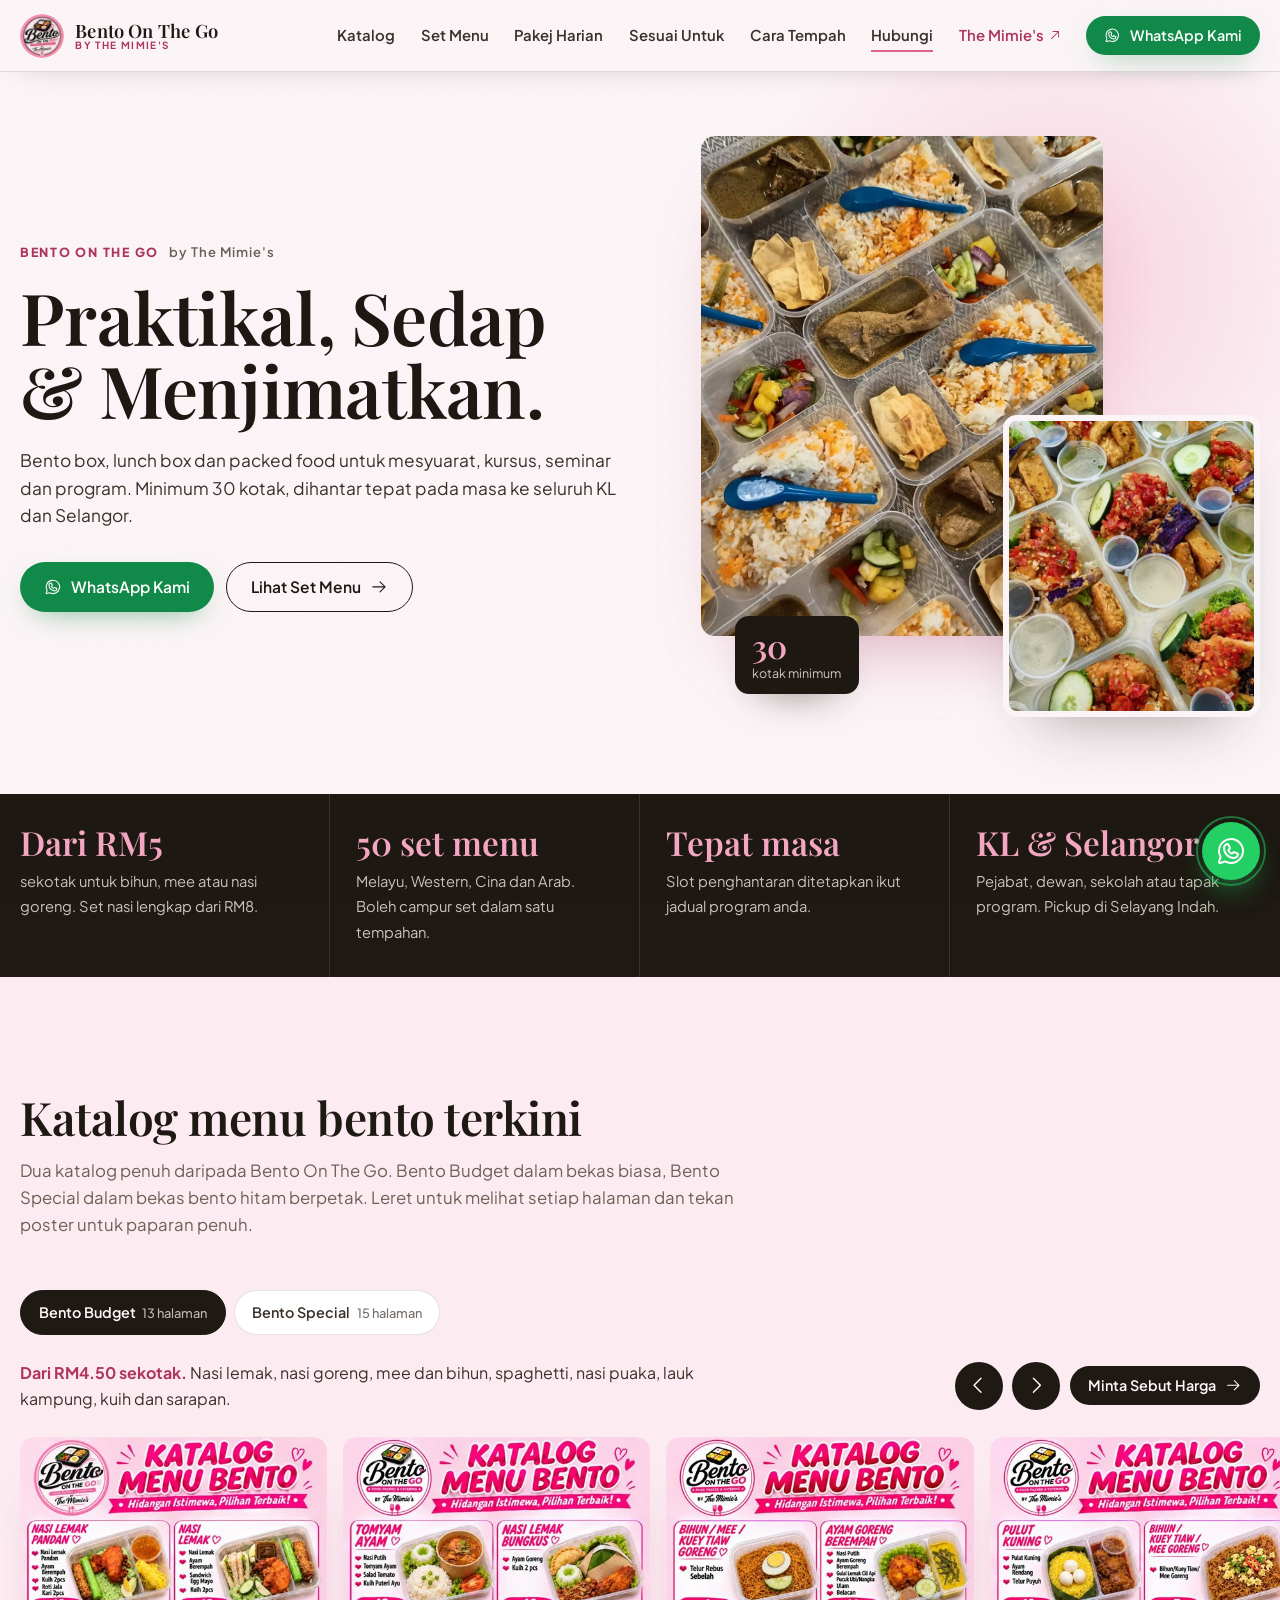
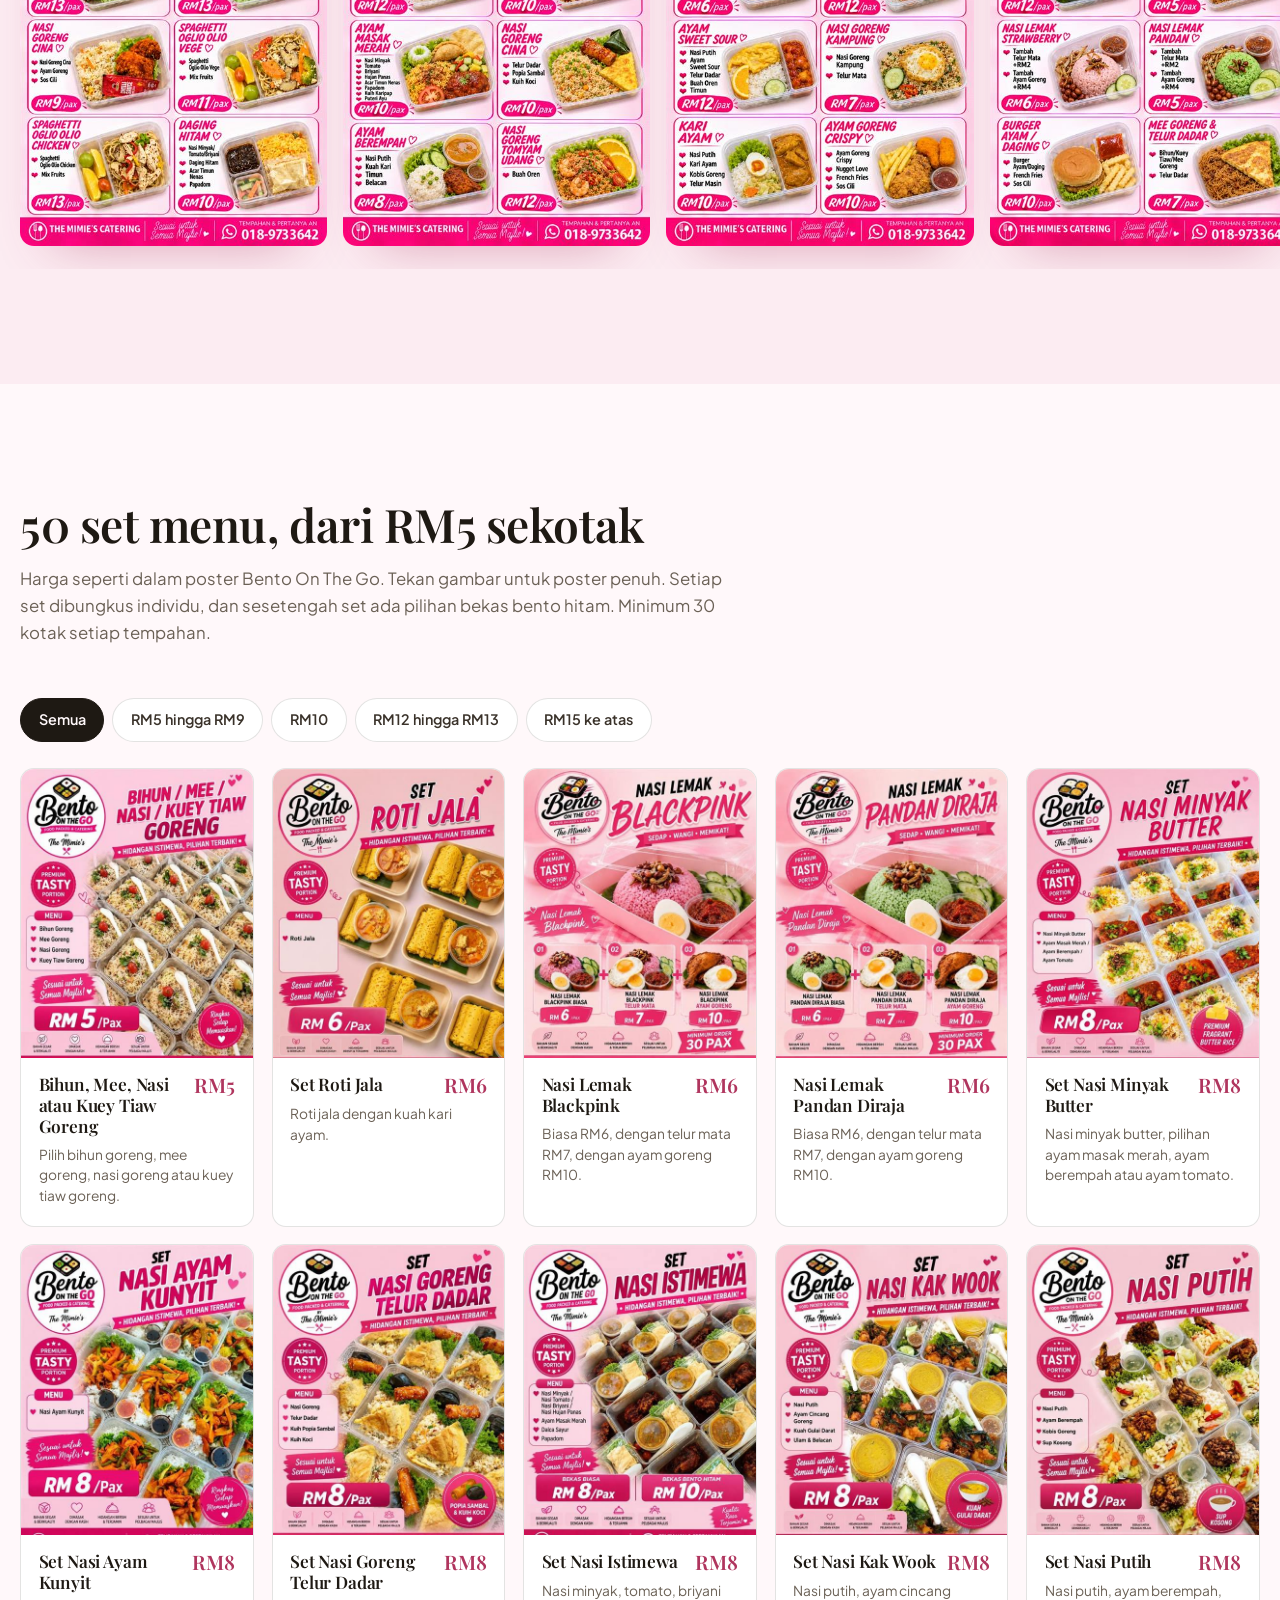
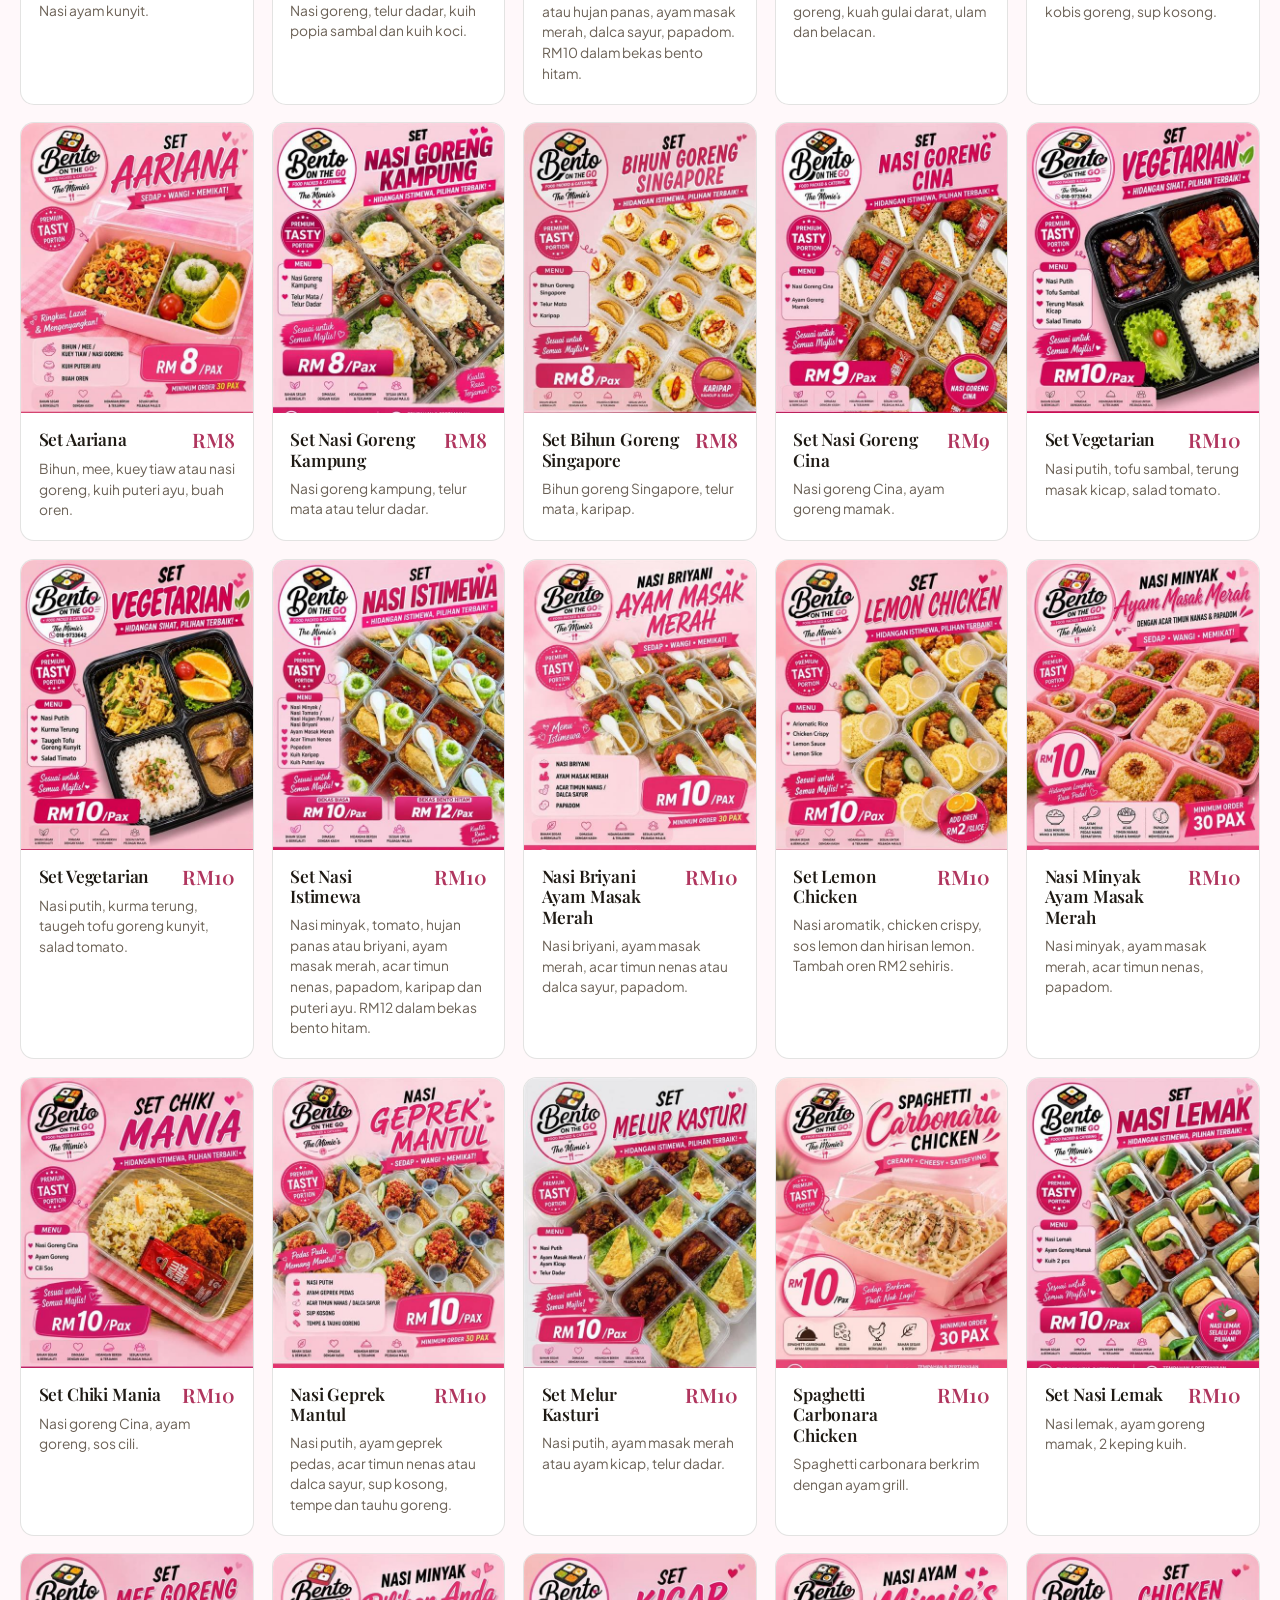
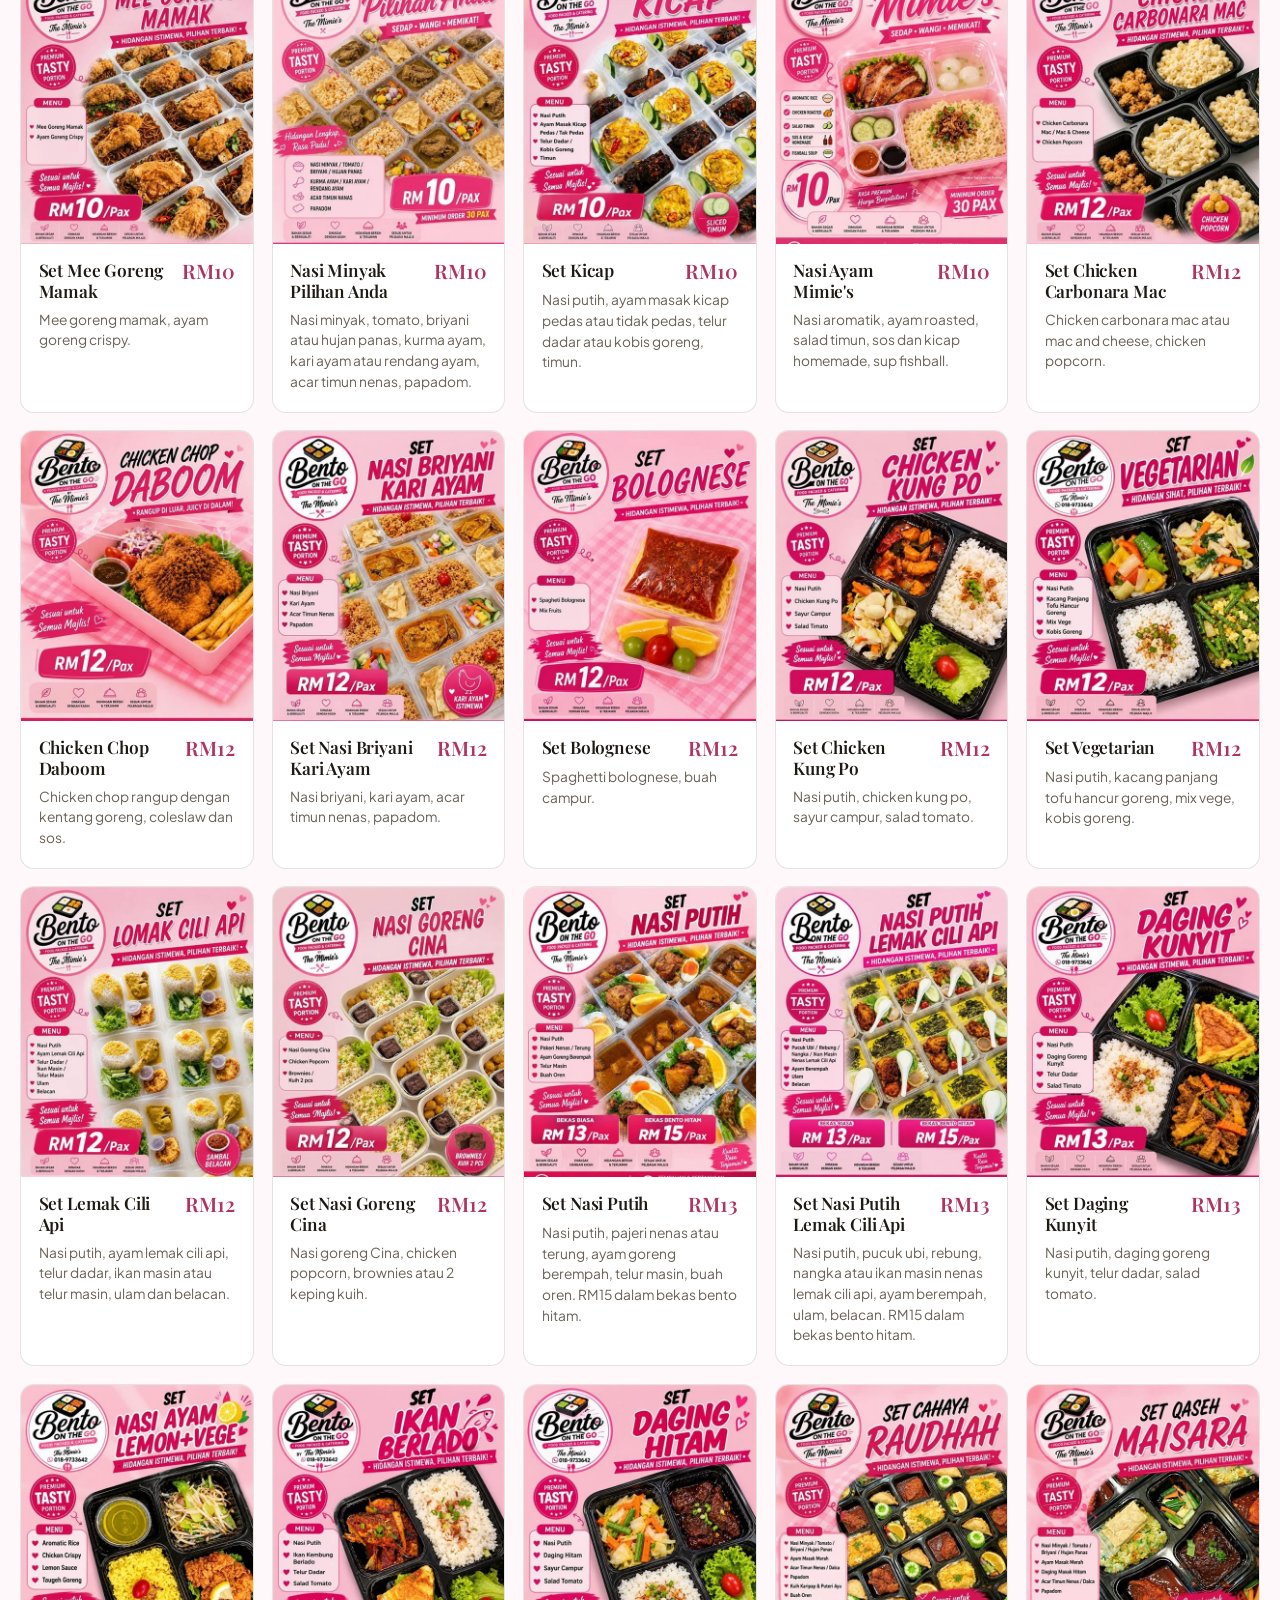
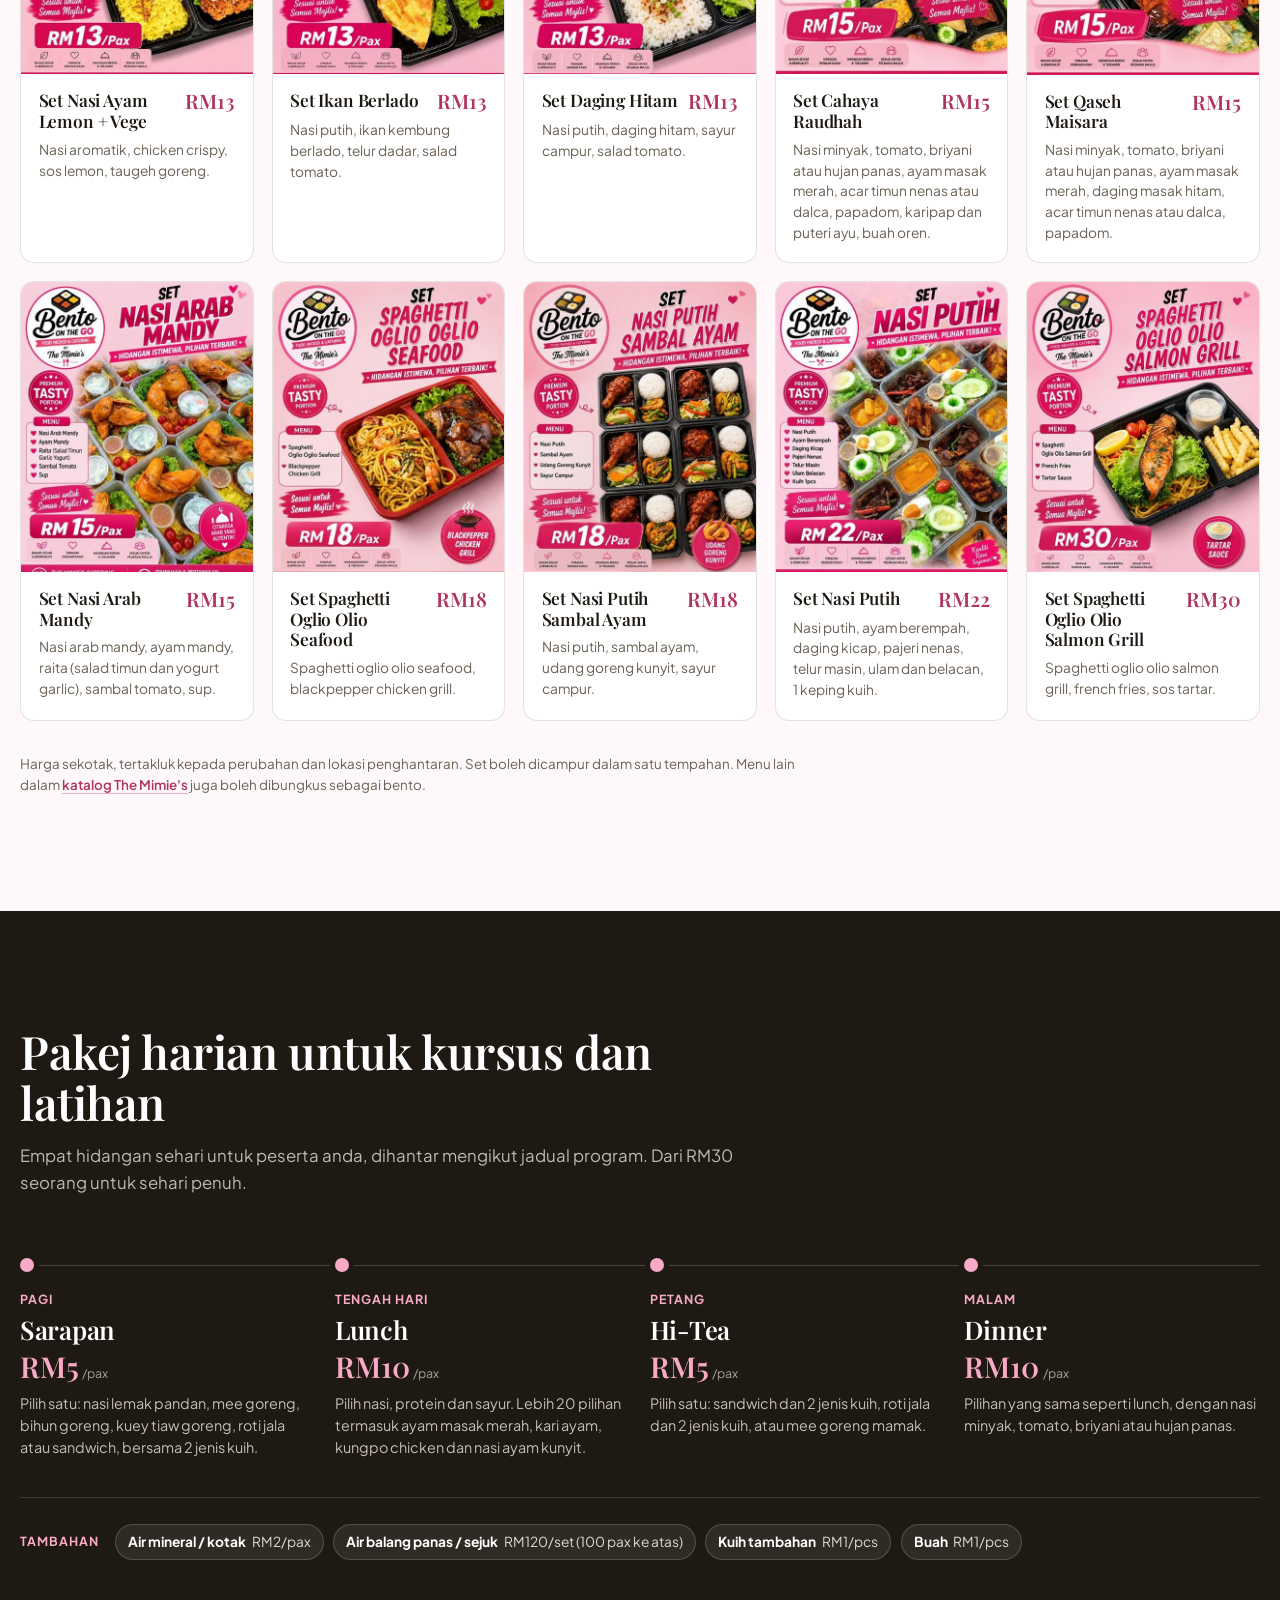
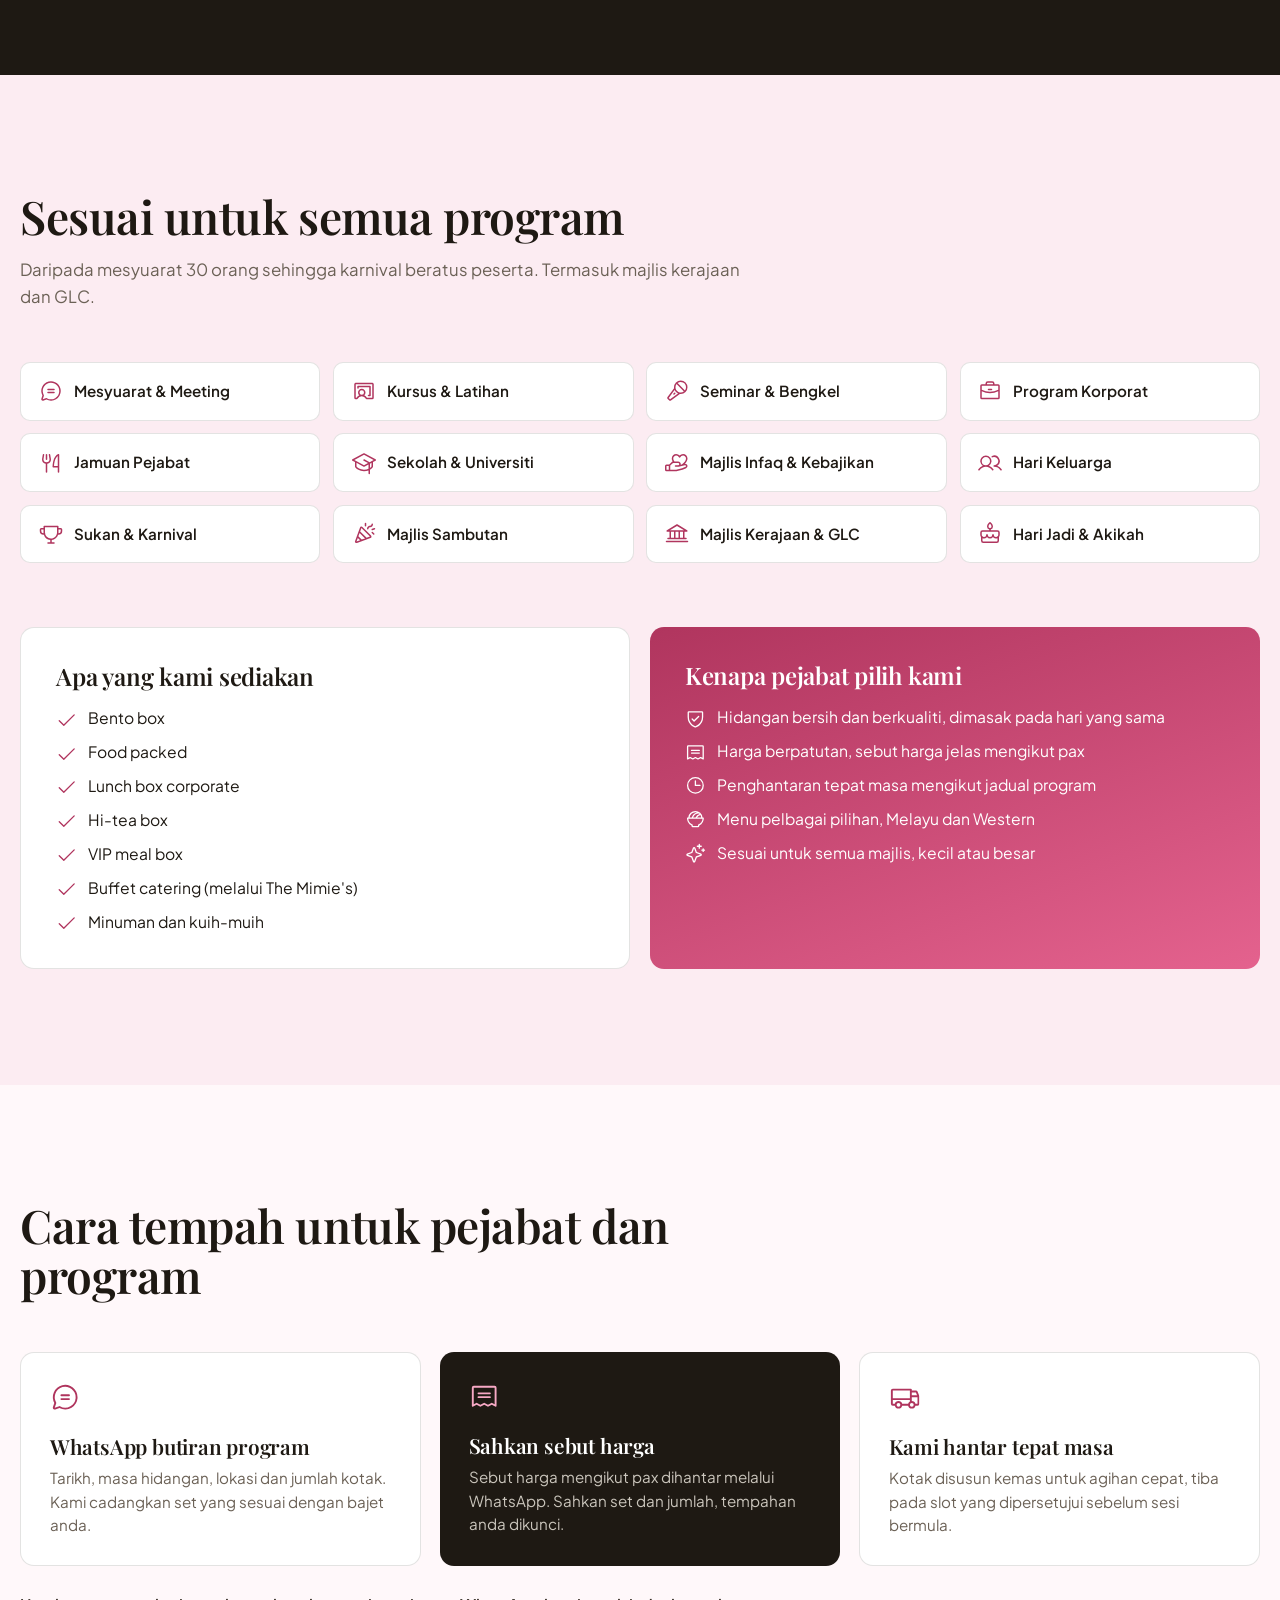
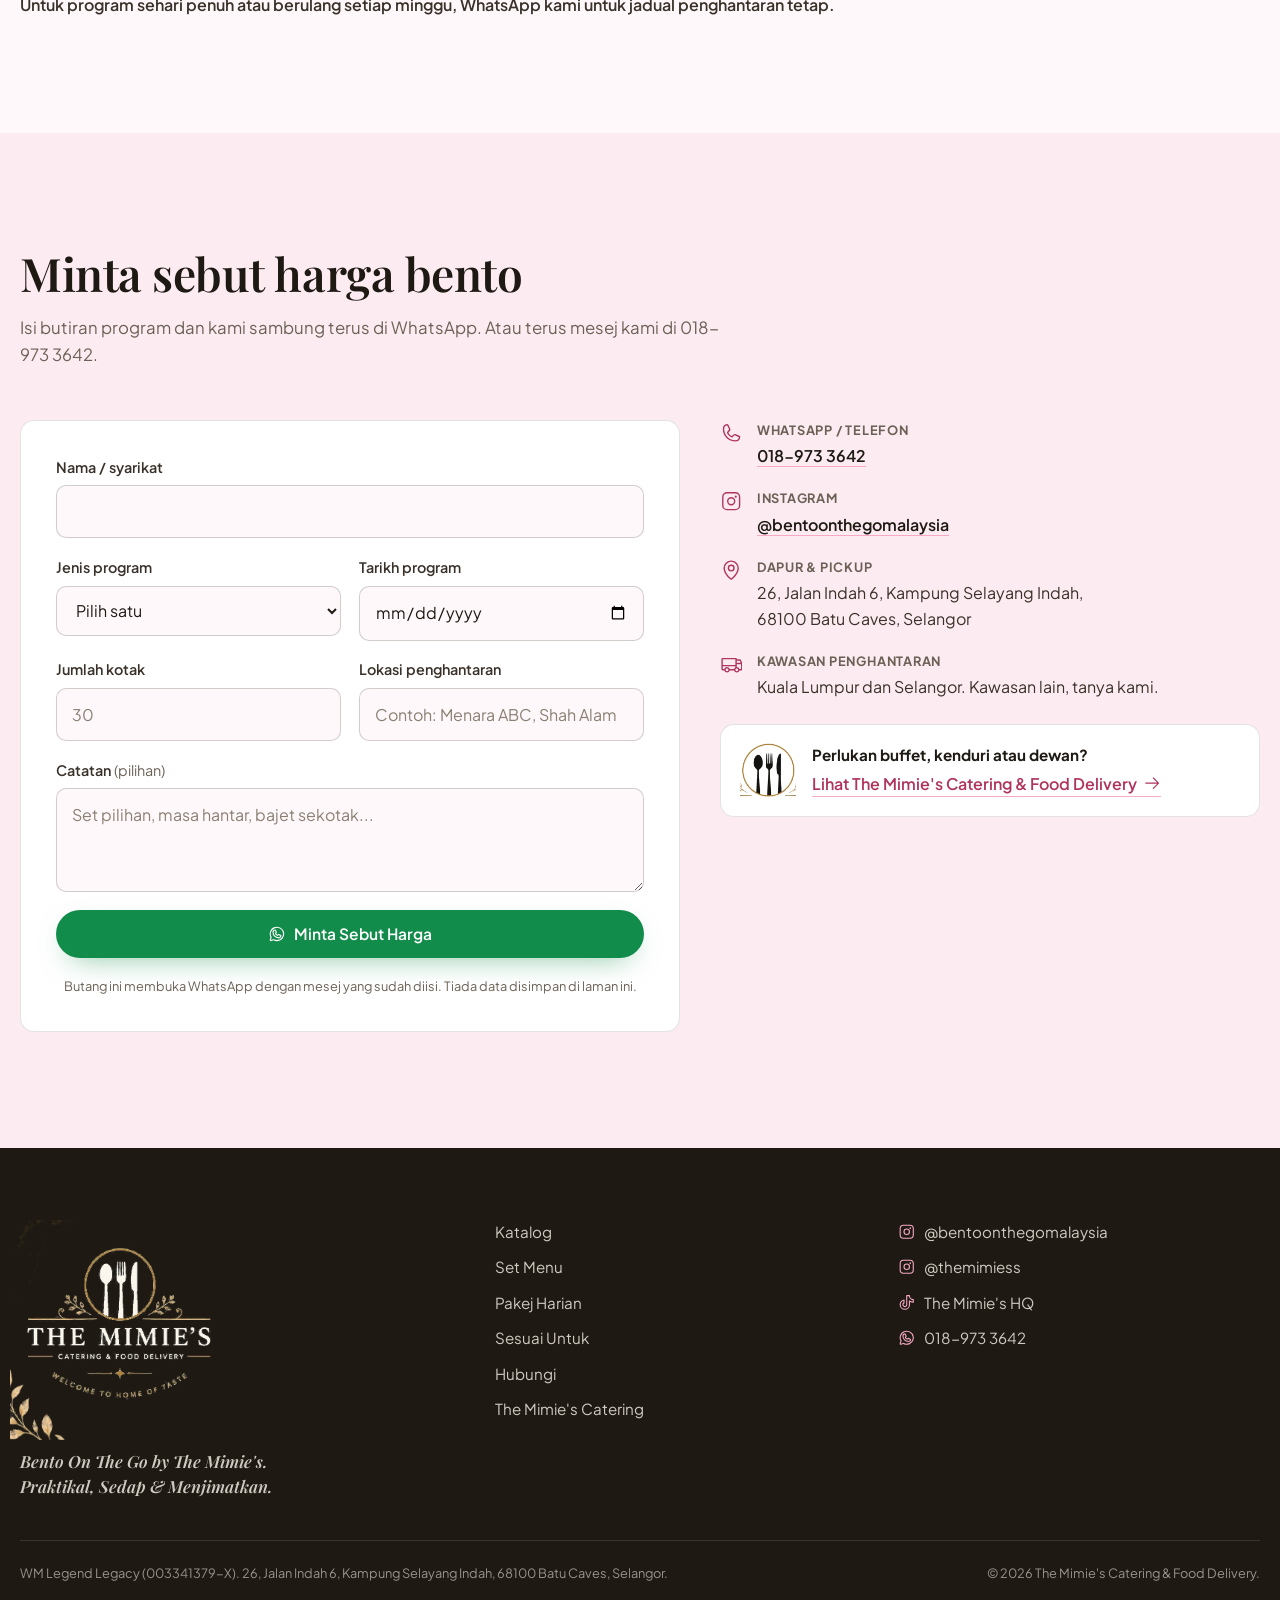
==== commit a729d5af: "v5: Bento Budget & Special catalogue, green and gold redesign of main page" ====
--- a/bento.html
+++ b/bento.html
@@ -4,8 +4,9 @@
   <meta charset="UTF-8">
   <meta name="viewport" content="width=device-width, initial-scale=1">
   <title>Bento On The Go by The Mimie's | Packed Food, Lunch Box & Bento Korporat KL Selangor</title>
-  <meta name="description" content="Bento On The Go by The Mimie's. Bento box, lunch box dan packed food untuk mesyuarat, kursus, seminar, program korporat, sekolah dan majlis di KL dan Selangor. 50 set menu dari RM5 sekotak, minimum 30 pax, penghantaran tepat masa. WhatsApp 018-973 3642.">
+  <meta name="description" content="Bento On The Go by The Mimie's. Bento box, lunch box dan packed food untuk mesyuarat, kursus, seminar, program korporat, sekolah dan majlis di KL dan Selangor. Katalog Bento Budget dan Bento Special serta 50 set menu dari RM4.50 sekotak, minimum 30 pax, penghantaran tepat masa. WhatsApp 018-973 3642.">
   <meta name="theme-color" content="#FFF8FA">
+  <link rel="canonical" href="https://themimiess.com/bento">
   <link rel="icon" type="image/png" sizes="256x256" href="favicon.png">
   <link rel="icon" type="image/png" sizes="32x32" href="favicon-32.png">
   <link rel="apple-touch-icon" href="favicon.png">
@@ -18,7 +19,8 @@
   <meta property="og:locale" content="ms_MY">
   <meta property="og:title" content="Bento On The Go by The Mimie's">
   <meta property="og:description" content="Praktikal, Sedap & Menjimatkan. Bento box dan packed food untuk mesyuarat, kursus, seminar dan program korporat di KL dan Selangor. Dari RM5 sekotak, minimum 30 pax.">
-  <meta property="og:image" content="bento-banner.jpg">
+  <meta property="og:url" content="https://themimiess.com/bento">
+  <meta property="og:image" content="https://themimiess.com/bento-banner.jpg">
   <meta property="og:site_name" content="The Mimie's Catering & Food Delivery">
   <meta name="twitter:card" content="summary_large_image">
 
@@ -34,7 +36,8 @@
     "servesCuisine": "Malay",
     "priceRange": "RM",
     "telephone": "+60189733642",
-    "image": "bento-banner.jpg",
+    "url": "https://themimiess.com/bento",
+    "image": "https://themimiess.com/bento-banner.jpg",
     "address": {
       "@type": "PostalAddress",
       "streetAddress": "26, Jalan Indah 6, Kampung Selayang Indah",
@@ -52,7 +55,7 @@
 
 <svg xmlns="http://www.w3.org/2000/svg" style="display:none" aria-hidden="true"><symbol id="i-arrow-right" viewBox="0 0 256 256"><path d="M221.66,133.66l-72,72a8,8,0,0,1-11.32-11.32L196.69,136H40a8,8,0,0,1,0-16H196.69L138.34,61.66a8,8,0,0,1,11.32-11.32l72,72A8,8,0,0,1,221.66,133.66Z"/></symbol><symbol id="i-arrow-up-right" viewBox="0 0 256 256"><path d="M200,64V168a8,8,0,0,1-16,0V83.31L69.66,197.66a8,8,0,0,1-11.32-11.32L172.69,72H88a8,8,0,0,1,0-16H192A8,8,0,0,1,200,64Z"/></symbol><symbol id="i-baby" viewBox="0 0 256 256"><path d="M92,140a12,12,0,1,1,12-12A12,12,0,0,1,92,140Zm72-24a12,12,0,1,0,12,12A12,12,0,0,0,164,116Zm-12.27,45.23a45,45,0,0,1-47.46,0,8,8,0,0,0-8.54,13.54,61,61,0,0,0,64.54,0,8,8,0,0,0-8.54-13.54ZM232,128A104,104,0,1,1,128,24,104.11,104.11,0,0,1,232,128Zm-16,0a88.11,88.11,0,0,0-84.09-87.91C120.32,56.38,120,71.88,120,72a8,8,0,0,0,16,0,8,8,0,0,1,16,0,24,24,0,0,1-48,0c0-.73.13-14.3,8.46-30.63A88,88,0,1,0,216,128Z"/></symbol><symbol id="i-bank" viewBox="0 0 256 256"><path d="M24,104H48v64H32a8,8,0,0,0,0,16H224a8,8,0,0,0,0-16H208V104h24a8,8,0,0,0,4.19-14.81l-104-64a8,8,0,0,0-8.38,0l-104,64A8,8,0,0,0,24,104Zm40,0H96v64H64Zm80,0v64H112V104Zm48,64H160V104h32ZM128,41.39,203.74,88H52.26ZM248,208a8,8,0,0,1-8,8H16a8,8,0,0,1,0-16H240A8,8,0,0,1,248,208Z"/></symbol><symbol id="i-bowl-food" viewBox="0 0 256 256"><path d="M224,104h-8.37a88,88,0,0,0-175.26,0H32a8,8,0,0,0-8,8,104.35,104.35,0,0,0,56,92.28V208a16,16,0,0,0,16,16h64a16,16,0,0,0,16-16v-3.72A104.35,104.35,0,0,0,232,112,8,8,0,0,0,224,104Zm-24.46,0H148.12a71.84,71.84,0,0,1,41.27-29.57A71.45,71.45,0,0,1,199.54,104ZM173.48,56.23q2.75,2.25,5.27,4.75a87.92,87.92,0,0,0-49.15,43H100.1A72.26,72.26,0,0,1,168,56C169.83,56,171.66,56.09,173.48,56.23ZM128,40a71.87,71.87,0,0,1,19,2.57A88.36,88.36,0,0,0,83.33,104H56.46A72.08,72.08,0,0,1,128,40Zm36.66,152A8,8,0,0,0,160,199.3V208H96v-8.7A8,8,0,0,0,91.34,192a88.29,88.29,0,0,1-51-72H215.63A88.29,88.29,0,0,1,164.66,192Z"/></symbol><symbol id="i-briefcase" viewBox="0 0 256 256"><path d="M216,56H176V48a24,24,0,0,0-24-24H104A24,24,0,0,0,80,48v8H40A16,16,0,0,0,24,72V200a16,16,0,0,0,16,16H216a16,16,0,0,0,16-16V72A16,16,0,0,0,216,56ZM96,48a8,8,0,0,1,8-8h48a8,8,0,0,1,8,8v8H96ZM216,72v41.61A184,184,0,0,1,128,136a184.07,184.07,0,0,1-88-22.38V72Zm0,128H40V131.64A200.19,200.19,0,0,0,128,152a200.25,200.25,0,0,0,88-20.37V200ZM104,112a8,8,0,0,1,8-8h32a8,8,0,0,1,0,16H112A8,8,0,0,1,104,112Z"/></symbol><symbol id="i-buildings" viewBox="0 0 256 256"><path d="M240,208H224V96a16,16,0,0,0-16-16H144V32a16,16,0,0,0-24.88-13.32L39.12,72A16,16,0,0,0,32,85.34V208H16a8,8,0,0,0,0,16H240a8,8,0,0,0,0-16ZM208,96V208H144V96ZM48,85.34,128,32V208H48ZM112,112v16a8,8,0,0,1-16,0V112a8,8,0,1,1,16,0Zm-32,0v16a8,8,0,0,1-16,0V112a8,8,0,1,1,16,0Zm0,56v16a8,8,0,0,1-16,0V168a8,8,0,0,1,16,0Zm32,0v16a8,8,0,0,1-16,0V168a8,8,0,0,1,16,0Z"/></symbol><symbol id="i-cake" viewBox="0 0 256 256"><path d="M232,112a24,24,0,0,0-24-24H136V79a32.06,32.06,0,0,0,24-31c0-28-26.44-45.91-27.56-46.66a8,8,0,0,0-8.88,0C122.44,2.09,96,20,96,48a32.06,32.06,0,0,0,24,31v9H48a24,24,0,0,0-24,24v23.33a40.84,40.84,0,0,0,8,24.24V200a24,24,0,0,0,24,24H200a24,24,0,0,0,24-24V159.57a40.84,40.84,0,0,0,8-24.24ZM112,48c0-13.57,10-24.46,16-29.79,6,5.33,16,16.22,16,29.79a16,16,0,0,1-32,0ZM40,112a8,8,0,0,1,8-8H208a8,8,0,0,1,8,8v23.33c0,13.25-10.46,24.31-23.32,24.66A24,24,0,0,1,168,136a8,8,0,0,0-16,0,24,24,0,0,1-48,0,8,8,0,0,0-16,0,24,24,0,0,1-24.68,24C50.46,159.64,40,148.58,40,135.33Zm160,96H56a8,8,0,0,1-8-8V172.56A38.77,38.77,0,0,0,62.88,176a39.69,39.69,0,0,0,29-11.31A40.36,40.36,0,0,0,96,160a40,40,0,0,0,64,0,40.36,40.36,0,0,0,4.13,4.67A39.67,39.67,0,0,0,192,176c.38,0,.76,0,1.14,0A38.77,38.77,0,0,0,208,172.56V200A8,8,0,0,1,200,208Z"/></symbol><symbol id="i-calendar-blank" viewBox="0 0 256 256"><path d="M208,32H184V24a8,8,0,0,0-16,0v8H88V24a8,8,0,0,0-16,0v8H48A16,16,0,0,0,32,48V208a16,16,0,0,0,16,16H208a16,16,0,0,0,16-16V48A16,16,0,0,0,208,32ZM72,48v8a8,8,0,0,0,16,0V48h80v8a8,8,0,0,0,16,0V48h24V80H48V48ZM208,208H48V96H208V208Z"/></symbol><symbol id="i-caret-left" viewBox="0 0 256 256"><path d="M165.66,202.34a8,8,0,0,1-11.32,11.32l-80-80a8,8,0,0,1,0-11.32l80-80a8,8,0,0,1,11.32,11.32L91.31,128Z"/></symbol><symbol id="i-caret-right" viewBox="0 0 256 256"><path d="M181.66,133.66l-80,80a8,8,0,0,1-11.32-11.32L164.69,128,90.34,53.66a8,8,0,0,1,11.32-11.32l80,80A8,8,0,0,1,181.66,133.66Z"/></symbol><symbol id="i-chalkboard-teacher" viewBox="0 0 256 256"><path d="M216,40H40A16,16,0,0,0,24,56V200a16,16,0,0,0,16,16H53.39a8,8,0,0,0,7.23-4.57,48,48,0,0,1,86.76,0,8,8,0,0,0,7.23,4.57H216a16,16,0,0,0,16-16V56A16,16,0,0,0,216,40ZM80,144a24,24,0,1,1,24,24A24,24,0,0,1,80,144Zm136,56H159.43a64.39,64.39,0,0,0-28.83-26.16,40,40,0,1,0-53.2,0A64.39,64.39,0,0,0,48.57,200H40V56H216ZM56,96V80a8,8,0,0,1,8-8H192a8,8,0,0,1,8,8v96a8,8,0,0,1-8,8H176a8,8,0,0,1,0-16h8V88H72v8a8,8,0,0,1-16,0Z"/></symbol><symbol id="i-chat-circle-text" viewBox="0 0 256 256"><path d="M168,112a8,8,0,0,1-8,8H96a8,8,0,0,1,0-16h64A8,8,0,0,1,168,112Zm-8,24H96a8,8,0,0,0,0,16h64a8,8,0,0,0,0-16Zm72-8A104,104,0,0,1,79.12,219.82L45.07,231.17a16,16,0,0,1-20.24-20.24l11.35-34.05A104,104,0,1,1,232,128Zm-16,0A88,88,0,1,0,51.81,172.06a8,8,0,0,1,.66,6.54L40,216,77.4,203.53a7.85,7.85,0,0,1,2.53-.42,8,8,0,0,1,4,1.08A88,88,0,0,0,216,128Z"/></symbol><symbol id="i-check" viewBox="0 0 256 256"><path d="M229.66,77.66l-128,128a8,8,0,0,1-11.32,0l-56-56a8,8,0,0,1,11.32-11.32L96,188.69,218.34,66.34a8,8,0,0,1,11.32,11.32Z"/></symbol><symbol id="i-clock" viewBox="0 0 256 256"><path d="M128,24A104,104,0,1,0,232,128,104.11,104.11,0,0,0,128,24Zm0,192a88,88,0,1,1,88-88A88.1,88.1,0,0,1,128,216Zm64-88a8,8,0,0,1-8,8H128a8,8,0,0,1-8-8V72a8,8,0,0,1,16,0v48h48A8,8,0,0,1,192,128Z"/></symbol><symbol id="i-coffee" viewBox="0 0 256 256"><path d="M80,56V24a8,8,0,0,1,16,0V56a8,8,0,0,1-16,0Zm40,8a8,8,0,0,0,8-8V24a8,8,0,0,0-16,0V56A8,8,0,0,0,120,64Zm32,0a8,8,0,0,0,8-8V24a8,8,0,0,0-16,0V56A8,8,0,0,0,152,64Zm96,56v8a40,40,0,0,1-37.51,39.91,96.59,96.59,0,0,1-27,40.09H208a8,8,0,0,1,0,16H32a8,8,0,0,1,0-16H56.54A96.3,96.3,0,0,1,24,136V88a8,8,0,0,1,8-8H208A40,40,0,0,1,248,120ZM200,96H40v40a80.27,80.27,0,0,0,45.12,72h69.76A80.27,80.27,0,0,0,200,136Zm32,24a24,24,0,0,0-16-22.62V136a95.78,95.78,0,0,1-1.2,15A24,24,0,0,0,232,128Z"/></symbol><symbol id="i-confetti" viewBox="0 0 256 256"><path d="M111.49,52.63a15.8,15.8,0,0,0-26,5.77L33,202.78A15.83,15.83,0,0,0,47.76,224a16,16,0,0,0,5.46-1l144.37-52.5a15.8,15.8,0,0,0,5.78-26Zm-8.33,135.21-35-35,13.16-36.21,58.05,58.05Zm-55,20,14-38.41,24.45,24.45ZM156,168.64,87.36,100l13-35.87,91.43,91.43ZM160,72a37.8,37.8,0,0,1,3.84-15.58C169.14,45.83,179.14,40,192,40c6.7,0,11-2.29,13.65-7.21A22,22,0,0,0,208,23.94,8,8,0,0,1,224,24c0,12.86-8.52,32-32,32-6.7,0-11,2.29-13.65,7.21A22,22,0,0,0,176,72.06,8,8,0,0,1,160,72ZM136,40V16a8,8,0,0,1,16,0V40a8,8,0,0,1-16,0Zm101.66,82.34a8,8,0,1,1-11.32,11.31l-16-16a8,8,0,0,1,11.32-11.32Zm4.87-42.75-24,8a8,8,0,0,1-5.06-15.18l24-8a8,8,0,0,1,5.06,15.18Z"/></symbol><symbol id="i-envelope-simple" viewBox="0 0 256 256"><path d="M224,48H32a8,8,0,0,0-8,8V192a16,16,0,0,0,16,16H216a16,16,0,0,0,16-16V56A8,8,0,0,0,224,48ZM203.43,64,128,133.15,52.57,64ZM216,192H40V74.19l82.59,75.71a8,8,0,0,0,10.82,0L216,74.19V192Z"/></symbol><symbol id="i-facebook-logo" viewBox="0 0 256 256"><path d="M128,24A104,104,0,1,0,232,128,104.11,104.11,0,0,0,128,24Zm8,191.63V152h24a8,8,0,0,0,0-16H136V112a16,16,0,0,1,16-16h16a8,8,0,0,0,0-16H152a32,32,0,0,0-32,32v24H96a8,8,0,0,0,0,16h24v63.63a88,88,0,1,1,16,0Z"/></symbol><symbol id="i-fork-knife" viewBox="0 0 256 256"><path d="M72,88V40a8,8,0,0,1,16,0V88a8,8,0,0,1-16,0ZM216,40V224a8,8,0,0,1-16,0V176H152a8,8,0,0,1-8-8,268.75,268.75,0,0,1,7.22-56.88c9.78-40.49,28.32-67.63,53.63-78.47A8,8,0,0,1,216,40ZM200,53.9c-32.17,24.57-38.47,84.42-39.7,106.1H200ZM119.89,38.69a8,8,0,1,0-15.78,2.63L112,88.63a32,32,0,0,1-64,0l7.88-47.31a8,8,0,1,0-15.78-2.63l-8,48A8.17,8.17,0,0,0,32,88a48.07,48.07,0,0,0,40,47.32V224a8,8,0,0,0,16,0V135.32A48.07,48.07,0,0,0,128,88a8.17,8.17,0,0,0-.11-1.31Z"/></symbol><symbol id="i-graduation-cap" viewBox="0 0 256 256"><path d="M251.76,88.94l-120-64a8,8,0,0,0-7.52,0l-120,64a8,8,0,0,0,0,14.12L32,117.87v48.42a15.91,15.91,0,0,0,4.06,10.65C49.16,191.53,78.51,216,128,216a130,130,0,0,0,48-8.76V240a8,8,0,0,0,16,0V199.51a115.63,115.63,0,0,0,27.94-22.57A15.91,15.91,0,0,0,224,166.29V117.87l27.76-14.81a8,8,0,0,0,0-14.12ZM128,200c-43.27,0-68.72-21.14-80-33.71V126.4l76.24,40.66a8,8,0,0,0,7.52,0L176,143.47v46.34C163.4,195.69,147.52,200,128,200Zm80-33.75a97.83,97.83,0,0,1-16,14.25V134.93l16-8.53ZM188,118.94l-.22-.13-56-29.87a8,8,0,0,0-7.52,14.12L171,128l-43,22.93L25,96,128,41.07,231,96Z"/></symbol><symbol id="i-hand-heart" viewBox="0 0 256 256"><path d="M230.33,141.06a24.34,24.34,0,0,0-18.61-4.77C230.5,117.33,240,98.48,240,80c0-26.47-21.29-48-47.46-48A47.58,47.58,0,0,0,156,48.75,47.58,47.58,0,0,0,119.46,32C93.29,32,72,53.53,72,80c0,11,3.24,21.69,10.06,33a31.87,31.87,0,0,0-14.75,8.4L44.69,144H16A16,16,0,0,0,0,160v40a16,16,0,0,0,16,16H120a7.93,7.93,0,0,0,1.94-.24l64-16a6.94,6.94,0,0,0,1.19-.4L226,182.82l.44-.2a24.6,24.6,0,0,0,3.93-41.56ZM119.46,48A31.15,31.15,0,0,1,148.6,67a8,8,0,0,0,14.8,0,31.15,31.15,0,0,1,29.14-19C209.59,48,224,62.65,224,80c0,19.51-15.79,41.58-45.66,63.9l-11.09,2.55A28,28,0,0,0,140,112H100.68C92.05,100.36,88,90.12,88,80,88,62.65,102.41,48,119.46,48ZM16,160H40v40H16Zm203.43,8.21-38,16.18L119,200H56V155.31l22.63-22.62A15.86,15.86,0,0,1,89.94,128H140a12,12,0,0,1,0,24H112a8,8,0,0,0,0,16h32a8.32,8.32,0,0,0,1.79-.2l67-15.41.31-.08a8.6,8.6,0,0,1,6.3,15.9Z"/></symbol><symbol id="i-house-line" viewBox="0 0 256 256"><path d="M240,208H224V136l2.34,2.34A8,8,0,0,0,237.66,127L139.31,28.68a16,16,0,0,0-22.62,0L18.34,127a8,8,0,0,0,11.32,11.31L32,136v72H16a8,8,0,0,0,0,16H240a8,8,0,0,0,0-16ZM48,120l80-80,80,80v88H160V152a8,8,0,0,0-8-8H104a8,8,0,0,0-8,8v56H48Zm96,88H112V160h32Z"/></symbol><symbol id="i-instagram-logo" viewBox="0 0 256 256"><path d="M128,80a48,48,0,1,0,48,48A48.05,48.05,0,0,0,128,80Zm0,80a32,32,0,1,1,32-32A32,32,0,0,1,128,160ZM176,24H80A56.06,56.06,0,0,0,24,80v96a56.06,56.06,0,0,0,56,56h96a56.06,56.06,0,0,0,56-56V80A56.06,56.06,0,0,0,176,24Zm40,152a40,40,0,0,1-40,40H80a40,40,0,0,1-40-40V80A40,40,0,0,1,80,40h96a40,40,0,0,1,40,40ZM192,76a12,12,0,1,1-12-12A12,12,0,0,1,192,76Z"/></symbol><symbol id="i-list" viewBox="0 0 256 256"><path d="M224,128a8,8,0,0,1-8,8H40a8,8,0,0,1,0-16H216A8,8,0,0,1,224,128ZM40,72H216a8,8,0,0,0,0-16H40a8,8,0,0,0,0,16ZM216,184H40a8,8,0,0,0,0,16H216a8,8,0,0,0,0-16Z"/></symbol><symbol id="i-map-pin" viewBox="0 0 256 256"><path d="M128,64a40,40,0,1,0,40,40A40,40,0,0,0,128,64Zm0,64a24,24,0,1,1,24-24A24,24,0,0,1,128,128Zm0-112a88.1,88.1,0,0,0-88,88c0,31.4,14.51,64.68,42,96.25a254.19,254.19,0,0,0,41.45,38.3,8,8,0,0,0,9.18,0A254.19,254.19,0,0,0,174,200.25c27.45-31.57,42-64.85,42-96.25A88.1,88.1,0,0,0,128,16Zm0,206c-16.53-13-72-60.75-72-118a72,72,0,0,1,144,0C200,161.23,144.53,209,128,222Z"/></symbol><symbol id="i-microphone-stage" viewBox="0 0 256 256"><path d="M168,16A72.07,72.07,0,0,0,96,88a73.29,73.29,0,0,0,.63,9.42L27.12,192.22A15.93,15.93,0,0,0,28.71,213L43,227.29a15.93,15.93,0,0,0,20.78,1.59l94.81-69.53A73.29,73.29,0,0,0,168,160a72,72,0,1,0,0-144Zm56,72a55.72,55.72,0,0,1-11.16,33.52L134.49,43.16A56,56,0,0,1,224,88ZM54.32,216,40,201.68,102.14,117A72.37,72.37,0,0,0,139,153.86ZM112,88a55.67,55.67,0,0,1,11.16-33.51l78.34,78.34A56,56,0,0,1,112,88Zm-2.35,58.34a8,8,0,0,1,0,11.31l-8,8a8,8,0,1,1-11.31-11.31l8-8A8,8,0,0,1,109.67,146.33Z"/></symbol><symbol id="i-package" viewBox="0 0 256 256"><path d="M223.68,66.15,135.68,18a15.88,15.88,0,0,0-15.36,0l-88,48.17a16,16,0,0,0-8.32,14v95.64a16,16,0,0,0,8.32,14l88,48.17a15.88,15.88,0,0,0,15.36,0l88-48.17a16,16,0,0,0,8.32-14V80.18A16,16,0,0,0,223.68,66.15ZM128,32l80.34,44-29.77,16.3-80.35-44ZM128,120,47.66,76l33.9-18.56,80.34,44ZM40,90l80,43.78v85.79L40,175.82Zm176,85.78h0l-80,43.79V133.82l32-17.51V152a8,8,0,0,0,16,0V107.55L216,90v85.77Z"/></symbol><symbol id="i-phone" viewBox="0 0 256 256"><path d="M222.37,158.46l-47.11-21.11-.13-.06a16,16,0,0,0-15.17,1.4,8.12,8.12,0,0,0-.75.56L134.87,160c-15.42-7.49-31.34-23.29-38.83-38.51l20.78-24.71c.2-.25.39-.5.57-.77a16,16,0,0,0,1.32-15.06l0-.12L97.54,33.64a16,16,0,0,0-16.62-9.52A56.26,56.26,0,0,0,32,80c0,79.4,64.6,144,144,144a56.26,56.26,0,0,0,55.88-48.92A16,16,0,0,0,222.37,158.46ZM176,208A128.14,128.14,0,0,1,48,80,40.2,40.2,0,0,1,82.87,40a.61.61,0,0,0,0,.12l21,47L83.2,111.86a6.13,6.13,0,0,0-.57.77,16,16,0,0,0-1,15.7c9.06,18.53,27.73,37.06,46.46,46.11a16,16,0,0,0,15.75-1.14,8.44,8.44,0,0,0,.74-.56L168.89,152l47,21.05h0s.08,0,.11,0A40.21,40.21,0,0,1,176,208Z"/></symbol><symbol id="i-presentation-chart" viewBox="0 0 256 256"><path d="M216,40H136V24a8,8,0,0,0-16,0V40H40A16,16,0,0,0,24,56V176a16,16,0,0,0,16,16H79.36L57.75,219a8,8,0,0,0,12.5,10l29.59-37h56.32l29.59,37a8,8,0,1,0,12.5-10l-21.61-27H216a16,16,0,0,0,16-16V56A16,16,0,0,0,216,40Zm0,136H40V56H216V176ZM104,120v24a8,8,0,0,1-16,0V120a8,8,0,0,1,16,0Zm32-16v40a8,8,0,0,1-16,0V104a8,8,0,0,1,16,0Zm32-16v56a8,8,0,0,1-16,0V88a8,8,0,0,1,16,0Z"/></symbol><symbol id="i-receipt" viewBox="0 0 256 256"><path d="M72,104a8,8,0,0,1,8-8h96a8,8,0,0,1,0,16H80A8,8,0,0,1,72,104Zm8,40h96a8,8,0,0,0,0-16H80a8,8,0,0,0,0,16ZM232,56V208a8,8,0,0,1-11.58,7.15L192,200.94l-28.42,14.21a8,8,0,0,1-7.16,0L128,200.94,99.58,215.15a8,8,0,0,1-7.16,0L64,200.94,35.58,215.15A8,8,0,0,1,24,208V56A16,16,0,0,1,40,40H216A16,16,0,0,1,232,56Zm-16,0H40V195.06l20.42-10.22a8,8,0,0,1,7.16,0L96,199.06l28.42-14.22a8,8,0,0,1,7.16,0L160,199.06l28.42-14.22a8,8,0,0,1,7.16,0L216,195.06Z"/></symbol><symbol id="i-shield-check" viewBox="0 0 256 256"><path d="M208,40H48A16,16,0,0,0,32,56v56c0,52.72,25.52,84.67,46.93,102.19,23.06,18.86,46,25.26,47,25.53a8,8,0,0,0,4.2,0c1-.27,23.91-6.67,47-25.53C198.48,196.67,224,164.72,224,112V56A16,16,0,0,0,208,40Zm0,72c0,37.07-13.66,67.16-40.6,89.42A129.3,129.3,0,0,1,128,223.62a128.25,128.25,0,0,1-38.92-21.81C61.82,179.51,48,149.3,48,112l0-56,160,0ZM82.34,141.66a8,8,0,0,1,11.32-11.32L112,148.69l50.34-50.35a8,8,0,0,1,11.32,11.32l-56,56a8,8,0,0,1-11.32,0Z"/></symbol><symbol id="i-sparkle" viewBox="0 0 256 256"><path d="M197.58,129.06,146,110l-19-51.62a15.92,15.92,0,0,0-29.88,0L78,110l-51.62,19a15.92,15.92,0,0,0,0,29.88L78,178l19,51.62a15.92,15.92,0,0,0,29.88,0L146,178l51.62-19a15.92,15.92,0,0,0,0-29.88ZM137,164.22a8,8,0,0,0-4.74,4.74L112,223.85,91.78,169A8,8,0,0,0,87,164.22L32.15,144,87,123.78A8,8,0,0,0,91.78,119L112,64.15,132.22,119a8,8,0,0,0,4.74,4.74L191.85,144ZM144,40a8,8,0,0,1,8-8h16V16a8,8,0,0,1,16,0V32h16a8,8,0,0,1,0,16H184V64a8,8,0,0,1-16,0V48H152A8,8,0,0,1,144,40ZM248,88a8,8,0,0,1-8,8h-8v8a8,8,0,0,1-16,0V96h-8a8,8,0,0,1,0-16h8V72a8,8,0,0,1,16,0v8h8A8,8,0,0,1,248,88Z"/></symbol><symbol id="i-star-four" viewBox="0 0 256 256"><path d="M229.5,113,166.06,89.94,143,26.5a16,16,0,0,0-30,0L89.94,89.94,26.5,113a16,16,0,0,0,0,30l63.44,23.07L113,229.5a16,16,0,0,0,30,0l23.07-63.44L229.5,143a16,16,0,0,0,0-30ZM157.08,152.3a8,8,0,0,0-4.78,4.78L128,223.9l-24.3-66.82a8,8,0,0,0-4.78-4.78L32.1,128l66.82-24.3a8,8,0,0,0,4.78-4.78L128,32.1l24.3,66.82a8,8,0,0,0,4.78,4.78L223.9,128Z"/></symbol><symbol id="i-tiktok-logo" viewBox="0 0 256 256"><path d="M224,72a48.05,48.05,0,0,1-48-48,8,8,0,0,0-8-8H128a8,8,0,0,0-8,8V156a20,20,0,1,1-28.57-18.08A8,8,0,0,0,96,130.69V88a8,8,0,0,0-9.4-7.88C50.91,86.48,24,119.1,24,156a76,76,0,0,0,152,0V116.29A103.25,103.25,0,0,0,224,128a8,8,0,0,0,8-8V80A8,8,0,0,0,224,72Zm-8,39.64a87.19,87.19,0,0,1-43.33-16.15A8,8,0,0,0,160,102v54a60,60,0,0,1-120,0c0-25.9,16.64-49.13,40-57.6v27.67A36,36,0,1,0,136,156V32h24.5A64.14,64.14,0,0,0,216,87.5Z"/></symbol><symbol id="i-trophy" viewBox="0 0 256 256"><path d="M232,64H208V48a8,8,0,0,0-8-8H56a8,8,0,0,0-8,8V64H24A16,16,0,0,0,8,80V96a40,40,0,0,0,40,40h3.65A80.13,80.13,0,0,0,120,191.61V216H96a8,8,0,0,0,0,16h64a8,8,0,0,0,0-16H136V191.58c31.94-3.23,58.44-25.64,68.08-55.58H208a40,40,0,0,0,40-40V80A16,16,0,0,0,232,64ZM48,120A24,24,0,0,1,24,96V80H48v32q0,4,.39,8Zm144-8.9c0,35.52-29,64.64-64,64.9a64,64,0,0,1-64-64V56H192ZM232,96a24,24,0,0,1-24,24h-.5a81.81,81.81,0,0,0,.5-8.9V80h24Z"/></symbol><symbol id="i-truck" viewBox="0 0 256 256"><path d="M255.42,117l-14-35A15.93,15.93,0,0,0,226.58,72H192V64a8,8,0,0,0-8-8H32A16,16,0,0,0,16,72V184a16,16,0,0,0,16,16H49a32,32,0,0,0,62,0h50a32,32,0,0,0,62,0h17a16,16,0,0,0,16-16V120A7.94,7.94,0,0,0,255.42,117ZM192,88h34.58l9.6,24H192ZM32,72H176v64H32ZM80,208a16,16,0,1,1,16-16A16,16,0,0,1,80,208Zm81-24H111a32,32,0,0,0-62,0H32V152H176v12.31A32.11,32.11,0,0,0,161,184Zm31,24a16,16,0,1,1,16-16A16,16,0,0,1,192,208Zm48-24H223a32.06,32.06,0,0,0-31-24V128h48Z"/></symbol><symbol id="i-users" viewBox="0 0 256 256"><path d="M117.25,157.92a60,60,0,1,0-66.5,0A95.83,95.83,0,0,0,3.53,195.63a8,8,0,1,0,13.4,8.74,80,80,0,0,1,134.14,0,8,8,0,0,0,13.4-8.74A95.83,95.83,0,0,0,117.25,157.92ZM40,108a44,44,0,1,1,44,44A44.05,44.05,0,0,1,40,108Zm210.14,98.7a8,8,0,0,1-11.07-2.33A79.83,79.83,0,0,0,172,168a8,8,0,0,1,0-16,44,44,0,1,0-16.34-84.87,8,8,0,1,1-5.94-14.85,60,60,0,0,1,55.53,105.64,95.83,95.83,0,0,1,47.22,37.71A8,8,0,0,1,250.14,206.7Z"/></symbol><symbol id="i-whatsapp-logo" viewBox="0 0 256 256"><path d="M187.58,144.84l-32-16a8,8,0,0,0-8,.5l-14.69,9.8a40.55,40.55,0,0,1-16-16l9.8-14.69a8,8,0,0,0,.5-8l-16-32A8,8,0,0,0,104,64a40,40,0,0,0-40,40,88.1,88.1,0,0,0,88,88,40,40,0,0,0,40-40A8,8,0,0,0,187.58,144.84ZM152,176a72.08,72.08,0,0,1-72-72A24,24,0,0,1,99.29,80.46l11.48,23L101,118a8,8,0,0,0-.73,7.51,56.47,56.47,0,0,0,30.15,30.15A8,8,0,0,0,138,155l14.61-9.74,23,11.48A24,24,0,0,1,152,176ZM128,24A104,104,0,0,0,36.18,176.88L24.83,210.93a16,16,0,0,0,20.24,20.24l34.05-11.35A104,104,0,1,0,128,24Zm0,192a87.87,87.87,0,0,1-44.06-11.81,8,8,0,0,0-6.54-.67L40,216,52.47,178.6a8,8,0,0,0-.66-6.54A88,88,0,1,1,128,216Z"/></symbol><symbol id="i-x" viewBox="0 0 256 256"><path d="M205.66,194.34a8,8,0,0,1-11.32,11.32L128,139.31,61.66,205.66a8,8,0,0,1-11.32-11.32L116.69,128,50.34,61.66A8,8,0,0,1,61.66,50.34L128,116.69l66.34-66.35a8,8,0,0,1,11.32,11.32L139.31,128Z"/></symbol></svg>
 
-<a class="skip-link" href="#set-menu">Langkau ke kandungan</a>
+<a class="skip-link" href="#katalog-bento">Langkau ke kandungan</a>
 <div id="top-sentinel" aria-hidden="true"></div>
 
 <!-- ============ NAV ============ -->
@@ -66,6 +69,7 @@
       </span>
     </a>
     <nav class="nav__links" id="nav-links" aria-label="Navigasi utama">
+      <a href="#katalog-bento">Katalog</a>
       <a href="#set-menu">Set Menu</a>
       <a href="#pakej-harian">Pakej Harian</a>
       <a href="#sesuai">Sesuai Untuk</a>
@@ -131,6 +135,130 @@
     <div class="fact reveal" style="--i:3">
       <strong>KL &amp; Selangor</strong>
       <span>Pejabat, dewan, sekolah atau tapak program. Pickup di Selayang Indah.</span>
+    </div>
+  </div>
+</section>
+
+<!-- ============ KATALOG MENU BENTO (Budget + Special posters, Nov 2026) ============ -->
+<section class="section section--alt" id="katalog-bento">
+  <div class="wrap">
+    <header class="section__head reveal">
+      <h2>Katalog menu bento terkini</h2>
+      <p>Dua katalog penuh daripada Bento On The Go. Bento Budget dalam bekas biasa, Bento Special dalam bekas bento hitam berpetak. Leret untuk melihat setiap halaman dan tekan poster untuk paparan penuh.</p>
+    </header>
+    <div class="bcat__tabs reveal" role="tablist" aria-label="Katalog bento">
+      <button class="filter bcat__tab" type="button" role="tab" id="btab-budget" aria-selected="true" aria-controls="bpanel-budget">Bento Budget<small>13 halaman</small></button>
+      <button class="filter bcat__tab" type="button" role="tab" id="btab-special" aria-selected="false" aria-controls="bpanel-special" tabindex="-1">Bento Special<small>15 halaman</small></button>
+    </div>
+  </div>
+
+  <div class="bpanel" role="tabpanel" id="bpanel-budget" aria-labelledby="btab-budget">
+    <div class="wrap bpanel__bar">
+      <p><b>Dari RM4.50 sekotak.</b> Nasi lemak, nasi goreng, mee dan bihun, spaghetti, nasi puaka, lauk kampung, kuih dan sarapan.</p>
+      <div class="bpanel__actions">
+        <button class="rail-btn" type="button" data-rail="prev" aria-controls="rail-budget" aria-label="Halaman sebelumnya"><svg class="ic" aria-hidden="true"><use href="#i-caret-left"/></svg></button>
+        <button class="rail-btn" type="button" data-rail="next" aria-controls="rail-budget" aria-label="Halaman seterusnya"><svg class="ic" aria-hidden="true"><use href="#i-caret-right"/></svg></button>
+        <a class="btn btn--dark btn--sm" href="#hubungi" data-katalog="Katalog Bento Budget">Minta Sebut Harga<svg class="ic" aria-hidden="true"><use href="#i-arrow-right"/></svg></a>
+      </div>
+    </div>
+    <div class="prail" id="rail-budget" role="region" aria-label="Poster katalog Bento Budget" tabindex="0" data-lb>
+      <button class="prail__item" type="button" data-full="bento-budget-01.jpg" data-caption="Bento Budget, halaman 1 dari 13">
+        <img src="bento-budget-01-thumb.jpg" alt="Katalog Bento Budget halaman 1: Nasi Lemak Pandan RM13, Nasi Lemak RM13, Nasi Goreng Cina RM9, Spaghetti Oglio Olio Vege RM11, Spaghetti Oglio Olio Chicken RM13, Daging Hitam RM10" loading="lazy" width="480" height="640">
+      </button>
+      <button class="prail__item" type="button" data-full="bento-budget-02.jpg" data-caption="Bento Budget, halaman 2 dari 13">
+        <img src="bento-budget-02-thumb.jpg" alt="Katalog Bento Budget halaman 2: Tomyam Ayam RM12, Nasi Lemak Bungkus RM10, Ayam Masak Merah RM10, Nasi Goreng Cina RM10, Ayam Berempah RM8, Nasi Goreng Tomyam Udang RM12" loading="lazy" width="480" height="640">
+      </button>
+      <button class="prail__item" type="button" data-full="bento-budget-03.jpg" data-caption="Bento Budget, halaman 3 dari 13">
+        <img src="bento-budget-03-thumb.jpg" alt="Katalog Bento Budget halaman 3: Bihun/Mee/Kuey Tiaw Goreng RM6, Ayam Goreng Berempah RM12, Ayam Sweet Sour RM12, Nasi Goreng Kampung RM7, Kari Ayam RM10, Ayam Goreng Crispy RM10" loading="lazy" width="480" height="640">
+      </button>
+      <button class="prail__item" type="button" data-full="bento-budget-04.jpg" data-caption="Bento Budget, halaman 4 dari 13">
+        <img src="bento-budget-04-thumb.jpg" alt="Katalog Bento Budget halaman 4: Pulut Kuning RM12, Bihun/Kuey Tiaw/Mee Goreng RM5, Nasi Lemak Strawberry RM6, Nasi Lemak Pandan RM5, Burger Ayam/Daging RM10, Mee Goreng &amp; Telur Dadar RM7" loading="lazy" width="480" height="640">
+      </button>
+      <button class="prail__item" type="button" data-full="bento-budget-05.jpg" data-caption="Bento Budget, halaman 5 dari 13">
+        <img src="bento-budget-05-thumb.jpg" alt="Katalog Bento Budget halaman 5: Nasi Briyani RM9, Chicken Lemon RM10, Dry Chicken Tomyam RM10, Spicy Chicken Korea RM10, Chicken Buttermilk RM10, Nasi Goreng Kampung RM8" loading="lazy" width="480" height="640">
+      </button>
+      <button class="prail__item" type="button" data-full="bento-budget-06.jpg" data-caption="Bento Budget, halaman 6 dari 13">
+        <img src="bento-budget-06-thumb.jpg" alt="Katalog Bento Budget halaman 6: Rendang Daging Negeri Sembilan RM13, Sup Ayam RM10, Spaghetti Carbonara Chicken RM10, Satay &amp; Popia Sambal RM7, Nasi Ambeng RM12, Nasi Ayam Geprek RM12" loading="lazy" width="480" height="640">
+      </button>
+      <button class="prail__item" type="button" data-full="bento-budget-07.jpg" data-caption="Bento Budget, halaman 7 dari 13">
+        <img src="bento-budget-07-thumb.jpg" alt="Katalog Bento Budget halaman 7: Lemon Chicken Rice RM10, Nasi Kak Wook RM8, Ayam Kicap RM8, Ayam Masak Merah RM10, Ayam Kunyit RM8, Bihun &amp; Ayam Popcorn RM10" loading="lazy" width="480" height="640">
+      </button>
+      <button class="prail__item" type="button" data-full="bento-budget-08.jpg" data-caption="Bento Budget, halaman 8 dari 13">
+        <img src="bento-budget-08-thumb.jpg" alt="Katalog Bento Budget halaman 8: Mee Kari RM8, Bihun Goreng RM10, Spaghetti Oglio Olio RM20, Spaghetti Bolognese RM18, Nasi Goreng Cina RM15, Garden Salad with Chicken Breast RM15" loading="lazy" width="480" height="640">
+      </button>
+      <button class="prail__item" type="button" data-full="bento-budget-09.jpg" data-caption="Bento Budget, halaman 9 dari 13">
+        <img src="bento-budget-09-thumb.jpg" alt="Katalog Bento Budget halaman 9: Mee Goreng Mamak RM9, Ayam Kurma RM10, Ayam Lemak Cili Api RM12, Nasi Pilihan Ayam Merah RM10, Nasi Ayam RM8, Ayam Masak Merah RM8" loading="lazy" width="480" height="640">
+      </button>
+      <button class="prail__item" type="button" data-full="bento-budget-10.jpg" data-caption="Bento Budget, halaman 10 dari 13">
+        <img src="bento-budget-10-thumb.jpg" alt="Katalog Bento Budget halaman 10: Daging Kicap RM12, Butter Rice RM12, Kuey Tiaw Goreng RM11, Kuih 3 pcs RM4.50, Bubur Pulut Hitam/Bubur Kacang Hijau RM10, Egg Mayo Sandwich RM6.50" loading="lazy" width="480" height="640">
+      </button>
+      <button class="prail__item" type="button" data-full="bento-budget-11.jpg" data-caption="Bento Budget, halaman 11 dari 13">
+        <img src="bento-budget-11-thumb.jpg" alt="Katalog Bento Budget halaman 11: Lemang RM13, Nasi Impit &amp; Ketupat Palas RM15, Wantan Goreng RM8, Ikan Rebus Goreng RM16, Bihun Goreng RM14, Chicken Kungpo RM12" loading="lazy" width="480" height="640">
+      </button>
+      <button class="prail__item" type="button" data-full="bento-budget-12.jpg" data-caption="Bento Budget, halaman 12 dari 13">
+        <img src="bento-budget-12-thumb.jpg" alt="Katalog Bento Budget halaman 12: Spaghetti Goreng Kampung RM10, Garlic Bread RM8, Spaghetti Oglio Olio RM16, Nasi Puaka Ayam RM10, Nasi Puaka Puyuh RM12, Nasi Puaka Keli RM12" loading="lazy" width="480" height="640">
+      </button>
+      <button class="prail__item" type="button" data-full="bento-budget-13.jpg" data-caption="Bento Budget, halaman 13 dari 13">
+        <img src="bento-budget-13-thumb.jpg" alt="Katalog Bento Budget halaman 13: Pakej James Bond RM18, Bihun Goreng RM8, Spaghetti Oglio Olio RM18, Nasi Goreng Cina/Kampung RM15, Nasi Impit RM12, Nasi Lemak Biasa/Pandan RM10" loading="lazy" width="480" height="640">
+      </button>
+    </div>
+  </div>
+
+  <div class="bpanel" role="tabpanel" id="bpanel-special" aria-labelledby="btab-special" hidden>
+    <div class="wrap bpanel__bar">
+      <p><b>Dari RM10 sekotak.</b> Lauk utama dalam bekas berpetak, termasuk dua halaman vegetarian, set kanak-kanak dan set perayaan.</p>
+      <div class="bpanel__actions">
+        <button class="rail-btn" type="button" data-rail="prev" aria-controls="rail-special" aria-label="Halaman sebelumnya"><svg class="ic" aria-hidden="true"><use href="#i-caret-left"/></svg></button>
+        <button class="rail-btn" type="button" data-rail="next" aria-controls="rail-special" aria-label="Halaman seterusnya"><svg class="ic" aria-hidden="true"><use href="#i-caret-right"/></svg></button>
+        <a class="btn btn--dark btn--sm" href="#hubungi" data-katalog="Katalog Bento Special">Minta Sebut Harga<svg class="ic" aria-hidden="true"><use href="#i-arrow-right"/></svg></a>
+      </div>
+    </div>
+    <div class="prail" id="rail-special" role="region" aria-label="Poster katalog Bento Special" tabindex="0" data-lb>
+      <button class="prail__item" type="button" data-full="bento-special-01.jpg" data-caption="Bento Special, halaman 1 dari 15">
+        <img src="bento-special-01-thumb.jpg" alt="Katalog Bento Special halaman 1: Rendang Daging RM15, Nasi Minyak Ayam Merah RM12, Kari Ayam Kentang RM16, Nasi Pilihan Kari Ayam RM13, Ayam Goreng &amp; Dalca RM12, Spaghetti Seafood &amp; Chicken Chop RM22" loading="lazy" width="480" height="640">
+      </button>
+      <button class="prail__item" type="button" data-full="bento-special-02.jpg" data-caption="Bento Special, halaman 2 dari 15">
+        <img src="bento-special-02-thumb.jpg" alt="Katalog Bento Special halaman 2: Nasi Tomato/Nasi Minyak RM12, Ayam Goreng Berempah RM12, Tenggiri Kicap RM17, Daging Masak Hitam RM12, Sambal Udang RM16, Chicken Garlic Sesame RM18" loading="lazy" width="480" height="640">
+      </button>
+      <button class="prail__item" type="button" data-full="bento-special-03.jpg" data-caption="Bento Special, halaman 3 dari 15">
+        <img src="bento-special-03-thumb.jpg" alt="Katalog Bento Special halaman 3: Pakej James Bond RM20, Nasi Briyani RM12, Nasi Tomato RM12, Nasi Minyak RM12, Ayam Berlado RM15, Spicy Chicken Wing (tanya harga)" loading="lazy" width="480" height="640">
+      </button>
+      <button class="prail__item" type="button" data-full="bento-special-04.jpg" data-caption="Bento Special, halaman 4 dari 15">
+        <img src="bento-special-04-thumb.jpg" alt="Katalog Bento Special halaman 4: Kurma Ayam RM12, Chicken Kungpo RM12, Daging Kunyit RM12, Ayam Kicap RM12, Ayam Lemak Cili Api RM12, Bihun Singapore RM18" loading="lazy" width="480" height="640">
+      </button>
+      <button class="prail__item" type="button" data-full="bento-special-05.jpg" data-caption="Bento Special, halaman 5 dari 15">
+        <img src="bento-special-05-thumb.jpg" alt="Katalog Bento Special halaman 5: Daging Masak Merah RM13, Chicken Soy Sauce RM12, Ayam Goreng &amp; Gulai Lemak RM13, Asam Pedas Ayam RM13, Daging Harimau Menangis RM15, Dry Chicken Kungpo RM15" loading="lazy" width="480" height="640">
+      </button>
+      <button class="prail__item" type="button" data-full="bento-special-06.jpg" data-caption="Bento Special, halaman 6 dari 15">
+        <img src="bento-special-06-thumb.jpg" alt="Katalog Bento Special halaman 6: Bihun &amp; Chicken Dry Tomyam RM15, Nasi Arab Mandy RM13, Lala Kam Heong/Sweet Sour RM15, Briyani Ayam Merah RM12, Kari Terung Daging RM13, Briyani Chicken Dry Chili RM12" loading="lazy" width="480" height="640">
+      </button>
+      <button class="prail__item" type="button" data-full="bento-special-07.jpg" data-caption="Bento Special, halaman 7 dari 15">
+        <img src="bento-special-07-thumb.jpg" alt="Katalog Bento Special halaman 7: Nasi Lemak Strawberry RM12, Ayam Merah &amp; Udang Kunyit RM18, Ayam Merah &amp; Pakchoy RM15, Ayam Bali &amp; Kobis Lemak RM12, Nasi Lemak Ayam Goreng RM10, Ayam Bali &amp; Taugeh Sawi RM12" loading="lazy" width="480" height="640">
+      </button>
+      <button class="prail__item" type="button" data-full="bento-special-08.jpg" data-caption="Bento Special, halaman 8 dari 15">
+        <img src="bento-special-08-thumb.jpg" alt="Katalog Bento Special halaman 8: Nasi Ayam RM12, Dry Chicken Sweet Sour RM12, Chicken Mushroom RM12, Daging Blackpepper RM15, Nasi Kuning Gulai Padang RM13, Prawn Buttermilk RM17" loading="lazy" width="480" height="640">
+      </button>
+      <button class="prail__item" type="button" data-full="bento-special-09.jpg" data-caption="Bento Special, halaman 9 dari 15">
+        <img src="bento-special-09-thumb.jpg" alt="Katalog Bento Special halaman 9: Ayam Goreng &amp; Pajeri RM12, Ikan Kembung Berlado RM13, Spaghetti Meatball RM18, Lala Kam Heong/Sweet Sour RM13, Nasi Hujan Panas RM18, Chicken Tomato RM12" loading="lazy" width="480" height="640">
+      </button>
+      <button class="prail__item" type="button" data-full="bento-special-10.jpg" data-caption="Bento Special, halaman 10 dari 15">
+        <img src="bento-special-10-thumb.jpg" alt="Katalog Bento Special halaman 10: Chicken Blackpepper RM13, Chicken Crispy Lemon RM13, Chicken Buttermilk RM15, Rendang Ayam Negeri Sembilan RM13, Sambal Sotong Ring RM15, Ayam Halia RM12" loading="lazy" width="480" height="640">
+      </button>
+      <button class="prail__item" type="button" data-full="bento-special-11.jpg" data-caption="Bento Special, halaman 11 dari 15, vegetarian">
+        <img src="bento-special-11-thumb.jpg" alt="Katalog Bento Special halaman 11, vegetarian: Peria Lemak Kuning RM12, Kari Tauhu RM12, Tauhu Sweet Sour RM15, Nasi Tomato RM15, Tauhu Tempe Sambal RM12, Tauhu Tempe Kicap RM12" loading="lazy" width="480" height="640">
+      </button>
+      <button class="prail__item" type="button" data-full="bento-special-12.jpg" data-caption="Bento Special, halaman 12 dari 15, vegetarian">
+        <img src="bento-special-12-thumb.jpg" alt="Katalog Bento Special halaman 12, vegetarian: Kurma Terung RM12, Capsicum Crunchy RM12, Terung Kicap RM12, Tofu Lemak Kuning RM12, Bihun Goreng Vege RM13, Tofu Tempe Sauce Thai RM12" loading="lazy" width="480" height="640">
+      </button>
+      <button class="prail__item" type="button" data-full="bento-special-13.jpg" data-caption="Bento Special, halaman 13 dari 15, set kanak-kanak dan set istimewa">
+        <img src="bento-special-13-thumb.jpg" alt="Katalog Bento Special halaman 13, set kanak-kanak dan set istimewa: Biskut Legend (kids meal) RM12, Chicken Sweet Sour (kids meal) RM15, Bihun Goreng (kids meal) RM15, Deepavali Treat RM20, Special Treat RM28, Special Treat RM28" loading="lazy" width="480" height="640">
+      </button>
+      <button class="prail__item" type="button" data-full="bento-special-14.jpg" data-caption="Bento Special, halaman 14 dari 15, set perayaan">
+        <img src="bento-special-14-thumb.jpg" alt="Katalog Bento Special halaman 14, set perayaan: CNY Treat RM30, CNY/Christmas Treat RM38, CNY/Christmas Treat RM38, CNY/Christmas Treat RM30, Chicken Roasted RM20, Kids Meal RM15" loading="lazy" width="480" height="640">
+      </button>
+      <button class="prail__item" type="button" data-full="bento-special-15.jpg" data-caption="Bento Special, halaman 15 dari 15, termasuk Set Lebaran">
+        <img src="bento-special-15-thumb.jpg" alt="Katalog Bento Special halaman 15, termasuk Set Lebaran: Chicken Chop/Grill RM15, Set Lebaran (2 bekas) RM30, Set Lebaran RM18, Nasi Minyak RM16, Nasi Lemak Pandan RM12, Nasi Kerabu RM15" loading="lazy" width="480" height="640">
+      </button>
     </div>
   </div>
 </section>
@@ -837,6 +965,7 @@
       <p>Bento On The Go by The Mimie's.<br>Praktikal, Sedap &amp; Menjimatkan.</p>
     </div>
     <nav class="footer__nav" aria-label="Pautan laman">
+      <a href="#katalog-bento">Katalog</a>
       <a href="#set-menu">Set Menu</a>
       <a href="#pakej-harian">Pakej Harian</a>
       <a href="#sesuai">Sesuai Untuk</a>
--- a/styles.css
+++ b/styles.css
@@ -1,10 +1,12 @@
 /* =========================================================
    The Mimie's Catering & Food Delivery
-   Palette: pink / blush / charcoal, shared by The Mimie's and
-   Bento On The Go (client request, Oct 2026). The token names
-   (--gold etc.) are kept from the original cream-gold palette:
-   cream #FBF6EC, cream-2 #F3EBDB, cream-3 #EADFCB, gold #B8924F,
-   gold-2 #D5B57A, gold-deep #8E6B2E. Swap the values back to revert.
+   Two themes share this file through the colour tokens below:
+   - :root      Bento On The Go pink (bento.html, and the default).
+   - .mimie-page The Mimie's deep green and gold from the 2026 company
+                 profile (index.html, <body class="mimie-page">). Its
+                 tokens and overrides are in the last block of this file.
+   Token names (--gold, --ink...) are historical: on the pink theme
+   --gold is pink, on the green theme --ink is deep green.
    ========================================================= */
 
 @font-face {
@@ -223,7 +225,9 @@
 .section__head h2 { font-size: clamp(1.9rem, 3.6vw, 2.9rem); }
 .section__head p { margin-top: 1rem; color: var(--muted); font-size: 1.05rem; max-width: 62ch; }
 
-/* ---------- Bento (services) ---------- */
+/* ---------- Bento (services, index.html) ----------
+   6 cells. Desktop 12 cols x 3 rows: tall cell (4 cols x 3 rows) on the left,
+   then 5+3, 3+5 and 8 on the right. Tablet 6 cols x 4 rows. Phone 1 col. */
 .bento {
   display: grid; gap: 1.1rem;
   grid-template-columns: repeat(12, 1fr);
@@ -236,11 +240,12 @@
   transition: transform .5s var(--ease), box-shadow .5s var(--ease);
 }
 .bento__cell:hover { transform: translateY(-4px); box-shadow: 0 30px 50px -30px rgba(30, 25, 19, .35); }
-.bento__cell--lg { grid-column: span 4; grid-row: span 2; }
+.bento__cell--lg { grid-column: span 4; grid-row: span 3; }
 .bento__cell:nth-child(2) { grid-column: span 5; }
 .bento__cell:nth-child(3) { grid-column: span 3; }
 .bento__cell:nth-child(4) { grid-column: span 3; }
-.bento__cell--wide { grid-column: span 5; }
+.bento__cell:nth-child(5) { grid-column: span 5; }
+.bento__cell--wide { grid-column: span 8; }
 .bento__cell--img img { position: absolute; inset: 0; width: 100%; height: 100%; object-fit: cover; transition: transform 1.2s var(--ease); }
 .bento__cell--img:hover img { transform: scale(1.05); }
 .bento__cell--img::after {
@@ -265,12 +270,12 @@
   .bento { grid-template-columns: repeat(6, 1fr); grid-auto-rows: 230px; }
   .bento__cell--lg { grid-column: span 3; grid-row: span 2; }
   .bento__cell:nth-child(2) { grid-column: span 3; }
-  .bento__cell:nth-child(3), .bento__cell:nth-child(4) { grid-column: span 3; }
+  .bento__cell:nth-child(3), .bento__cell:nth-child(4), .bento__cell:nth-child(5) { grid-column: span 3; }
   .bento__cell--wide { grid-column: span 6; }
 }
 @media (max-width: 600px) {
   .bento { grid-template-columns: 1fr; grid-auto-rows: auto; }
-  .bento__cell, .bento__cell--lg, .bento__cell:nth-child(2), .bento__cell:nth-child(3), .bento__cell:nth-child(4), .bento__cell--wide { grid-column: 1; grid-row: auto; min-height: 240px; }
+  .bento__cell, .bento__cell--lg, .bento__cell:nth-child(2), .bento__cell:nth-child(3), .bento__cell:nth-child(4), .bento__cell:nth-child(5), .bento__cell--wide { grid-column: 1; grid-row: auto; min-height: 240px; }
   .bento__cell--img { min-height: 320px; }
 }
 
@@ -329,16 +334,20 @@
 .katalog-sec { background: var(--ink); color: var(--cream); }
 .katalog-sec .section__head h2 { color: #fff; }
 .katalog-sec .section__head p, .katalog-sec .fineprint { color: rgba(251, 246, 236, .7); }
-.katalog { display: grid; grid-template-columns: 270px minmax(0, 1fr); gap: clamp(1.6rem, 4vw, 3.5rem); align-items: start; }
-.katalog__nav { display: flex; flex-direction: column; gap: .25rem; position: sticky; top: calc(var(--nav-h) + 1.2rem); }
-.katalog__group { margin: 1.1rem 1rem .3rem; font-size: .8rem; font-weight: 700; color: var(--gold-2); }
+.katalog { display: grid; grid-template-columns: 300px minmax(0, 1fr); gap: clamp(1.6rem, 4vw, 3.5rem); align-items: start; }
+/* 12 tabs: one line each so the sticky list fits short laptop screens; scrolls itself if it still does not */
+.katalog__nav {
+  display: flex; flex-direction: column; gap: .2rem; position: sticky; top: calc(var(--nav-h) + 1.2rem);
+  max-height: calc(100vh - var(--nav-h) - 2.4rem); overflow-y: auto; overscroll-behavior: contain; scrollbar-width: thin;
+}
+.katalog__group { margin: .9rem 1rem .25rem; font-size: .8rem; font-weight: 700; color: var(--gold-2); }
 .ktab {
-  display: flex; flex-direction: column; align-items: flex-start; gap: .1rem; width: 100%;
-  padding: .7rem 1rem; border-radius: var(--radius-sm); text-align: left; color: rgba(251, 246, 236, .82);
+  display: flex; align-items: baseline; justify-content: space-between; gap: .8rem; width: 100%;
+  padding: .55rem 1rem; border-radius: var(--radius-sm); text-align: left; color: rgba(251, 246, 236, .82);
   transition: background .25s, color .25s, border-color .25s;
 }
-.ktab strong { font-family: var(--font-display); font-weight: 600; font-size: 1.1rem; line-height: 1.25; }
-.ktab span { font-size: .8rem; color: rgba(251, 246, 236, .5); white-space: nowrap; }
+.ktab strong { min-width: 0; font-family: var(--font-display); font-weight: 600; font-size: 1.02rem; line-height: 1.25; }
+.ktab span { flex: none; font-size: .78rem; color: rgba(251, 246, 236, .5); white-space: nowrap; }
 .ktab:hover { background: rgba(251, 246, 236, .07); color: #fff; }
 .ktab[aria-selected="true"] { background: var(--gold); color: var(--ink); }
 .ktab[aria-selected="true"] span { color: rgba(30, 25, 19, .72); }
@@ -355,7 +364,10 @@
 .katalog-sec .price-chip b { color: #fff; }
 
 .kposters { display: grid; grid-template-columns: repeat(var(--cols, 3), minmax(0, 1fr)); gap: 1.1rem; align-items: start; }
-.kposters--narrow { max-width: 720px; }
+/* Five posters: two large on top, three below, no empty cells */
+.kposters--5 { grid-template-columns: repeat(6, minmax(0, 1fr)); }
+.kposters--5 > :nth-child(-n+2) { grid-column: span 3; }
+.kposters--5 > :nth-child(n+3) { grid-column: span 2; }
 .kposter { display: flex; flex-direction: column; gap: .75rem; padding: 0; text-align: left; }
 .kposter--wide { grid-column: span 2; }
 .kposter__img { display: block; overflow: hidden; border-radius: var(--radius-sm); background: rgba(251, 246, 236, .06); }
@@ -373,7 +385,7 @@
 @media (max-width: 1000px) {
   .katalog { grid-template-columns: minmax(0, 1fr); }
   .katalog__nav {
-    position: static; flex-direction: row; gap: .5rem; overflow-x: auto; padding-bottom: .4rem;
+    position: static; flex-direction: row; gap: .5rem; overflow-x: auto; overflow-y: hidden; max-height: none; padding-bottom: .4rem;
     scrollbar-width: none; overscroll-behavior-x: contain;
     -webkit-mask-image: linear-gradient(90deg, #000 88%, transparent); mask-image: linear-gradient(90deg, #000 88%, transparent);
   }
@@ -391,7 +403,6 @@
   .kposters { display: flex; gap: .8rem; overflow-x: auto; scroll-snap-type: x mandatory; padding-bottom: .6rem; overscroll-behavior-x: contain; }
   .kposter { flex: 0 0 78%; scroll-snap-align: start; }
   .kposter--wide { flex-basis: 92%; }
-  .kposters--narrow { max-width: none; }
   .kpanel--single { grid-template-columns: minmax(0, 1fr); }
   .kpanel--single .kposters { order: 0; display: grid; overflow: visible; padding-bottom: 0; }
 }
@@ -450,18 +461,34 @@
 @media (max-width: 960px) { .gallery { grid-template-columns: repeat(3, 1fr); grid-auto-rows: 190px; } }
 @media (max-width: 560px) { .gallery { grid-template-columns: repeat(2, 1fr); grid-auto-rows: 160px; } }
 
-/* ---------- Maklum balas (customer feedback band) ---------- */
+/* ---------- Maklum balas (customer feedback rail) ---------- */
 .feedback { background: var(--gold-2); }
-.feedback__grid { display: grid; grid-template-columns: minmax(0, .8fr) minmax(0, 1.2fr); gap: clamp(2rem, 5vw, 4.5rem); align-items: center; }
-.feedback__poster { display: block; width: 100%; max-width: 400px; padding: 0; overflow: hidden; border-radius: var(--radius); box-shadow: 0 40px 70px -40px rgba(30, 25, 19, .65); }
-.feedback__poster img { width: 100%; transition: transform .8s var(--ease); }
-.feedback__poster:hover img { transform: scale(1.03); }
-.feedback__text h2 { font-size: clamp(2rem, 4vw, 3.2rem); }
-.feedback__text p { margin-top: 1.1rem; color: var(--ink-2); font-size: 1.05rem; line-height: 1.7; max-width: 54ch; }
-.feedback__link { display: inline-flex; align-items: center; gap: .35rem; margin-top: 1.4rem; font-weight: 700; border-bottom: 1.5px solid var(--ink); }
-@media (max-width: 800px) {
-  .feedback__grid { grid-template-columns: minmax(0, 1fr); }
-  .feedback__poster { max-width: 340px; }
+.feedback__head { display: flex; align-items: flex-end; justify-content: space-between; gap: 1.5rem; margin-bottom: clamp(1.8rem, 3vw, 2.6rem); }
+.feedback__head h2 { font-size: clamp(2rem, 4vw, 3.2rem); max-width: 20ch; }
+.feedback__head p { margin-top: 1rem; color: var(--ink-2); font-size: 1.05rem; line-height: 1.7; max-width: 62ch; }
+.feedback__ctrl { display: flex; gap: .5rem; flex: none; }
+/* Round prev/next buttons for horizontal rails (feedback here, poster rails on bento.html) */
+.feedback__btn, .rail-btn { width: 48px; height: 48px; border-radius: 50%; display: grid; place-items: center; background: var(--ink); color: var(--cream); transition: transform .25s var(--ease), background .25s; }
+.feedback__btn:hover, .rail-btn:hover { background: var(--ink-2); transform: translateY(-2px); }
+.feedback__btn .ic, .rail-btn .ic { width: 1.4rem; height: 1.4rem; }
+/* Full-bleed rail; side padding lines the first poster up with .wrap */
+.feedback__rail {
+  --gutter: max(1.25rem, (100% - var(--wrap)) / 2);
+  display: flex; gap: 1rem; overflow-x: auto; overscroll-behavior-x: contain;
+  scroll-snap-type: x proximity; scroll-padding-inline: var(--gutter);
+  padding: .4rem var(--gutter) 1.2rem;
+  scrollbar-width: thin; scrollbar-color: var(--gold-deep) transparent;
+}
+.feedback__rail:focus-visible { outline-offset: -3px; }
+.feedback__item { display: block; flex: none; height: clamp(300px, 32vw, 440px); padding: 0; overflow: hidden; border-radius: var(--radius); scroll-snap-align: start; background: var(--cream); box-shadow: 0 30px 50px -35px rgba(30, 25, 19, .6); }
+.feedback__item img { height: 100%; width: auto; max-width: none; transition: transform .8s var(--ease); }
+.feedback__item:hover img { transform: scale(1.03); }
+.feedback__link { display: inline-flex; align-items: center; gap: .35rem; margin-top: 1rem; font-weight: 700; border-bottom: 1.5px solid var(--ink); }
+@media (max-width: 640px) {
+  .feedback__head { flex-direction: column; align-items: flex-start; }
+  .feedback__ctrl { display: none; }
+  .feedback__rail { --gutter: .75rem; }
+  .feedback__item { height: 360px; }
 }
 
 /* ---------- Steps ---------- */
@@ -564,7 +591,7 @@
   .wa-float::before { animation: none; }
   .reveal { opacity: 1; transform: none; transition: none; }
   .panel, .kpanel { animation: none; }
-  .bento__cell, .pkg, .gallery__item img, .kposter__img img, .feedback__poster img, .btn { transition: none; }
+  .bento__cell, .pkg, .gallery__item img, .kposter__img img, .feedback__item img, .feedback__btn, .set__poster img, .btn { transition: none; }
 }
 
 /* =========================================================
@@ -608,19 +635,58 @@
 .filter { padding: .6rem 1.1rem; border-radius: 999px; font-weight: 600; font-size: .9rem; color: var(--ink-2); border: 1px solid var(--line); background: #fff; transition: background .25s, color .25s, border-color .25s; }
 .filter:hover { border-color: var(--gold); }
 .filter.is-active { background: var(--ink); color: var(--cream); border-color: var(--ink); }
-.sets { display: grid; grid-template-columns: repeat(4, 1fr); gap: 1.1rem; }
+.sets { display: grid; grid-template-columns: repeat(5, minmax(0, 1fr)); gap: 1.1rem; }
 .set { background: #fff; border: 1px solid var(--line); border-radius: var(--radius); overflow: hidden; display: flex; flex-direction: column; transition: transform .45s var(--ease), box-shadow .45s var(--ease); }
 .set:hover { transform: translateY(-4px); box-shadow: 0 30px 50px -32px rgba(176, 53, 94, .35); }
 .set[hidden] { display: none; }
-.set img { width: 100%; aspect-ratio: 4 / 3; object-fit: cover; transform: scale(1.02); }
+/* Poster thumbnail (top 4:5 of the client poster); tap opens the full poster */
+.set__poster { display: block; width: 100%; padding: 0; overflow: hidden; background: var(--cream-2); }
+.set__poster img { width: 100%; aspect-ratio: 4 / 5; object-fit: cover; transition: transform .8s var(--ease); }
+.set:hover .set__poster img { transform: scale(1.03); }
 .set__body { padding: 1rem 1.1rem 1.2rem; display: flex; flex-direction: column; gap: .5rem; flex: 1; }
 .set__head { display: flex; align-items: flex-start; justify-content: space-between; gap: .6rem; }
 .set__head h3 { font-size: 1.08rem; line-height: 1.2; }
 .set__price { flex: none; font-family: var(--font-display); font-size: 1.25rem; color: var(--gold-deep); line-height: 1.1; white-space: nowrap; }
 .set__body p { font-size: .86rem; color: var(--muted); line-height: 1.5; }
-@media (max-width: 1100px) { .sets { grid-template-columns: repeat(3, 1fr); } }
-@media (max-width: 760px) { .sets { grid-template-columns: repeat(2, 1fr); gap: .8rem; } .set__body { padding: .85rem .9rem 1rem; } .set__head h3 { font-size: 1rem; } }
-@media (max-width: 400px) { .sets { grid-template-columns: 1fr; } }
+@media (max-width: 1200px) { .sets { grid-template-columns: repeat(4, minmax(0, 1fr)); } }
+@media (max-width: 1000px) { .sets { grid-template-columns: repeat(3, minmax(0, 1fr)); } }
+@media (max-width: 760px) {
+  .sets { grid-template-columns: repeat(2, minmax(0, 1fr)); gap: .8rem; }
+  .set__body { padding: .8rem .85rem .95rem; }
+  .set__head { flex-direction: column; gap: .15rem; }
+  .set__head h3 { font-size: .98rem; }
+  /* Full menu is on the poster; keep cards short on phones */
+  .set__body p { display: -webkit-box; -webkit-line-clamp: 3; -webkit-box-orient: vertical; overflow: hidden; }
+}
+.fineprint a { color: var(--gold-deep); font-weight: 600; border-bottom: 1px solid var(--gold-2); }
+
+/* Katalog menu bento: two tabs, each a full-bleed rail of the client's catalogue posters */
+.bcat__tabs { display: flex; flex-wrap: wrap; gap: .5rem; }
+.bcat__tab small { font-size: .8rem; font-weight: 500; opacity: .7; margin-left: .4rem; }
+.bcat__tab[aria-selected="true"] { background: var(--ink); color: var(--cream); border-color: var(--ink); }
+.bpanel { margin-top: 1.6rem; animation: fade .5s var(--ease); }
+.bpanel[hidden] { display: none; }
+.bpanel__bar { display: flex; align-items: center; justify-content: space-between; gap: 1rem 1.5rem; flex-wrap: wrap; margin-bottom: 1.2rem; }
+.bpanel__bar p { color: var(--ink-2); max-width: 62ch; }
+.bpanel__bar p b { color: var(--gold-deep); }
+.bpanel__actions { display: flex; align-items: center; gap: .6rem; }
+.prail {
+  --gutter: max(1.25rem, (100% - var(--wrap)) / 2);
+  display: flex; gap: 1rem; overflow-x: auto; overscroll-behavior-x: contain;
+  scroll-snap-type: x proximity; scroll-padding-inline: var(--gutter);
+  padding: .4rem var(--gutter) 1.4rem;
+  scrollbar-width: thin; scrollbar-color: var(--gold-deep) transparent;
+}
+.prail:focus-visible { outline-offset: -3px; }
+.prail__item { flex: none; width: clamp(250px, 24vw, 330px); padding: 0; overflow: hidden; border-radius: var(--radius); scroll-snap-align: start; background: #fff; box-shadow: 0 30px 50px -34px rgba(176, 53, 94, .45); }
+.prail__item img { width: 100%; aspect-ratio: 3 / 4; object-fit: cover; transition: transform .8s var(--ease); }
+.prail__item:hover img { transform: scale(1.03); }
+@media (max-width: 640px) {
+  .prail { --gutter: .75rem; }
+  .prail__item { width: 76vw; }
+  .bpanel__actions .rail-btn { display: none; }
+  .bcat__tab small { display: none; }
+}
 
 /* Day schedule (ink section) */
 .day { background: var(--ink); color: var(--cream); }
@@ -680,5 +746,175 @@
 
 @media (prefers-reduced-motion: reduce) {
   .eyebrow, .bhero__title, .bhero__sub, .bhero__cta, .collage { animation: none; opacity: 1; transform: none; }
-  .set, .filter, .btn--outline { transition: none; }
-}
+  .set, .filter, .btn--outline, .prail__item img, .rail-btn { transition: none; }
+  .bpanel { animation: none; }
+}
+
+/* =========================================================
+   THE MIMIE'S (index.html): 2026 company profile look.
+   Deep green and gold with ivory reading sections and the TM
+   monogram. Colours sampled from the profile: page #081710,
+   card #102419, emerald rule #205C43, gold from the TM logo.
+   Everything here is scoped to .mimie-page, so bento.html is untouched.
+   ========================================================= */
+.mimie-page {
+  --cream: #F7F3E8;
+  --cream-2: #EEE7D5;
+  --cream-3: #E2D7BC;
+  --gold: #C9A45C;
+  --gold-2: #E3C88F;
+  --gold-deep: #7A5B20;
+  --ink: #0A1A13;
+  --ink-2: #1D3A2D;
+  --muted: #56655B;
+  --line: rgba(10, 26, 19, 0.12);
+  --emerald: #205C43;
+  --panel: #10261B;
+  --hair: rgba(201, 164, 92, .38);
+}
+.mimie-page ::selection { background: var(--gold-2); color: var(--ink); }
+.mimie-page :focus-visible { outline-color: var(--gold-deep); }
+.mimie-page :is(.nav, .hero, .facts, .katalog-sec, .acara, .klien__panel, .footer, .pakej__featured, .bento__cell--img, .bento__cell--emerald, .lightbox) :focus-visible { outline-color: var(--gold-2); }
+
+/* Small gold label above a heading (used sparingly: servis, acara, hubungi) */
+.kicker { display: block; margin-bottom: .9rem; font-size: .74rem; font-weight: 800; letter-spacing: .16em; text-transform: uppercase; color: var(--gold-deep); }
+.acara .kicker { color: var(--gold); }
+
+/* Section heads close with a thin gold rule, as in the profile pages */
+.mimie-page .section__head { max-width: none; padding-bottom: clamp(1.2rem, 2vw, 1.6rem); border-bottom: 1px solid var(--hair); }
+.mimie-page .section__head h2 { max-width: 26ch; }
+
+/* Nav: deep green bar with the profile's emerald top band */
+.mimie-page .nav { background: rgba(8, 23, 16, .92); box-shadow: inset 0 3px 0 var(--emerald); }
+.mimie-page .nav.is-scrolled { border-bottom-color: var(--hair); box-shadow: inset 0 3px 0 var(--emerald), 0 12px 30px -22px rgba(0, 0, 0, .7); }
+.mimie-page .nav__brand img { border-radius: 50%; box-shadow: 0 0 0 1px var(--hair); }
+.mimie-page .nav__brand-text strong { color: #FBF8F0; }
+.mimie-page .nav__brand-text small { color: var(--gold-2); }
+.mimie-page .nav__links a:not(.btn) { color: rgba(247, 243, 232, .8); }
+.mimie-page .nav__links a:not(.btn):hover, .mimie-page .nav__links a.is-active { color: #fff; }
+.mimie-page .nav__burger { color: var(--cream); }
+@media (max-width: 1080px) {
+  .mimie-page .nav__links { background: var(--ink); }
+  .mimie-page .nav__links a:not(.btn) { border-bottom-color: rgba(247, 243, 232, .12); }
+}
+
+/* Hero */
+.mimie-page .hero__scrim {
+  background:
+    linear-gradient(90deg, rgba(6, 19, 13, .9) 0%, rgba(6, 19, 13, .68) 40%, rgba(6, 19, 13, .2) 70%, rgba(6, 19, 13, .05) 100%),
+    linear-gradient(0deg, rgba(6, 19, 13, .6) 0%, rgba(6, 19, 13, 0) 40%);
+}
+.mimie-page .hero__content::before { content: ""; display: block; width: 72px; height: 2px; margin-bottom: 1.6rem; background: var(--gold); }
+.mimie-page .hero__title span { color: var(--gold-2); font-style: italic; }
+@media (max-width: 640px) {
+  .mimie-page .hero__scrim { background: linear-gradient(0deg, rgba(6, 19, 13, .93) 0%, rgba(6, 19, 13, .62) 55%, rgba(6, 19, 13, .25) 100%); }
+}
+
+.mimie-page .facts { background: var(--panel); border-top: 1px solid var(--hair); }
+
+/* Services grid */
+.mimie-page .bento__cell--plain { background: #FFFDF7; }
+.mimie-page .bento__cell:hover { box-shadow: 0 30px 50px -30px rgba(10, 26, 19, .4); }
+.mimie-page .bento__cell--img::after { background: linear-gradient(0deg, rgba(6, 19, 13, .96) 0%, rgba(6, 19, 13, .86) 40%, rgba(6, 19, 13, .5) 70%, rgba(6, 19, 13, .12) 100%); }
+.mimie-page .bento__cell--wide::after { background: linear-gradient(90deg, rgba(6, 19, 13, .95) 0%, rgba(6, 19, 13, .86) 50%, rgba(6, 19, 13, .25) 100%); }
+.mimie-page .bento__cell--img p { color: rgba(247, 243, 232, .9); }
+.mimie-page .bento__cell--wide .bento__body { max-width: 34rem; }
+.mimie-page .bento__cell--plain .ic--lg { color: var(--gold-deep); }
+.bento__cell--emerald {
+  background: radial-gradient(120% 90% at 100% 0%, rgba(201, 164, 92, .26), transparent 55%), linear-gradient(160deg, var(--emerald), var(--ink));
+  color: var(--cream); border: 1px solid var(--hair);
+}
+.bento__cell--emerald h3 { color: #fff; }
+.bento__cell--emerald p { color: rgba(247, 243, 232, .8); }
+.bento__cell--emerald .ic--lg { color: var(--gold-2); }
+
+/* Packages, cards, form */
+.mimie-page .pakej__featured { background-image: radial-gradient(60% 50% at 100% 0%, rgba(201, 164, 92, .26), transparent 70%); border: 1px solid var(--hair); }
+.mimie-page .tier--top { background: rgba(201, 164, 92, .16); border-color: rgba(227, 200, 143, .45); }
+.mimie-page .pakej__featured .btn--dark { background: var(--gold); color: var(--ink); }
+.mimie-page .pakej__featured .btn--dark:hover { background: var(--gold-2); }
+.mimie-page .bento__cell--tint p { color: rgba(10, 26, 19, .78); }
+.mimie-page .pkg { background: #FFFDF7; box-shadow: inset 0 2px 0 var(--gold); }
+.mimie-page .pkg:hover { box-shadow: inset 0 2px 0 var(--gold), 0 24px 40px -30px rgba(10, 26, 19, .4); }
+.mimie-page .chips li, .mimie-page .step, .mimie-page .form { background: #FFFDF7; }
+.mimie-page .form input::placeholder, .mimie-page .form textarea::placeholder { color: #7C877F; }
+.mimie-page .form input:focus, .mimie-page .form select:focus, .mimie-page .form textarea:focus { box-shadow: 0 0 0 3px rgba(201, 164, 92, .32); }
+
+/* Footer and lightbox */
+.mimie-page .footer { border-top: 1px solid var(--hair); }
+.mimie-page .footer__brand img { width: 168px; height: 168px; margin: 0 0 1.3rem; border-radius: 50%; box-shadow: 0 0 0 1px var(--hair), 0 30px 60px -30px rgba(0, 0, 0, .8); }
+.mimie-page .lightbox { background: rgba(5, 15, 10, .95); }
+
+/* ---------- Acara (major events, dark) ---------- */
+.acara { background: var(--ink); color: var(--cream); box-shadow: inset 0 3px 0 var(--emerald); }
+.acara .section__head h2 { color: #fff; }
+.acara .section__head p { color: rgba(247, 243, 232, .72); }
+.feat { display: grid; grid-template-columns: minmax(0, 1.15fr) minmax(0, .85fr); gap: clamp(1.6rem, 4vw, 3.5rem); align-items: center; }
+.feat + .feat { margin-top: clamp(3rem, 6vw, 4.5rem); }
+.feat--flip { grid-template-columns: minmax(0, 1fr) minmax(0, 380px); }
+.feat--flip .feat__media { order: 2; }
+.feat__media { display: grid; gap: .6rem; }
+.feat__media--trio { grid-template-columns: 1fr 1fr; }
+.feat__media--trio > :first-child { grid-column: 1 / -1; }
+.feat__shot { display: block; padding: 0; overflow: hidden; border-radius: var(--radius-sm); background: var(--panel); }
+.feat__shot img { width: 100%; height: 100%; object-fit: cover; transition: transform .8s var(--ease); }
+.feat__shot:hover img { transform: scale(1.03); }
+.feat__media--trio > :first-child img { aspect-ratio: 645 / 285; }
+.feat__media--trio > :not(:first-child) img { aspect-ratio: 4 / 3; }
+.feat__tag { display: inline-block; padding: .3rem .8rem; border-radius: 999px; border: 1px solid var(--hair); color: var(--gold-2); font-size: .8rem; font-weight: 600; }
+.feat__body h3 { margin-top: 1rem; font-size: clamp(1.7rem, 3vw, 2.4rem); color: #fff; }
+.feat__meta { margin-top: .5rem; color: rgba(247, 243, 232, .65); font-size: .95rem; }
+.feat__stats { display: flex; gap: 2.6rem; margin: 1.4rem 0 0; padding: 1.1rem 0; border-block: 1px solid var(--hair); }
+.feat__stats div { display: flex; flex-direction: column-reverse; }
+.feat__stats dd { margin: 0; font-family: var(--font-display); font-size: 2.6rem; line-height: 1; color: var(--gold-2); }
+.feat__stats dt { margin-top: .4rem; font-size: .85rem; color: rgba(247, 243, 232, .7); }
+.feat__text { margin-top: 1.2rem; color: rgba(247, 243, 232, .8); line-height: 1.65; }
+.feat__menu { display: flex; flex-wrap: wrap; gap: .45rem; margin-top: 1.2rem; }
+.feat__menu li { padding: .35rem .75rem; border-radius: 999px; background: rgba(247, 243, 232, .06); border: 1px solid rgba(247, 243, 232, .14); font-size: .85rem; color: rgba(247, 243, 232, .85); }
+/* Other events: profile-style cards with an emerald rule on the left. 4 singles + 1 wide = full rows at 3 and 2 cols */
+.acara__list { display: grid; grid-template-columns: repeat(3, minmax(0, 1fr)); gap: 1rem; margin-top: clamp(3rem, 6vw, 4.5rem); }
+.acara__item { padding: 1.3rem 1.4rem; background: var(--panel); border-radius: var(--radius-sm); border-left: 3px solid var(--emerald); }
+.acara__item--wide { grid-column: span 2; }
+.acara__item h3 { font-size: 1.18rem; color: var(--gold-2); }
+.acara__when { display: block; margin-top: .45rem; font-size: .88rem; font-weight: 600; color: #fff; }
+.acara__item p { margin-top: .45rem; font-size: .9rem; color: rgba(247, 243, 232, .68); line-height: 1.55; }
+@media (max-width: 960px) {
+  .feat, .feat--flip { grid-template-columns: minmax(0, 1fr); }
+  .feat--flip .feat__media { order: 0; max-width: 420px; }
+  .acara__list { grid-template-columns: repeat(2, minmax(0, 1fr)); }
+}
+@media (max-width: 600px) {
+  .acara__list { grid-template-columns: minmax(0, 1fr); }
+  .acara__item--wide { grid-column: auto; }
+  .feat__stats { gap: 1.8rem; }
+}
+
+/* ---------- Klien (client list) ---------- */
+.klien__grid { display: grid; grid-template-columns: minmax(0, .8fr) minmax(0, 1.6fr); gap: clamp(2rem, 5vw, 4rem); align-items: start; }
+.klien__head { position: sticky; top: calc(var(--nav-h) + 1.5rem); }
+.klien__head h2 { font-size: clamp(1.9rem, 3.4vw, 2.7rem); }
+.klien__head p { margin-top: 1rem; color: var(--muted); font-size: 1.02rem; line-height: 1.65; }
+.klien__count { display: flex; align-items: baseline; gap: .7rem; margin-top: 1.6rem; padding-top: 1.2rem; border-top: 1px solid var(--hair); }
+.klien__count strong { font-family: var(--font-display); font-size: 3.4rem; line-height: 1; color: var(--gold-deep); }
+.klien__count span { color: var(--ink-2); font-weight: 600; }
+.klien__panel { background: var(--ink); color: var(--cream); border-radius: var(--radius); padding: clamp(1.4rem, 3vw, 2.2rem); box-shadow: inset 0 3px 0 var(--emerald); }
+.klien__list { columns: 3 12rem; column-gap: 1.8rem; scroll-margin-top: calc(var(--nav-h) + 2rem); }
+.klien__list li { break-inside: avoid; position: relative; padding: .36rem 0 .36rem 1rem; font-size: .9rem; line-height: 1.35; color: rgba(247, 243, 232, .86); }
+.klien__list li::before { content: ""; position: absolute; left: 0; top: .9em; width: 5px; height: 5px; border-radius: 50%; background: var(--gold); }
+.klien__list[data-collapsed] li:nth-child(n+31) { display: none; }
+.klien__foot { display: flex; align-items: center; justify-content: space-between; gap: 1rem; flex-wrap: wrap; margin-top: 1.4rem; padding-top: 1.2rem; border-top: 1px solid rgba(247, 243, 232, .1); }
+.klien__more { padding: .7rem 1.15rem; border-radius: 999px; border: 1px solid var(--hair); color: var(--gold-2); font-weight: 600; font-size: .9rem; transition: background .25s; }
+.klien__more:hover { background: rgba(201, 164, 92, .12); }
+.klien__note { font-size: .8rem; color: rgba(247, 243, 232, .5); }
+@media (max-width: 900px) {
+  .klien__grid { grid-template-columns: minmax(0, 1fr); }
+  .klien__head { position: static; }
+}
+@media (max-width: 600px) {
+  .klien__list { columns: 2; column-gap: 1rem; }
+  .klien__list li { font-size: .84rem; }
+}
+
+@media (prefers-reduced-motion: reduce) {
+  .feat__shot img, .klien__more { transition: none; }
+}
